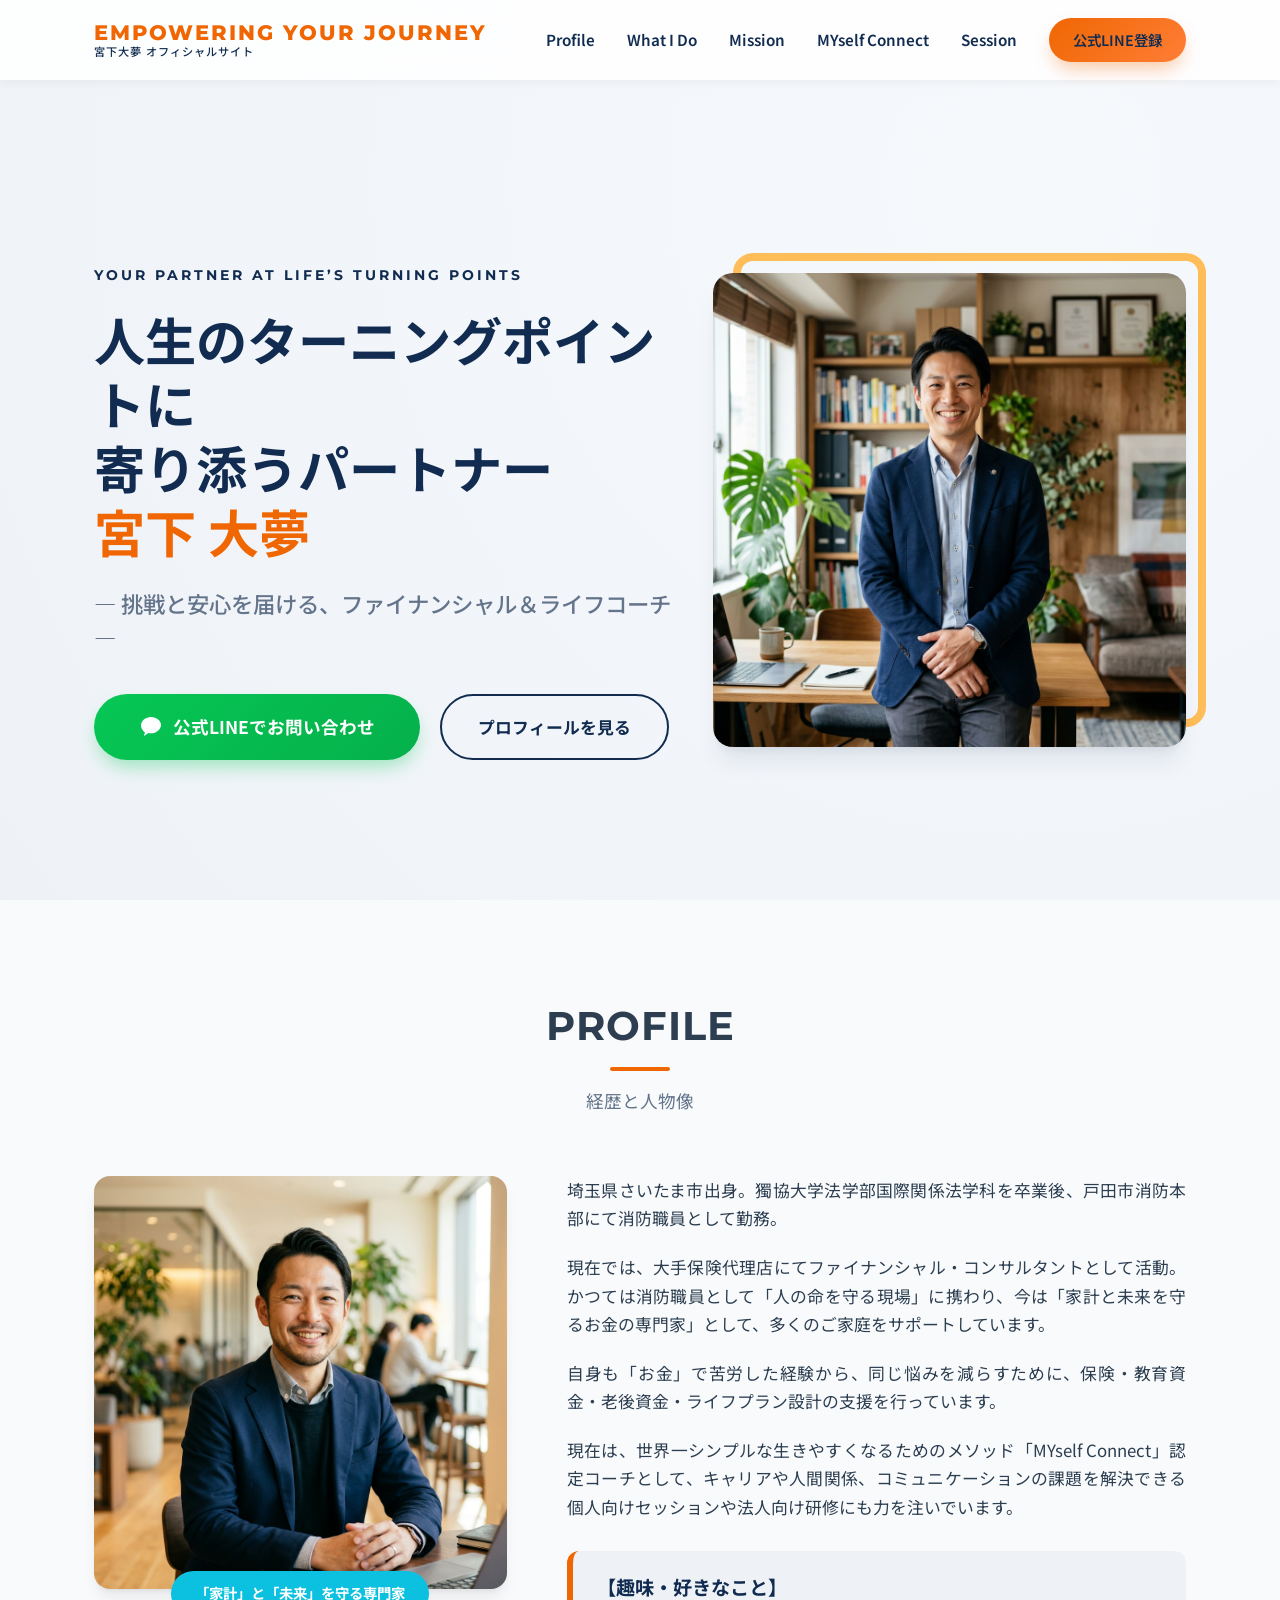
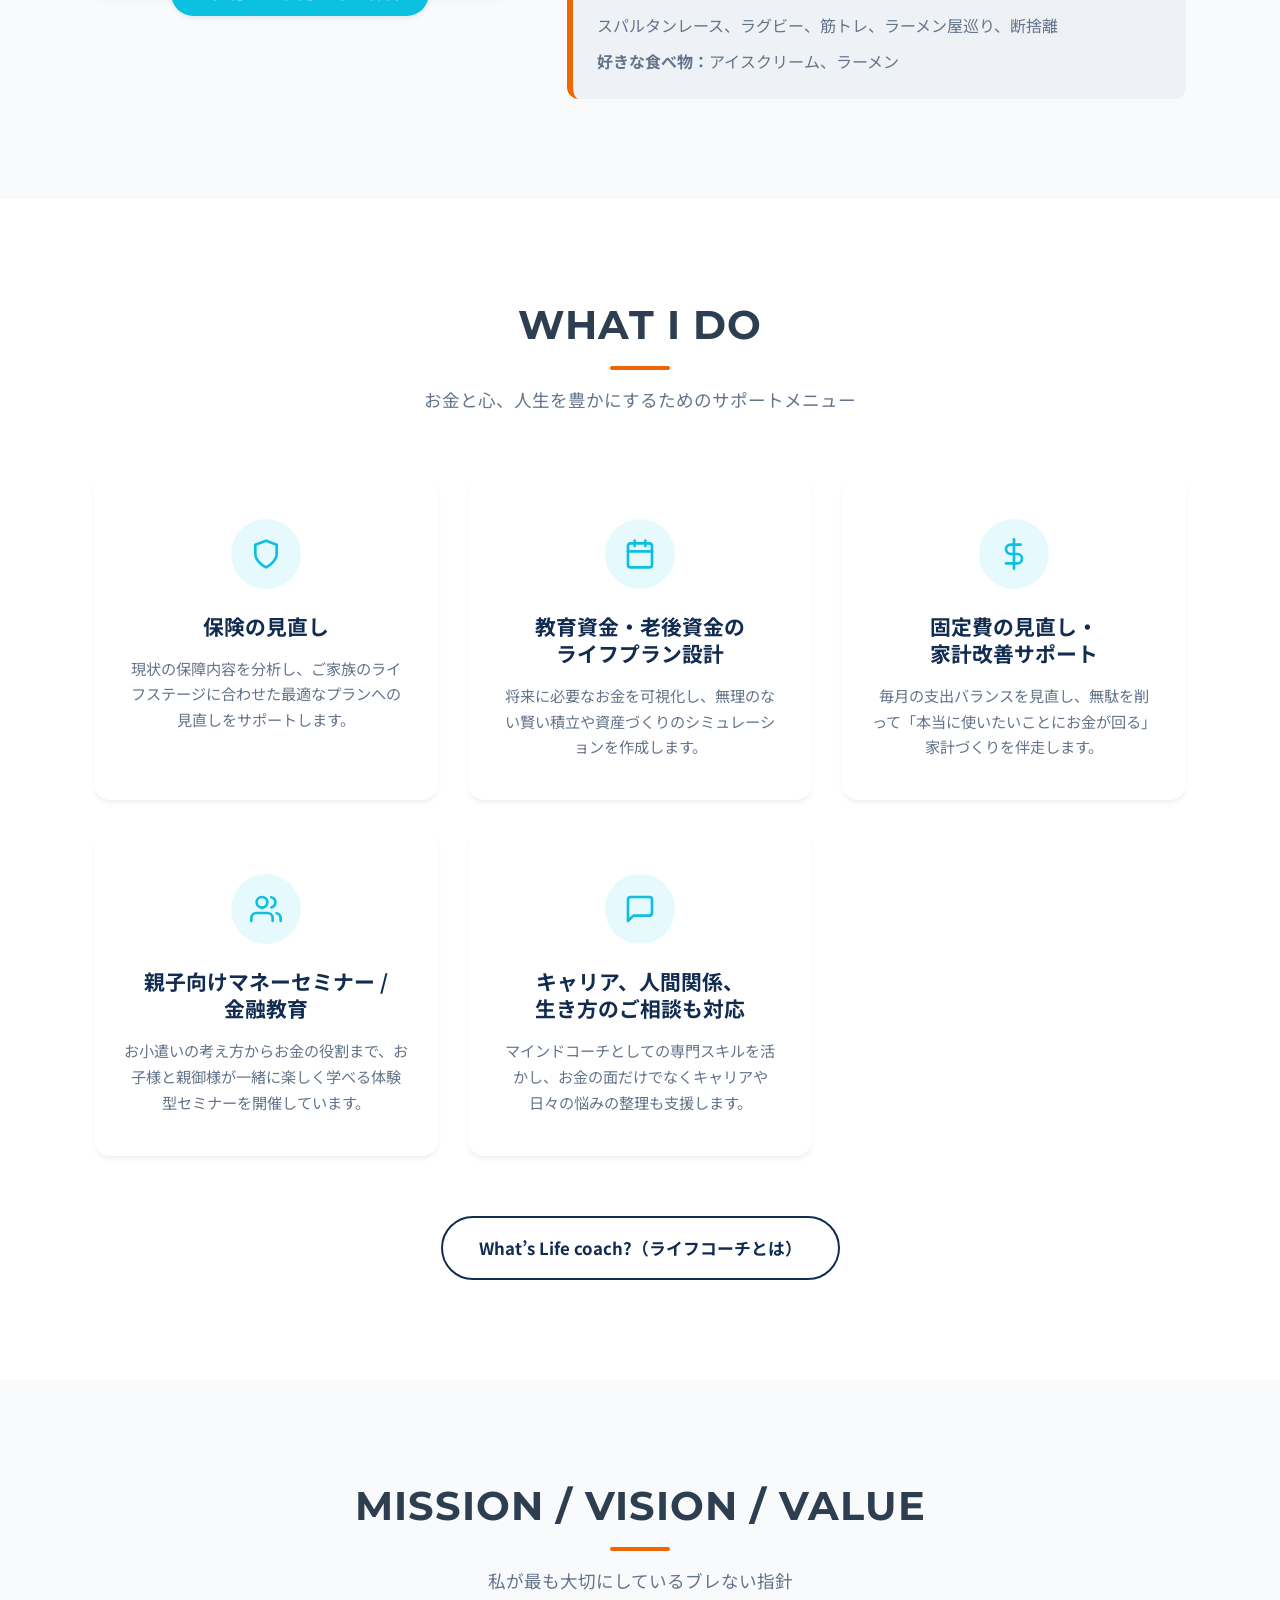
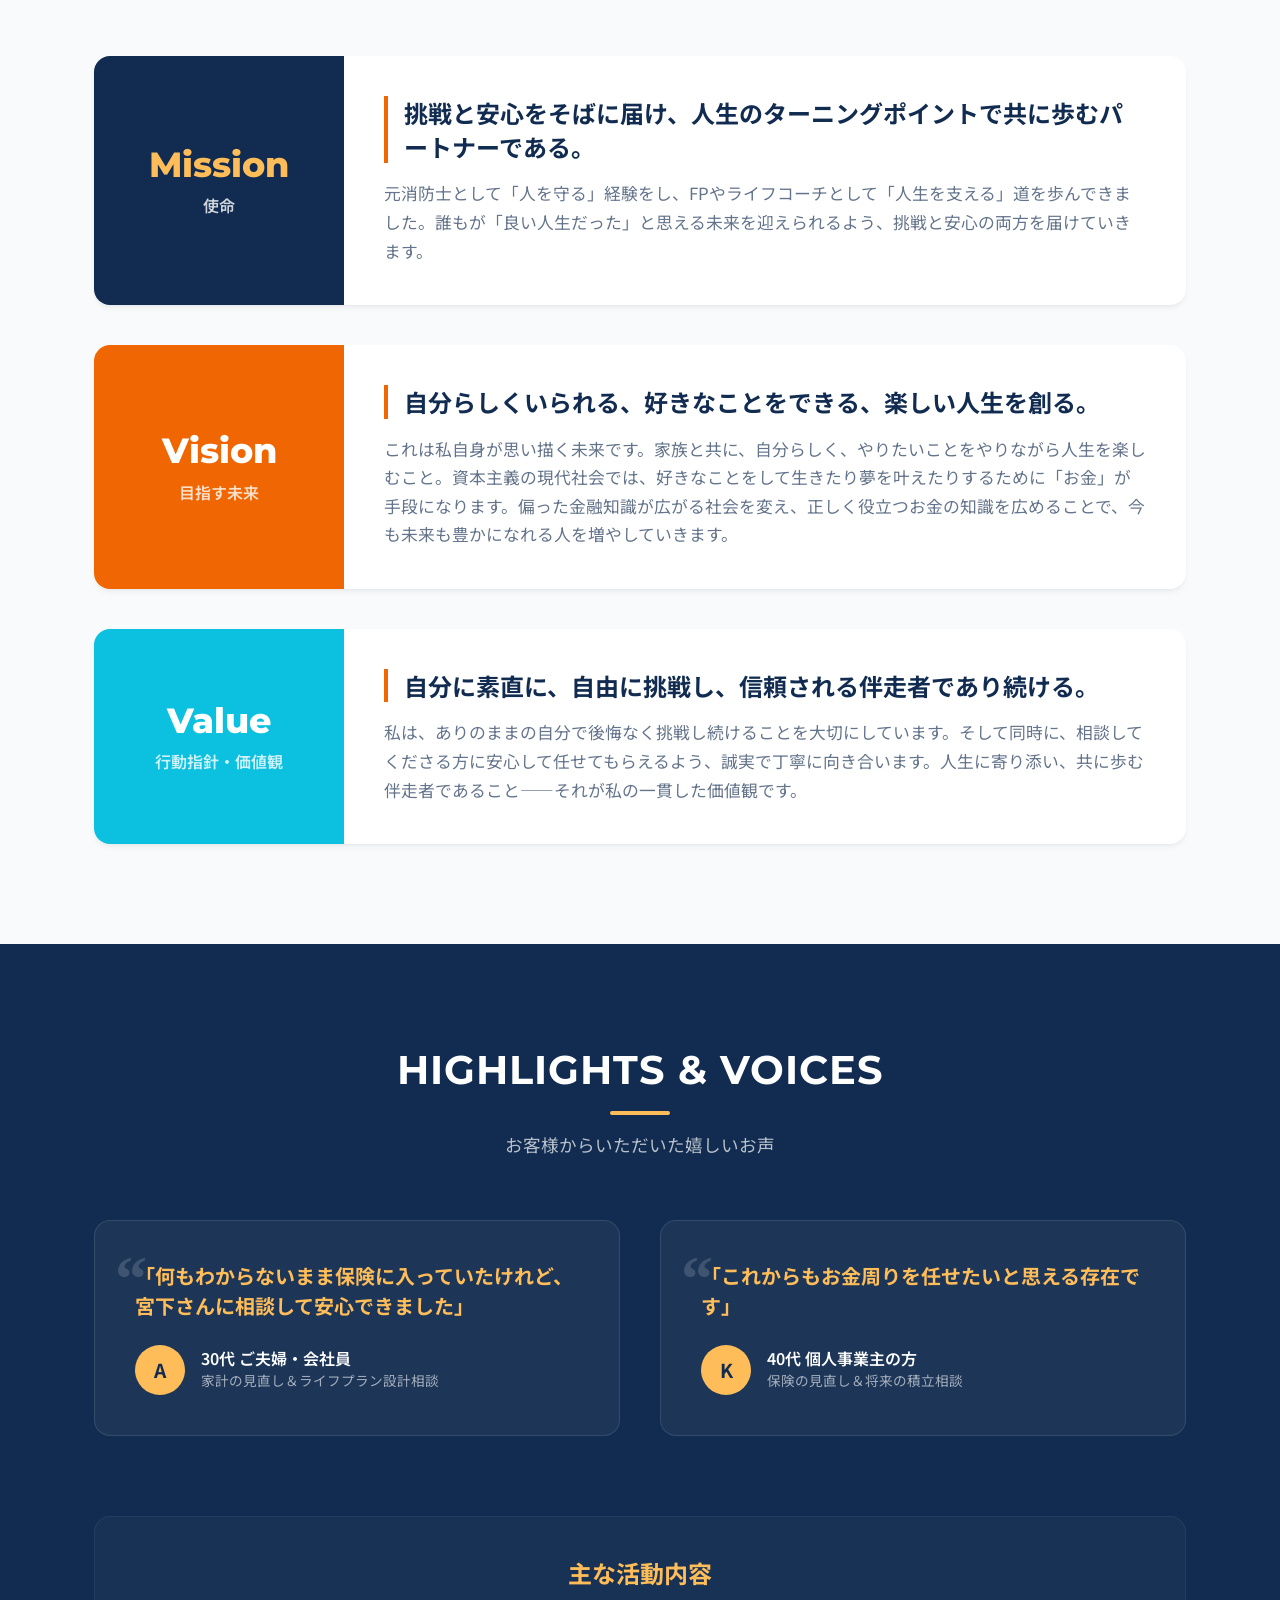
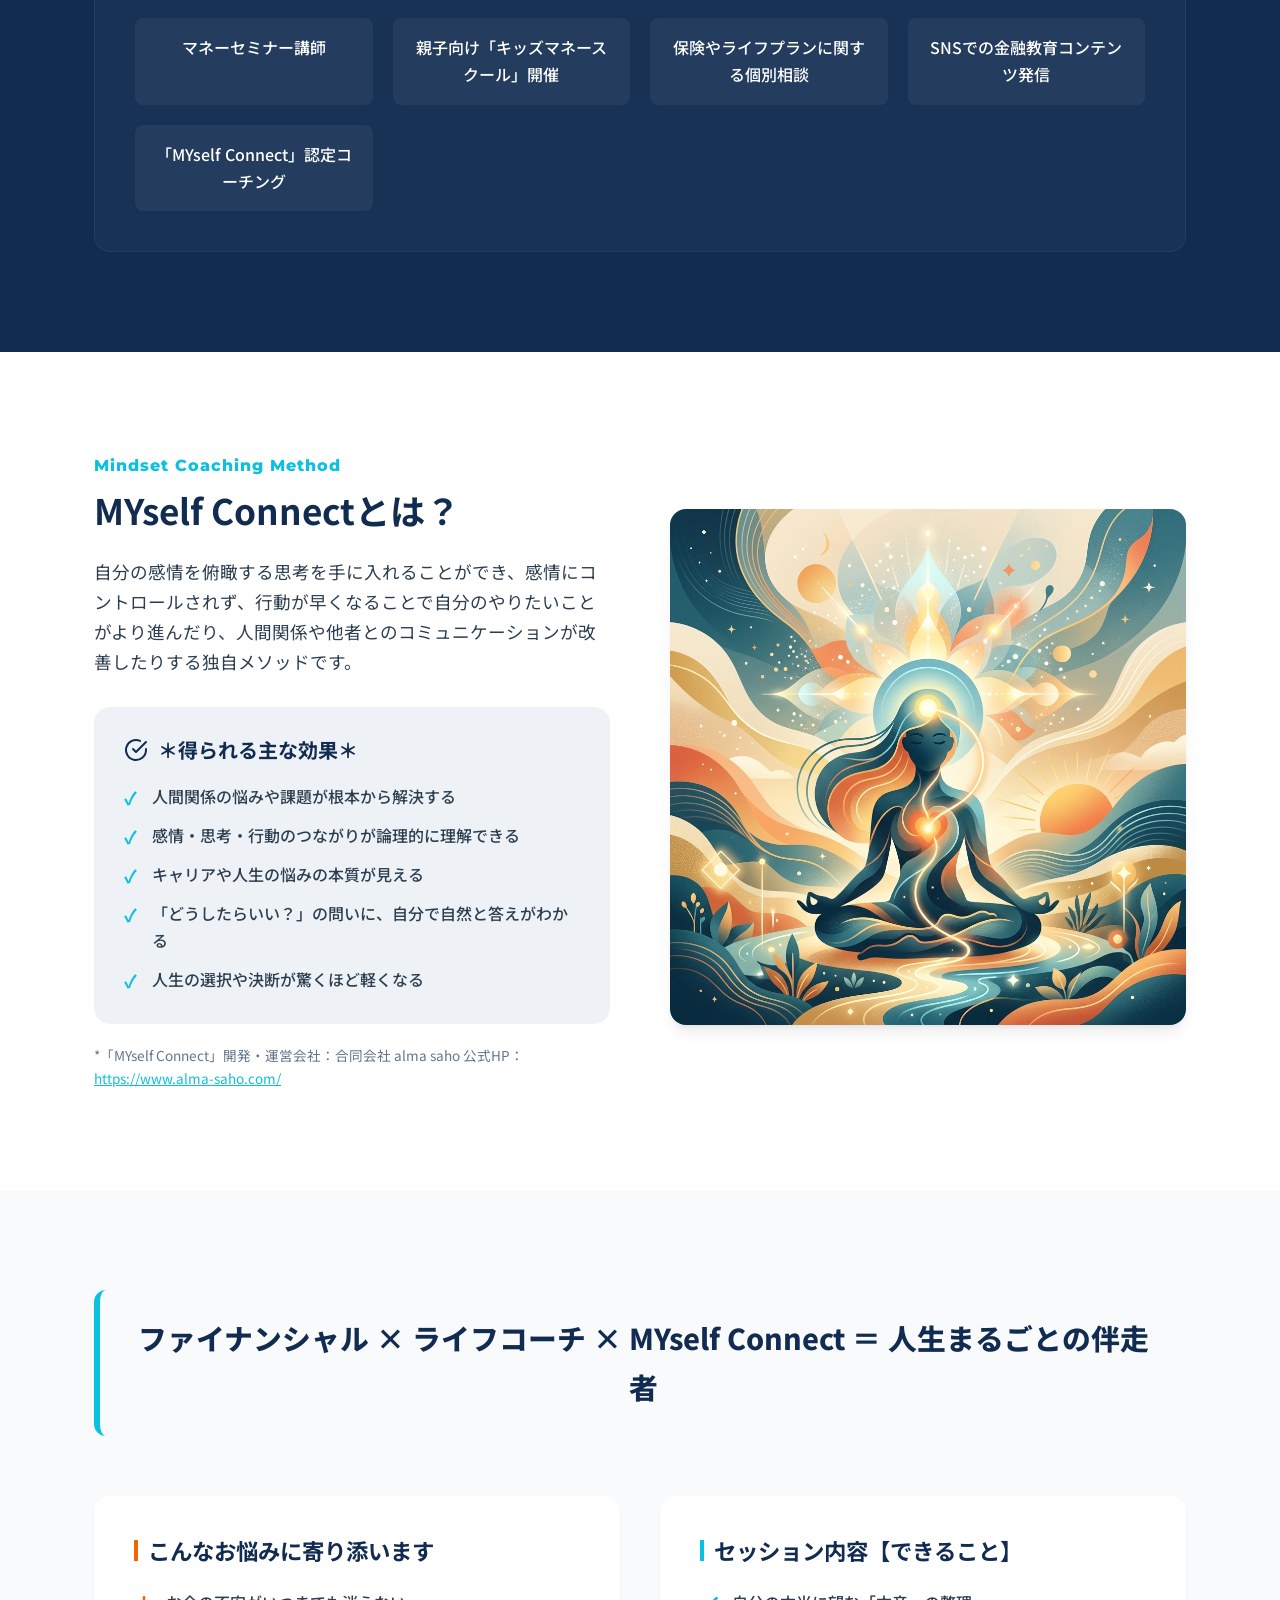
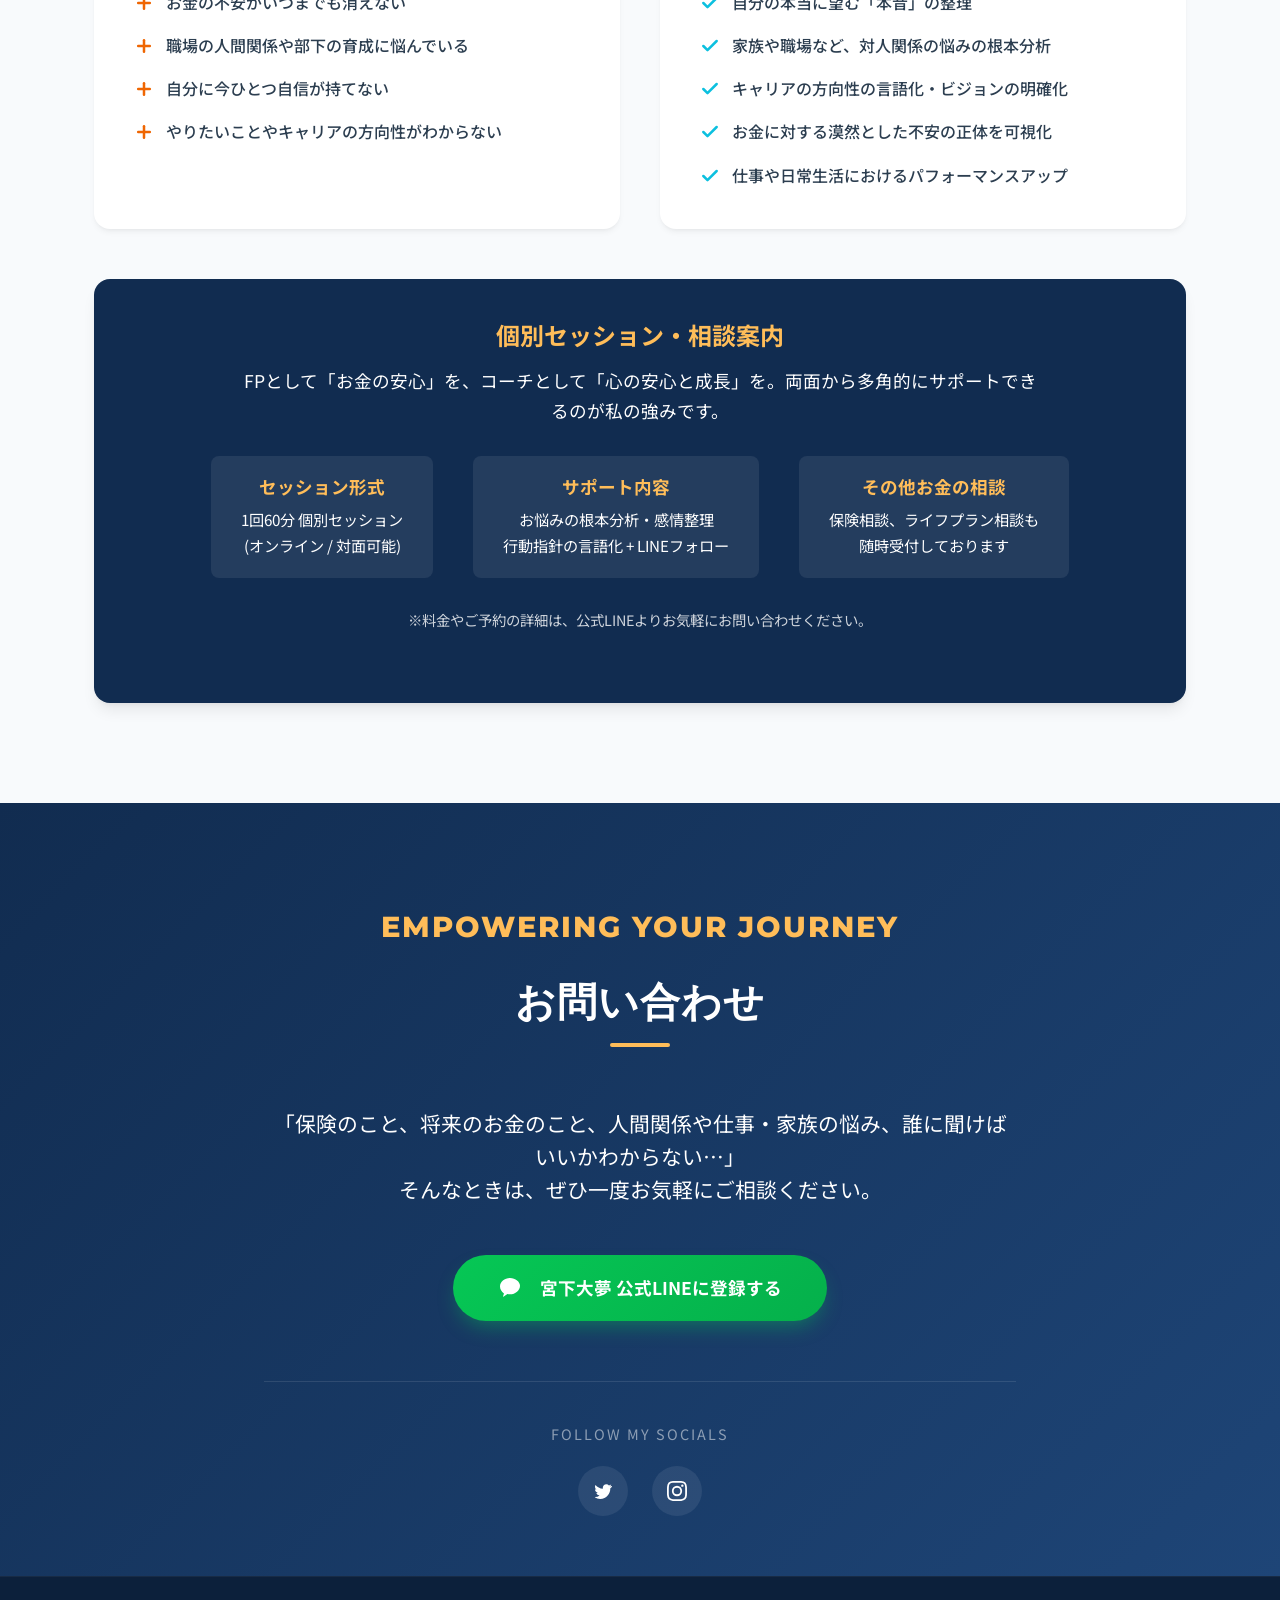
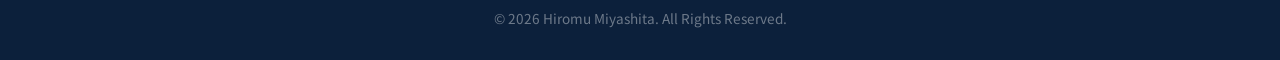
==== index.html @ bd94b793 "style: 好きな食べ物をいちごからアイスクリームに変更" ====
<!DOCTYPE html>
<html lang="ja">
<head>
  <meta charset="UTF-8">
  <meta name="viewport" content="width=device-width, initial-scale=1.0">
  <meta name="description" content="人生のターニングポイントに寄り添うパートナー。ファイナンシャル＆ライフコーチ宮下大夢のポートフォリオサイトです。保険の見直し、ライフプラン設計、キャリア・人間関係のご相談など人生まるごと伴走します。">
  <title>宮下大夢 (Hiromu Miyashita) | ファイナンシャル＆ライフコーチ</title>
  <link rel="stylesheet" href="style.css">
</head>
<body>

  <!-- --- HEADER --- -->
  <header>
    <div class="container header-container">
      <a href="#" class="logo">
        <span class="logo-main">EMPOWERING YOUR JOURNEY</span>
        <span class="logo-sub">宮下大夢 オフィシャルサイト</span>
      </a>
      <nav>
        <ul class="nav-links">
          <li><a href="#profile">Profile</a></li>
          <li><a href="#services">What I Do</a></li>
          <li><a href="#mvv">Mission</a></li>
          <li><a href="#myself">MYself Connect</a></li>
          <li><a href="#session">Session</a></li>
          <li><a href="https://lin.ee/aeJxuSj" target="_blank" class="btn btn-primary btn-header">公式LINE登録</a></li>
        </ul>
      </nav>
    </div>
  </header>

  <!-- --- HERO SECTION --- -->
  <section class="hero">
    <div class="container hero-grid">
      <div>
        <span class="hero-tag">Your Partner at Life’s Turning Points</span>
        <h1 class="hero-title">人生のターニングポイントに<br>寄り添うパートナー<br><span>宮下 大夢</span></h1>
        <p class="hero-subtitle">— 挑戦と安心を届ける、ファイナンシャル＆ライフコーチ —</p>
        <div class="hero-buttons">
          <a href="https://lin.ee/aeJxuSj" target="_blank" class="btn btn-line">
            <svg width="24" height="24" viewBox="0 0 24 24" fill="currentColor">
              <path d="M12 2C6.48 2 2 5.84 2 10.56c0 2.76 1.54 5.2 3.96 6.82-.16.54-.58 1.94-.66 2.24-.1.38-.46 1.5.18 1.02.6-.44 2.78-1.9 3.86-2.64.86.24 1.76.36 2.66.36 5.52 0 10-3.84 10-8.56C22 5.84 17.52 2 12 2z"/>
            </svg>
            公式LINEでお問い合わせ
          </a>
          <a href="#profile" class="btn btn-secondary">プロフィールを見る</a>
        </div>
      </div>
      <div class="hero-image-wrapper">
        <div class="hero-image-decor"></div>
        <img src="images/hero.png" alt="宮下大夢 - ファイナンシャル＆ライフコーチ" class="hero-image">
      </div>
    </div>
  </section>

  <!-- --- PROFILE SECTION --- -->
  <section id="profile" class="section section-bg-light">
    <div class="container">
      <h2 class="section-title">Profile</h2>
      <p class="section-subtitle">経歴と人物像</p>
      
      <div class="profile-grid">
        <div class="profile-image-container">
          <img src="images/profile.png" alt="宮下大夢のポートレート" class="profile-image">
          <div class="profile-badge">「家計」と「未来」を守る専門家</div>
        </div>
        <div class="profile-bio">
          <p>埼玉県さいたま市出身。獨協大学法学部国際関係法学科を卒業後、戸田市消防本部にて消防職員として勤務。</p>
          <p>現在では、大手保険代理店にてファイナンシャル・コンサルタントとして活動。かつては消防職員として「人の命を守る現場」に携わり、今は「家計と未来を守るお金の専門家」として、多くのご家庭をサポートしています。</p>
          <p>自身も「お金」で苦労した経験から、同じ悩みを減らすために、保険・教育資金・老後資金・ライフプラン設計の支援を行っています。</p>
          <p>現在は、世界一シンプルな生きやすくなるためのメソッド「MYself Connect」認定コーチとして、キャリアや人間関係、コミュニケーションの課題を解決できる個人向けセッションや法人向け研修にも力を注いでいます。</p>
          
          <div class="profile-hobbies">
            <h3>【趣味・好きなこと】</h3>
            <p>スパルタンレース、ラグビー、筋トレ、ラーメン屋巡り、断捨離</p>
            <p style="margin-top: 8px;"><strong>好きな食べ物：</strong>アイスクリーム、ラーメン</p>
          </div>
        </div>
      </div>
    </div>
  </section>

  <!-- --- SERVICES (WHAT I DO) SECTION --- -->
  <section id="services" class="section">
    <div class="container">
      <h2 class="section-title">What I do</h2>
      <p class="section-subtitle">お金と心、人生を豊かにするためのサポートメニュー</p>
      
      <div class="services-grid">
        <!-- Card 1 -->
        <div class="service-card">
          <div class="service-icon">
            <svg width="32" height="32" viewBox="0 0 24 24" fill="none" stroke="currentColor" stroke-width="2" stroke-linecap="round" stroke-linejoin="round">
              <path d="M12 22s8-4 8-10V5l-8-3-8 3v7c0 6 8 10 8 10z"/>
            </svg>
          </div>
          <h3 class="service-title">保険の見直し</h3>
          <p>現状の保障内容を分析し、ご家族のライフステージに合わせた最適なプランへの見直しをサポートします。</p>
        </div>
        <!-- Card 2 -->
        <div class="service-card">
          <div class="service-icon">
            <svg width="32" height="32" viewBox="0 0 24 24" fill="none" stroke="currentColor" stroke-width="2" stroke-linecap="round" stroke-linejoin="round">
              <rect x="3" y="4" width="18" height="18" rx="2" ry="2"/>
              <line x1="16" y1="2" x2="16" y2="6"/>
              <line x1="8" y1="2" x2="8" y2="6"/>
              <line x1="3" y1="10" x2="21" y2="10"/>
            </svg>
          </div>
          <h3 class="service-title">教育資金・老後資金の<br>ライフプラン設計</h3>
          <p>将来に必要なお金を可視化し、無理のない賢い積立や資産づくりのシミュレーションを作成します。</p>
        </div>
        <!-- Card 3 -->
        <div class="service-card">
          <div class="service-icon">
            <svg width="32" height="32" viewBox="0 0 24 24" fill="none" stroke="currentColor" stroke-width="2" stroke-linecap="round" stroke-linejoin="round">
              <line x1="12" y1="1" x2="12" y2="23"/>
              <path d="M17 5H9.5a3.5 3.5 0 0 0 0 7h5a3.5 3.5 0 0 1 0 7H6"/>
            </svg>
          </div>
          <h3 class="service-title">固定費の見直し・<br>家計改善サポート</h3>
          <p>毎月の支出バランスを見直し、無駄を削って「本当に使いたいことにお金が回る」家計づくりを伴走します。</p>
        </div>
        <!-- Card 4 -->
        <div class="service-card">
          <div class="service-icon">
            <svg width="32" height="32" viewBox="0 0 24 24" fill="none" stroke="currentColor" stroke-width="2" stroke-linecap="round" stroke-linejoin="round">
              <path d="M17 21v-2a4 4 0 0 0-4-4H5a4 4 0 0 0-4 4v2"/>
              <circle cx="9" cy="7" r="4"/>
              <path d="M23 21v-2a4 4 0 0 0-3-3.87"/>
              <path d="M16 3.13a4 4 0 0 1 0 7.75"/>
            </svg>
          </div>
          <h3 class="service-title">親子向けマネーセミナー /<br>金融教育</h3>
          <p>お小遣いの考え方からお金の役割まで、お子様と親御様が一緒に楽しく学べる体験型セミナーを開催しています。</p>
        </div>
        <!-- Card 5 -->
        <div class="service-card">
          <div class="service-icon">
            <svg width="32" height="32" viewBox="0 0 24 24" fill="none" stroke="currentColor" stroke-width="2" stroke-linecap="round" stroke-linejoin="round">
              <path d="M21 15a2 2 0 0 1-2 2H7l-4 4V5a2 2 0 0 1 2-2h14a2 2 0 0 1 2 2z"/>
            </svg>
          </div>
          <h3 class="service-title">キャリア、人間関係、<br>生き方のご相談も対応</h3>
          <p>マインドコーチとしての専門スキルを活かし、お金の面だけでなくキャリアや日々の悩みの整理も支援します。</p>
        </div>
      </div>

      <div class="services-cta">
        <a href="#myself" class="btn btn-secondary">What’s Life coach?（ライフコーチとは）</a>
      </div>
    </div>
  </section>

  <!-- --- MISSION / VISION / VALUE SECTION --- -->
  <section id="mvv" class="section section-bg-light">
    <div class="container">
      <h2 class="section-title">Mission / Vision / Value</h2>
      <p class="section-subtitle">私が最も大切にしているブレない指針</p>
      
      <div class="mvv-cards">
        <!-- Mission -->
        <div class="mvv-card">
          <div class="mvv-label">
            <h3>Mission</h3>
            <span>使命</span>
          </div>
          <div class="mvv-content">
            <div class="mvv-quote">挑戦と安心をそばに届け、人生のターニングポイントで共に歩むパートナーである。</div>
            <div class="mvv-description">
              元消防士として「人を守る」経験をし、FPやライフコーチとして「人生を支える」道を歩んできました。誰もが「良い人生だった」と思える未来を迎えられるよう、挑戦と安心の両方を届けていきます。
            </div>
          </div>
        </div>

        <!-- Vision -->
        <div class="mvv-card">
          <div class="mvv-label">
            <h3>Vision</h3>
            <span>目指す未来</span>
          </div>
          <div class="mvv-content">
            <div class="mvv-quote">自分らしくいられる、好きなことをできる、楽しい人生を創る。</div>
            <div class="mvv-description">
              これは私自身が思い描く未来です。家族と共に、自分らしく、やりたいことをやりながら人生を楽しむこと。資本主義の現代社会では、好きなことをして生きたり夢を叶えたりするために「お金」が手段になります。偏った金融知識が広がる社会を変え、正しく役立つお金の知識を広めることで、今も未来も豊かになれる人を増やしていきます。
            </div>
          </div>
        </div>

        <!-- Value -->
        <div class="mvv-card">
          <div class="mvv-label">
            <h3>Value</h3>
            <span>行動指針・価値観</span>
          </div>
          <div class="mvv-content">
            <div class="mvv-quote">自分に素直に、自由に挑戦し、信頼される伴走者であり続ける。</div>
            <div class="mvv-description">
              私は、ありのままの自分で後悔なく挑戦し続けることを大切にしています。そして同時に、相談してくださる方に安心して任せてもらえるよう、誠実で丁寧に向き合います。人生に寄り添い、共に歩む伴走者であること——それが私の一貫した価値観です。
            </div>
          </div>
        </div>
      </div>
    </div>
  </section>

  <!-- --- HIGHLIGHTS & CLIENT VOICES SECTION --- -->
  <section class="section section-bg-navy">
    <div class="container">
      <h2 class="section-title navy">Highlights & Voices</h2>
      <p class="section-subtitle">お客様からいただいた嬉しいお声</p>
      
      <div class="testimonials-grid">
        <!-- Voice 1 -->
        <div class="testimonial-card">
          <div class="testimonial-quote">「何もわからないまま保険に入っていたけれど、宮下さんに相談して安心できました」</div>
          <div class="testimonial-author">
            <div class="testimonial-avatar">A</div>
            <div class="testimonial-info">
              <h4>30代 ご夫婦・会社員</h4>
              <p>家計の見直し＆ライフプラン設計相談</p>
            </div>
          </div>
        </div>
        <!-- Voice 2 -->
        <div class="testimonial-card">
          <div class="testimonial-quote">「これからもお金周りを任せたいと思える存在です」</div>
          <div class="testimonial-author">
            <div class="testimonial-avatar">K</div>
            <div class="testimonial-info">
              <h4>40代 個人事業主の方</h4>
              <p>保険の見直し＆将来の積立相談</p>
            </div>
          </div>
        </div>
      </div>

      <!-- 活動例 -->
      <div class="activities-container">
        <h3 class="activities-title">主な活動内容</h3>
        <ul class="activities-list">
          <li>マネーセミナー講師</li>
          <li>親子向け「キッズマネースクール」開催</li>
          <li>保険やライフプランに関する個別相談</li>
          <li>SNSでの金融教育コンテンツ発信</li>
          <li>「MYself Connect」認定コーチング</li>
        </ul>
      </div>
    </div>
  </section>

  <!-- --- MYself CONNECT SECTION --- -->
  <section id="myself" class="section">
    <div class="container myself-grid">
      <div>
        <div class="myself-title-decor">Mindset Coaching Method</div>
        <h2 style="font-size: 2.2rem; color: var(--color-navy); margin-bottom: 24px;">MYself Connectとは？</h2>
        <p class="myself-desc">自分の感情を俯瞰する思考を手に入れることができ、感情にコントロールされず、行動が早くなることで自分のやりたいことがより進んだり、人間関係や他者とのコミュニケーションが改善したりする独自メソッドです。</p>
        
        <div class="myself-effects">
          <h3>
            <svg width="24" height="24" viewBox="0 0 24 24" fill="none" stroke="currentColor" stroke-width="2" stroke-linecap="round" stroke-linejoin="round">
              <path d="M22 11.08V12a10 10 0 1 1-5.93-9.14"/>
              <polyline points="22 4 12 14.01 9 11.01"/>
            </svg>
            ＊得られる主な効果＊
          </h3>
          <ul class="myself-effects-list">
            <li>人間関係の悩みや課題が根本から解決する</li>
            <li>感情・思考・行動のつながりが論理的に理解できる</li>
            <li>キャリアや人生の悩みの本質が見える</li>
            <li>「どうしたらいい？」の問いに、自分で自然と答えがわかる</li>
            <li>人生の選択や決断が驚くほど軽くなる</li>
          </ul>
        </div>
        
        <p class="myself-footer">
          *「MYself Connect」開発・運営会社：合同会社 alma saho 公式HP：<a href="https://www.alma-saho.com/" target="_blank" style="color: var(--color-teal); text-decoration: underline;">https://www.alma-saho.com/</a>
        </p>
      </div>
      <div>
        <img src="images/myself_connect.png" alt="MYself Connect Concept" class="myself-image">
      </div>
    </div>
  </section>

  <!-- --- MIYASHITA x MYself CONNECT COLLAB SECTION --- -->
  <section id="session" class="section section-bg-light">
    <div class="container">
      <div class="collab-concept">
        ファイナンシャル × ライフコーチ × MYself Connect ＝ 人生まるごとの伴走者
      </div>
      
      <div class="collab-grid">
        <!-- Box 1 -->
        <div class="collab-box">
          <h3>こんなお悩みに寄り添います</h3>
          <ul class="collab-list">
            <li>
              <svg width="20" height="20" viewBox="0 0 24 24" fill="none" stroke="var(--color-orange)" stroke-width="3" stroke-linecap="round" stroke-linejoin="round">
                <line x1="12" y1="5" x2="12" y2="19"/><line x1="5" y1="12" x2="19" y2="12"/>
              </svg>
              お金の不安がいつまでも消えない
            </li>
            <li>
              <svg width="20" height="20" viewBox="0 0 24 24" fill="none" stroke="var(--color-orange)" stroke-width="3" stroke-linecap="round" stroke-linejoin="round">
                <line x1="12" y1="5" x2="12" y2="19"/><line x1="5" y1="12" x2="19" y2="12"/>
              </svg>
              職場の人間関係や部下の育成に悩んでいる
            </li>
            <li>
              <svg width="20" height="20" viewBox="0 0 24 24" fill="none" stroke="var(--color-orange)" stroke-width="3" stroke-linecap="round" stroke-linejoin="round">
                <line x1="12" y1="5" x2="12" y2="19"/><line x1="5" y1="12" x2="19" y2="12"/>
              </svg>
              自分に今ひとつ自信が持てない
            </li>
            <li>
              <svg width="20" height="20" viewBox="0 0 24 24" fill="none" stroke="var(--color-orange)" stroke-width="3" stroke-linecap="round" stroke-linejoin="round">
                <line x1="12" y1="5" x2="12" y2="19"/><line x1="5" y1="12" x2="19" y2="12"/>
              </svg>
              やりたいことやキャリアの方向性がわからない
            </li>
          </ul>
        </div>

        <!-- Box 2 -->
        <div class="collab-box">
          <h3>セッション内容【できること】</h3>
          <ul class="collab-list">
            <li>
              <svg width="20" height="20" viewBox="0 0 24 24" fill="none" stroke="var(--color-teal)" stroke-width="3" stroke-linecap="round" stroke-linejoin="round">
                <polyline points="20 6 9 17 4 12"/>
              </svg>
              自分の本当に望む「本音」の整理
            </li>
            <li>
              <svg width="20" height="20" viewBox="0 0 24 24" fill="none" stroke="var(--color-teal)" stroke-width="3" stroke-linecap="round" stroke-linejoin="round">
                <polyline points="20 6 9 17 4 12"/>
              </svg>
              家族や職場など、対人関係の悩みの根本分析
            </li>
            <li>
              <svg width="20" height="20" viewBox="0 0 24 24" fill="none" stroke="var(--color-teal)" stroke-width="3" stroke-linecap="round" stroke-linejoin="round">
                <polyline points="20 6 9 17 4 12"/>
              </svg>
              キャリアの方向性の言語化・ビジョンの明確化
            </li>
            <li>
              <svg width="20" height="20" viewBox="0 0 24 24" fill="none" stroke="var(--color-teal)" stroke-width="3" stroke-linecap="round" stroke-linejoin="round">
                <polyline points="20 6 9 17 4 12"/>
              </svg>
              お金に対する漠然とした不安の正体を可視化
            </li>
            <li>
              <svg width="20" height="20" viewBox="0 0 24 24" fill="none" stroke="var(--color-teal)" stroke-width="3" stroke-linecap="round" stroke-linejoin="round">
                <polyline points="20 6 9 17 4 12"/>
              </svg>
              仕事や日常生活におけるパフォーマンスアップ
            </li>
          </ul>
        </div>
      </div>

      <!-- セッション詳細情報 -->
      <div class="session-info">
        <h3>個別セッション・相談案内</h3>
        <p>FPとして「お金の安心」を、コーチとして「心の安心と成長」を。両面から多角的にサポートできるのが私の強みです。</p>
        
        <div class="session-details">
          <div class="session-detail-item">
            <h4>セッション形式</h4>
            <p>1回60分 個別セッション<br>(オンライン / 対面可能)</p>
          </div>
          <div class="session-detail-item">
            <h4>サポート内容</h4>
            <p>お悩みの根本分析・感情整理<br>行動指針の言語化 + LINEフォロー</p>
          </div>
          <div class="session-detail-item">
            <h4>その他お金の相談</h4>
            <p>保険相談、ライフプラン相談も<br>随時受付しております</p>
          </div>
        </div>
        <p style="font-size: 0.9rem; margin-top: 30px; opacity: 0.8;">※料金やご予約の詳細は、公式LINEよりお気軽にお問い合わせください。</p>
      </div>
    </div>
  </section>

  <!-- --- CONTACT & FOOTER SECTION --- -->
  <section class="section contact-section">
    <div class="container contact-box">
      <div class="contact-logo">EMPOWERING YOUR JOURNEY</div>
      <h2 class="section-title navy">お問い合わせ</h2>
      <p class="contact-text">
        「保険のこと、将来のお金のこと、人間関係や仕事・家族の悩み、誰に聞けばいいかわからない…」<br>
        そんなときは、ぜひ一度お気軽にご相談ください。
      </p>
      
      <a href="https://lin.ee/aeJxuSj" target="_blank" class="btn btn-line">
        <svg width="24" height="24" viewBox="0 0 24 24" fill="currentColor" style="margin-right: 8px;">
          <path d="M12 2C6.48 2 2 5.84 2 10.56c0 2.76 1.54 5.2 3.96 6.82-.16.54-.58 1.94-.66 2.24-.1.38-.46 1.5.18 1.02.6-.44 2.78-1.9 3.86-2.64.86.24 1.76.36 2.66.36 5.52 0 10-3.84 10-8.56C22 5.84 17.52 2 12 2z"/>
        </svg>
        宮下大夢 公式LINEに登録する
      </a>

      <div class="contact-socials">
        <div class="social-title">Follow my socials</div>
        <div class="social-links">
          <a href="#" class="social-icon">
            <svg width="20" height="20" fill="currentColor" viewBox="0 0 24 24">
              <path d="M22.46 6c-.77.35-1.6.58-2.46.69.88-.53 1.56-1.37 1.88-2.38-.83.5-1.75.85-2.72 1.05C18.37 4.5 17.26 4 16 4c-2.35 0-4.27 1.92-4.27 4.29 0 .34.04.67.11.98C8.28 9.09 5.11 7.38 3 4.79c-.37.63-.58 1.37-.58 2.15 0 1.49.75 2.81 1.91 3.56-.71 0-1.37-.2-1.95-.54v.05c0 2.08 1.48 3.82 3.44 4.21a4.22 4.22 0 0 1-1.93.07a4.28 4.28 0 0 0 4 2.98a8.52 8.52 0 0 1-5.3 1.83A9 9 0 0 1 2 19.54a12.1 12.1 0 0 0 6.56 1.92c7.88 0 12.2-6.52 12.2-12.2v-.56c.83-.6 1.56-1.36 2.13-2.22z"/>
            </svg>
          </a>
          <a href="#" class="social-icon">
            <svg width="20" height="20" fill="currentColor" viewBox="0 0 24 24">
              <path d="M12 2.163c3.204 0 3.584.012 4.85.07 3.252.148 4.771 1.691 4.919 4.919.058 1.265.069 1.645.069 4.849 0 3.205-.012 3.584-.069 4.849-.149 3.225-1.664 4.771-4.919 4.919-1.266.058-1.644.07-4.85.07-3.204 0-3.584-.012-4.849-.07-3.26-.149-4.771-1.699-4.919-4.92-.058-1.265-.07-1.644-.07-4.849 0-3.204.013-3.583.07-4.849.149-3.227 1.664-4.771 4.919-4.919 1.266-.057 1.645-.069 4.849-.069zM12 0C8.741 0 8.333.014 7.053.072 2.695.272.273 2.69.073 7.051C.014 8.333 0 8.741 0 12c0 3.259.014 3.668.072 4.948.2 4.358 2.618 6.78 6.98 6.98C8.333 23.986 8.741 24 12 24c3.259 0 3.668-.014 4.948-.072 4.354-.2 6.782-2.618 6.979-6.98.059-1.28.073-1.689.073-4.948 0-3.259-.014-3.667-.072-4.947-.196-4.354-2.617-6.78-6.979-6.98C15.668.014 15.259 0 12 0zm0 5.838a6.162 6.162 0 1 0 0 12.324 6.162 6.162 0 0 0 0-12.324zM12 16a4 4 0 1 1 0-8 4 4 0 0 1 0 8zm6.406-11.845a1.44 1.44 0 1 0 0 2.881 1.44 1.44 0 0 0 0-2.881z"/>
            </svg>
          </a>
        </div>
      </div>
    </div>
  </section>

  <!-- --- FOOTER --- -->
  <footer>
    <div class="container">
      <p>&copy; 2026 Hiromu Miyashita. All Rights Reserved.</p>
    </div>
  </footer>

</body>
</html>
---- style.css ----
/* ==========================================
   Hiromu Miyashita Portfolio Site Stylesheet
   ========================================== */

/* --- Google Fonts --- */
@import url('https://fonts.googleapis.com/css2?family=Montserrat:wght@400;600;800&family=Noto+Sans+JP:wght@400;500;700;900&display=swap');

/* --- Custom Properties --- */
:root {
  --color-navy: #112c50;
  --color-orange: #ef6602;
  --color-gold: #ffbd59;
  --color-teal: #0cc0df;
  --color-text-dark: #2c3e50;
  --color-text-light: #64748b;
  --color-bg-white: #ffffff;
  --color-bg-light: #f8fafc;
  --color-bg-accent: #eef2f6;
  --color-blue-gray: #d7dfe9;
  
  --font-base: 'Noto Sans JP', sans-serif;
  --font-accent: 'Montserrat', sans-serif;
  
  --container-width: 1140px;
  --transition-smooth: all 0.3s cubic-bezier(0.4, 0, 0.2, 1);
  --shadow-subtle: 0 4px 6px -1px rgb(0 0 0 / 0.05), 0 2px 4px -2px rgb(0 0 0 / 0.05);
  --shadow-medium: 0 10px 15px -3px rgb(0 0 0 / 0.08), 0 4px 6px -4px rgb(0 0 0 / 0.08);
  --shadow-premium: 0 20px 25px -5px rgb(17 44 80 / 0.08), 0 8px 10px -6px rgb(17 44 80 / 0.08);
}

/* --- Base & Reset --- */
*, *::before, *::after {
  box-sizing: border-box;
  margin: 0;
  padding: 0;
}

html {
  scroll-behavior: smooth;
}

body {
  font-family: var(--font-base);
  color: var(--color-text-dark);
  background-color: var(--color-bg-white);
  line-height: 1.7;
  overflow-x: hidden;
  -webkit-font-smoothing: antialiased;
  -moz-osx-font-smoothing: grayscale;
}

/* --- Typography --- */
h1, h2, h3, h4, h5, h6 {
  font-weight: 700;
  line-height: 1.3;
}

a {
  color: inherit;
  text-decoration: none;
  transition: var(--transition-smooth);
}

/* --- Layout Components --- */
.container {
  width: 100%;
  max-width: var(--container-width);
  margin: 0 auto;
  padding: 0 24px;
}

.section {
  padding: 100px 0;
  position: relative;
}

.section-bg-light {
  background-color: var(--color-bg-light);
}

.section-bg-navy {
  background-color: var(--color-navy);
  color: var(--color-bg-white);
}

.section-title {
  font-size: 2.5rem;
  text-align: center;
  margin-bottom: 60px;
  position: relative;
  font-family: var(--font-accent);
  text-transform: uppercase;
  letter-spacing: 1px;
}

.section-title::after {
  content: '';
  display: block;
  width: 60px;
  height: 4px;
  background-color: var(--color-orange);
  margin: 15px auto 0;
  border-radius: 2px;
}

.section-title.navy::after {
  background-color: var(--color-gold);
}

.section-subtitle {
  text-align: center;
  font-size: 1.1rem;
  color: var(--color-text-light);
  margin-top: -45px;
  margin-bottom: 60px;
}

.section-bg-navy .section-subtitle {
  color: rgba(255, 255, 255, 0.7);
}

/* --- Buttons & UI Elements --- */
.btn {
  display: inline-flex;
  align-items: center;
  justify-content: center;
  padding: 16px 36px;
  font-weight: 700;
  border-radius: 50px;
  transition: var(--transition-smooth);
  cursor: pointer;
  border: none;
  font-size: 1.05rem;
  gap: 10px;
}

.btn-primary {
  background: linear-gradient(135deg, var(--color-orange), #ff7e36);
  color: var(--color-bg-white);
  box-shadow: 0 10px 20px -5px rgba(239, 102, 2, 0.4);
}

.btn-primary:hover {
  transform: translateY(-3px);
  box-shadow: 0 15px 25px -5px rgba(239, 102, 2, 0.6);
}

.btn-line {
  background: linear-gradient(135deg, #06c755, #05b04b);
  color: var(--color-bg-white);
  box-shadow: 0 10px 20px -5px rgba(6, 199, 85, 0.4);
  font-size: 1.1rem;
  padding: 18px 45px;
}

.btn-line:hover {
  transform: translateY(-3px);
  box-shadow: 0 15px 25px -5px rgba(6, 199, 85, 0.6);
}

.btn-secondary {
  background-color: transparent;
  color: var(--color-navy);
  border: 2px solid var(--color-navy);
}

.btn-secondary:hover {
  background-color: var(--color-navy);
  color: var(--color-bg-white);
}

.section-bg-navy .btn-secondary {
  color: var(--color-bg-white);
  border-color: var(--color-bg-white);
}

.section-bg-navy .btn-secondary:hover {
  background-color: var(--color-bg-white);
  color: var(--color-navy);
}

/* --- Header Section --- */
header {
  position: fixed;
  top: 0;
  left: 0;
  right: 0;
  z-index: 1000;
  background-color: rgba(255, 255, 255, 0.85);
  backdrop-filter: blur(12px);
  -webkit-backdrop-filter: blur(12px);
  box-shadow: 0 2px 10px rgba(0, 0, 0, 0.05);
  transition: var(--transition-smooth);
}

.header-container {
  display: flex;
  align-items: center;
  justify-content: space-between;
  height: 80px;
}

.logo {
  display: flex;
  flex-direction: column;
  line-height: 1.1;
}

.logo-main {
  font-family: var(--font-accent);
  font-weight: 800;
  font-size: 1.3rem;
  letter-spacing: 2px;
  color: var(--color-orange);
}

.logo-sub {
  font-size: 0.7rem;
  font-weight: 500;
  color: var(--color-navy);
  letter-spacing: 1px;
}

.nav-links {
  display: flex;
  list-style: none;
  gap: 32px;
  align-items: center;
}

.nav-links a {
  font-size: 0.95rem;
  font-weight: 600;
  color: var(--color-navy);
}

.nav-links a:hover {
  color: var(--color-orange);
}

.nav-links .btn-header {
  padding: 10px 24px;
  font-size: 0.9rem;
}

/* --- Hero Section --- */
.hero {
  min-height: 100vh;
  display: flex;
  align-items: center;
  padding-top: 120px;
  background: radial-gradient(circle at 80% 20%, #f6f9fc 0%, #eef2f7 100%);
  position: relative;
}

.hero-grid {
  display: grid;
  grid-template-columns: 1.1fr 0.9fr;
  gap: 40px;
  align-items: center;
}

.hero-tag {
  display: inline-block;
  font-family: var(--font-accent);
  font-weight: 700;
  font-size: 0.9rem;
  letter-spacing: 3px;
  color: var(--color-navy);
  margin-bottom: 20px;
  text-transform: uppercase;
}

.hero-title {
  font-size: 3.2rem;
  color: var(--color-navy);
  margin-bottom: 24px;
  line-height: 1.25;
}

.hero-title span {
  color: var(--color-orange);
}

.hero-subtitle {
  font-size: 1.4rem;
  font-weight: 500;
  color: var(--color-text-light);
  margin-bottom: 40px;
  line-height: 1.5;
}

.hero-buttons {
  display: flex;
  gap: 20px;
}

.hero-image-wrapper {
  position: relative;
}

.hero-image-decor {
  position: absolute;
  top: -20px;
  right: -20px;
  width: 100%;
  height: 100%;
  border: 8px solid var(--color-gold);
  border-radius: 20px;
  z-index: 1;
  pointer-events: none;
}

.hero-image {
  width: 100%;
  border-radius: 20px;
  box-shadow: var(--shadow-premium);
  position: relative;
  z-index: 2;
  display: block;
}

/* --- Profile Section --- */
.profile-grid {
  display: grid;
  grid-template-columns: 0.8fr 1.2fr;
  gap: 60px;
  align-items: flex-start;
}

.profile-image-container {
  position: relative;
}

.profile-image {
  width: 100%;
  border-radius: 16px;
  box-shadow: var(--shadow-medium);
}

.profile-badge {
  position: absolute;
  bottom: -20px;
  left: 50%;
  transform: translateX(-50%);
  background-color: var(--color-teal);
  color: var(--color-bg-white);
  padding: 10px 24px;
  border-radius: 30px;
  font-weight: 700;
  font-size: 0.9rem;
  box-shadow: var(--shadow-subtle);
  white-space: nowrap;
}

.profile-bio {
  font-size: 1.05rem;
  color: var(--color-text-dark);
}

.profile-bio p {
  margin-bottom: 20px;
  text-align: justify;
}

.profile-hobbies {
  background-color: var(--color-bg-accent);
  padding: 24px;
  border-radius: 12px;
  margin-top: 30px;
  border-left: 6px solid var(--color-orange);
}

.profile-hobbies h3 {
  font-size: 1.2rem;
  color: var(--color-navy);
  margin-bottom: 12px;
}

.profile-hobbies p {
  margin-bottom: 0;
  font-size: 1rem;
  color: var(--color-text-light);
}

/* --- What I do Section --- */
.services-grid {
  display: grid;
  grid-template-columns: repeat(auto-fit, minmax(300px, 1fr));
  gap: 30px;
}

.service-card {
  background-color: var(--color-bg-white);
  padding: 40px 30px;
  border-radius: 16px;
  box-shadow: var(--shadow-subtle);
  transition: var(--transition-smooth);
  text-align: center;
  position: relative;
  overflow: hidden;
  border-top: 4px solid transparent;
}

.service-card:hover {
  transform: translateY(-8px);
  box-shadow: var(--shadow-premium);
  border-top-color: var(--color-teal);
}

.service-icon {
  width: 70px;
  height: 70px;
  margin: 0 auto 24px;
  background-color: rgba(12, 192, 223, 0.1);
  color: var(--color-teal);
  border-radius: 50%;
  display: flex;
  align-items: center;
  justify-content: center;
  transition: var(--transition-smooth);
}

.service-card:hover .service-icon {
  background-color: var(--color-teal);
  color: var(--color-bg-white);
  transform: rotateY(180deg);
}

.service-title {
  font-size: 1.3rem;
  color: var(--color-navy);
  margin-bottom: 16px;
}

.service-card p {
  font-size: 0.95rem;
  color: var(--color-text-light);
}

.services-cta {
  text-align: center;
  margin-top: 60px;
}

/* --- Mission / Vision / Value Section --- */
.mvv-cards {
  display: flex;
  flex-direction: column;
  gap: 40px;
}

.mvv-card {
  display: grid;
  grid-template-columns: 250px 1fr;
  background-color: var(--color-bg-white);
  border-radius: 16px;
  box-shadow: var(--shadow-subtle);
  overflow: hidden;
  transition: var(--transition-smooth);
}

.mvv-card:hover {
  transform: scale(1.01);
  box-shadow: var(--shadow-medium);
}

.mvv-label {
  background-color: var(--color-navy);
  color: var(--color-bg-white);
  display: flex;
  flex-direction: column;
  align-items: center;
  justify-content: center;
  padding: 30px;
  text-align: center;
}

.mvv-label h3 {
  font-family: var(--font-accent);
  font-size: 2.2rem;
  font-weight: 800;
  color: var(--color-gold);
}

.mvv-label span {
  font-size: 1rem;
  font-weight: 600;
  margin-top: 5px;
  opacity: 0.8;
}

.mvv-content {
  padding: 40px;
  display: flex;
  flex-direction: column;
  justify-content: center;
}

.mvv-quote {
  font-size: 1.5rem;
  font-weight: 700;
  color: var(--color-navy);
  margin-bottom: 16px;
  line-height: 1.4;
  border-left: 4px solid var(--color-orange);
  padding-left: 16px;
}

.mvv-description {
  font-size: 1.05rem;
  color: var(--color-text-light);
}

/* Color variations for MVV */
.mvv-card:nth-child(2) .mvv-label {
  background-color: var(--color-orange);
}
.mvv-card:nth-child(2) .mvv-label h3 {
  color: var(--color-bg-white);
}

.mvv-card:nth-child(3) .mvv-label {
  background-color: var(--color-teal);
}
.mvv-card:nth-child(3) .mvv-label h3 {
  color: var(--color-bg-white);
}

/* --- Testimonials Section --- */
.testimonials-grid {
  display: grid;
  grid-template-columns: 1fr 1fr;
  gap: 40px;
}

.testimonial-card {
  background-color: rgba(255, 255, 255, 0.05);
  border: 1px solid rgba(255, 255, 255, 0.1);
  border-radius: 16px;
  padding: 40px;
  position: relative;
  display: flex;
  flex-direction: column;
  justify-content: space-between;
}

.testimonial-quote {
  font-size: 1.25rem;
  font-weight: 700;
  line-height: 1.5;
  margin-bottom: 24px;
  color: var(--color-gold);
}

.testimonial-quote::before {
  content: "“";
  font-size: 4rem;
  font-family: serif;
  position: absolute;
  top: 10px;
  left: 20px;
  opacity: 0.15;
  color: var(--color-bg-white);
}

.testimonial-author {
  display: flex;
  align-items: center;
  gap: 16px;
}

.testimonial-avatar {
  width: 50px;
  height: 50px;
  border-radius: 50%;
  background-color: var(--color-gold);
  display: flex;
  align-items: center;
  justify-content: center;
  color: var(--color-navy);
  font-weight: 700;
  font-size: 1.2rem;
}

.testimonial-info h4 {
  font-size: 1rem;
  font-weight: 600;
}

.testimonial-info p {
  font-size: 0.85rem;
  color: rgba(255, 255, 255, 0.6);
}

.activities-container {
  margin-top: 80px;
  background-color: rgba(255, 255, 255, 0.03);
  border-radius: 16px;
  padding: 40px;
  border: 1px solid rgba(255, 255, 255, 0.05);
}

.activities-title {
  font-size: 1.5rem;
  text-align: center;
  color: var(--color-gold);
  margin-bottom: 30px;
}

.activities-list {
  display: grid;
  grid-template-columns: repeat(auto-fit, minmax(220px, 1fr));
  gap: 20px;
  list-style: none;
}

.activities-list li {
  background-color: rgba(255, 255, 255, 0.05);
  padding: 16px 20px;
  border-radius: 8px;
  font-weight: 500;
  text-align: center;
  transition: var(--transition-smooth);
}

.activities-list li:hover {
  background-color: var(--color-orange);
  transform: translateY(-3px);
}

/* --- MYself Connect Section --- */
.myself-grid {
  display: grid;
  grid-template-columns: 1fr 1fr;
  gap: 60px;
  align-items: center;
}

.myself-image {
  width: 100%;
  border-radius: 16px;
  box-shadow: var(--shadow-medium);
}

.myself-title-decor {
  color: var(--color-teal);
  font-family: var(--font-accent);
  font-weight: 800;
  letter-spacing: 1px;
  margin-bottom: 8px;
  font-size: 1rem;
}

.myself-desc {
  font-size: 1.1rem;
  color: var(--color-text-dark);
  margin-bottom: 30px;
}

.myself-effects {
  background-color: var(--color-bg-accent);
  padding: 30px;
  border-radius: 16px;
}

.myself-effects h3 {
  font-size: 1.25rem;
  color: var(--color-navy);
  margin-bottom: 20px;
  display: flex;
  align-items: center;
  gap: 10px;
}

.myself-effects-list {
  list-style: none;
  display: grid;
  gap: 12px;
}

.myself-effects-list li {
  position: relative;
  padding-left: 28px;
  font-weight: 500;
}

.myself-effects-list li::before {
  content: "✓";
  position: absolute;
  left: 0;
  color: var(--color-teal);
  font-weight: 800;
  font-size: 1.1rem;
}

.myself-footer {
  margin-top: 20px;
  font-size: 0.85rem;
  color: var(--color-text-light);
}

/* --- Miyashita x MYself Connect --- */
.collab-concept {
  text-align: center;
  font-size: 1.8rem;
  font-weight: 800;
  color: var(--color-navy);
  margin-bottom: 60px;
  padding: 24px;
  background-color: var(--color-bg-light);
  border-radius: 12px;
  border-left: 6px solid var(--color-teal);
}

.collab-grid {
  display: grid;
  grid-template-columns: 1fr 1fr;
  gap: 40px;
}

.collab-box {
  background-color: var(--color-bg-white);
  padding: 40px;
  border-radius: 16px;
  box-shadow: var(--shadow-subtle);
}

.collab-box h3 {
  font-size: 1.4rem;
  color: var(--color-navy);
  margin-bottom: 24px;
  position: relative;
  padding-left: 14px;
}

.collab-box h3::before {
  content: "";
  position: absolute;
  left: 0;
  top: 4px;
  bottom: 4px;
  width: 4px;
  background-color: var(--color-orange);
}

.collab-box:nth-child(2) h3::before {
  background-color: var(--color-teal);
}

.collab-list {
  list-style: none;
  display: grid;
  gap: 16px;
}

.collab-list li {
  font-weight: 500;
  display: flex;
  align-items: flex-start;
  gap: 12px;
}

.collab-list li svg {
  flex-shrink: 0;
  margin-top: 4px;
}

.session-info {
  margin-top: 50px;
  background-color: var(--color-navy);
  color: var(--color-bg-white);
  padding: 40px;
  border-radius: 16px;
  text-align: center;
  box-shadow: var(--shadow-medium);
}

.session-info h3 {
  font-size: 1.5rem;
  margin-bottom: 16px;
  color: var(--color-gold);
}

.session-info p {
  font-size: 1.1rem;
  max-width: 800px;
  margin: 0 auto 30px;
}

.session-details {
  display: flex;
  justify-content: center;
  gap: 40px;
  flex-wrap: wrap;
}

.session-detail-item {
  background-color: rgba(255, 255, 255, 0.08);
  padding: 20px 30px;
  border-radius: 8px;
  min-width: 200px;
}

.session-detail-item h4 {
  font-size: 1.1rem;
  color: var(--color-gold);
  margin-bottom: 8px;
}

.session-detail-item p {
  font-size: 0.95rem;
  margin-bottom: 0;
}

/* --- Contact & Footer --- */
.contact-section {
  text-align: center;
  background: linear-gradient(135deg, var(--color-navy) 0%, #1e4577 100%);
  color: var(--color-bg-white);
  padding: 100px 0 60px;
}

.contact-box {
  max-width: 800px;
  margin: 0 auto;
}

.contact-logo {
  font-family: var(--font-accent);
  font-size: 1.8rem;
  font-weight: 800;
  color: var(--color-gold);
  letter-spacing: 2px;
  margin-bottom: 24px;
}

.contact-text {
  font-size: 1.3rem;
  line-height: 1.6;
  margin-bottom: 48px;
}

.contact-socials {
  margin-top: 60px;
  border-top: 1px solid rgba(255, 255, 255, 0.1);
  padding-top: 40px;
}

.social-title {
  font-size: 0.9rem;
  text-transform: uppercase;
  letter-spacing: 2px;
  margin-bottom: 20px;
  color: rgba(255, 255, 255, 0.5);
}

.social-links {
  display: flex;
  justify-content: center;
  gap: 24px;
}

.social-icon {
  width: 50px;
  height: 50px;
  border-radius: 50%;
  background-color: rgba(255, 255, 255, 0.08);
  display: flex;
  align-items: center;
  justify-content: center;
  font-size: 1.2rem;
  transition: var(--transition-smooth);
}

.social-icon:hover {
  background-color: var(--color-orange);
  transform: translateY(-5px);
}

footer {
  background-color: #0c203b;
  color: rgba(255, 255, 255, 0.4);
  padding: 30px 0;
  text-align: center;
  font-size: 0.85rem;
  border-top: 1px solid rgba(255, 255, 255, 0.05);
}

/* --- Responsive Adaptations --- */
@media (max-width: 992px) {
  .hero-grid {
    grid-template-columns: 1fr;
    text-align: center;
    gap: 50px;
  }
  
  .hero-image-wrapper {
    max-width: 500px;
    margin: 0 auto;
  }
  
  .hero-buttons {
    justify-content: center;
  }
  
  .profile-grid {
    grid-template-columns: 1fr;
    gap: 40px;
  }
  
  .profile-image-container {
    max-width: 400px;
    margin: 0 auto;
  }
  
  .mvv-card {
    grid-template-columns: 1fr;
  }
  
  .mvv-label {
    padding: 40px;
  }
  
  .testimonials-grid {
    grid-template-columns: 1fr;
  }
  
  .myself-grid {
    grid-template-columns: 1fr;
    gap: 40px;
  }
  
  .collab-grid {
    grid-template-columns: 1fr;
  }
}

@media (max-width: 768px) {
  .section {
    padding: 70px 0;
  }
  
  .hero-title {
    font-size: 2.3rem;
  }
  
  .hero-subtitle {
    font-size: 1.15rem;
  }
  
  .hero-buttons {
    flex-direction: column;
    align-items: stretch;
    width: 100%;
    max-width: 320px;
    margin: 0 auto;
  }
  
  .nav-links {
    display: none; /* In a real app, a hamburger menu would be added here */
  }
  
  .section-title {
    font-size: 2rem;
    margin-bottom: 40px;
  }
  
  .contact-text {
    font-size: 1.1rem;
  }
  
  .session-details {
    flex-direction: column;
    align-items: stretch;
  }
}
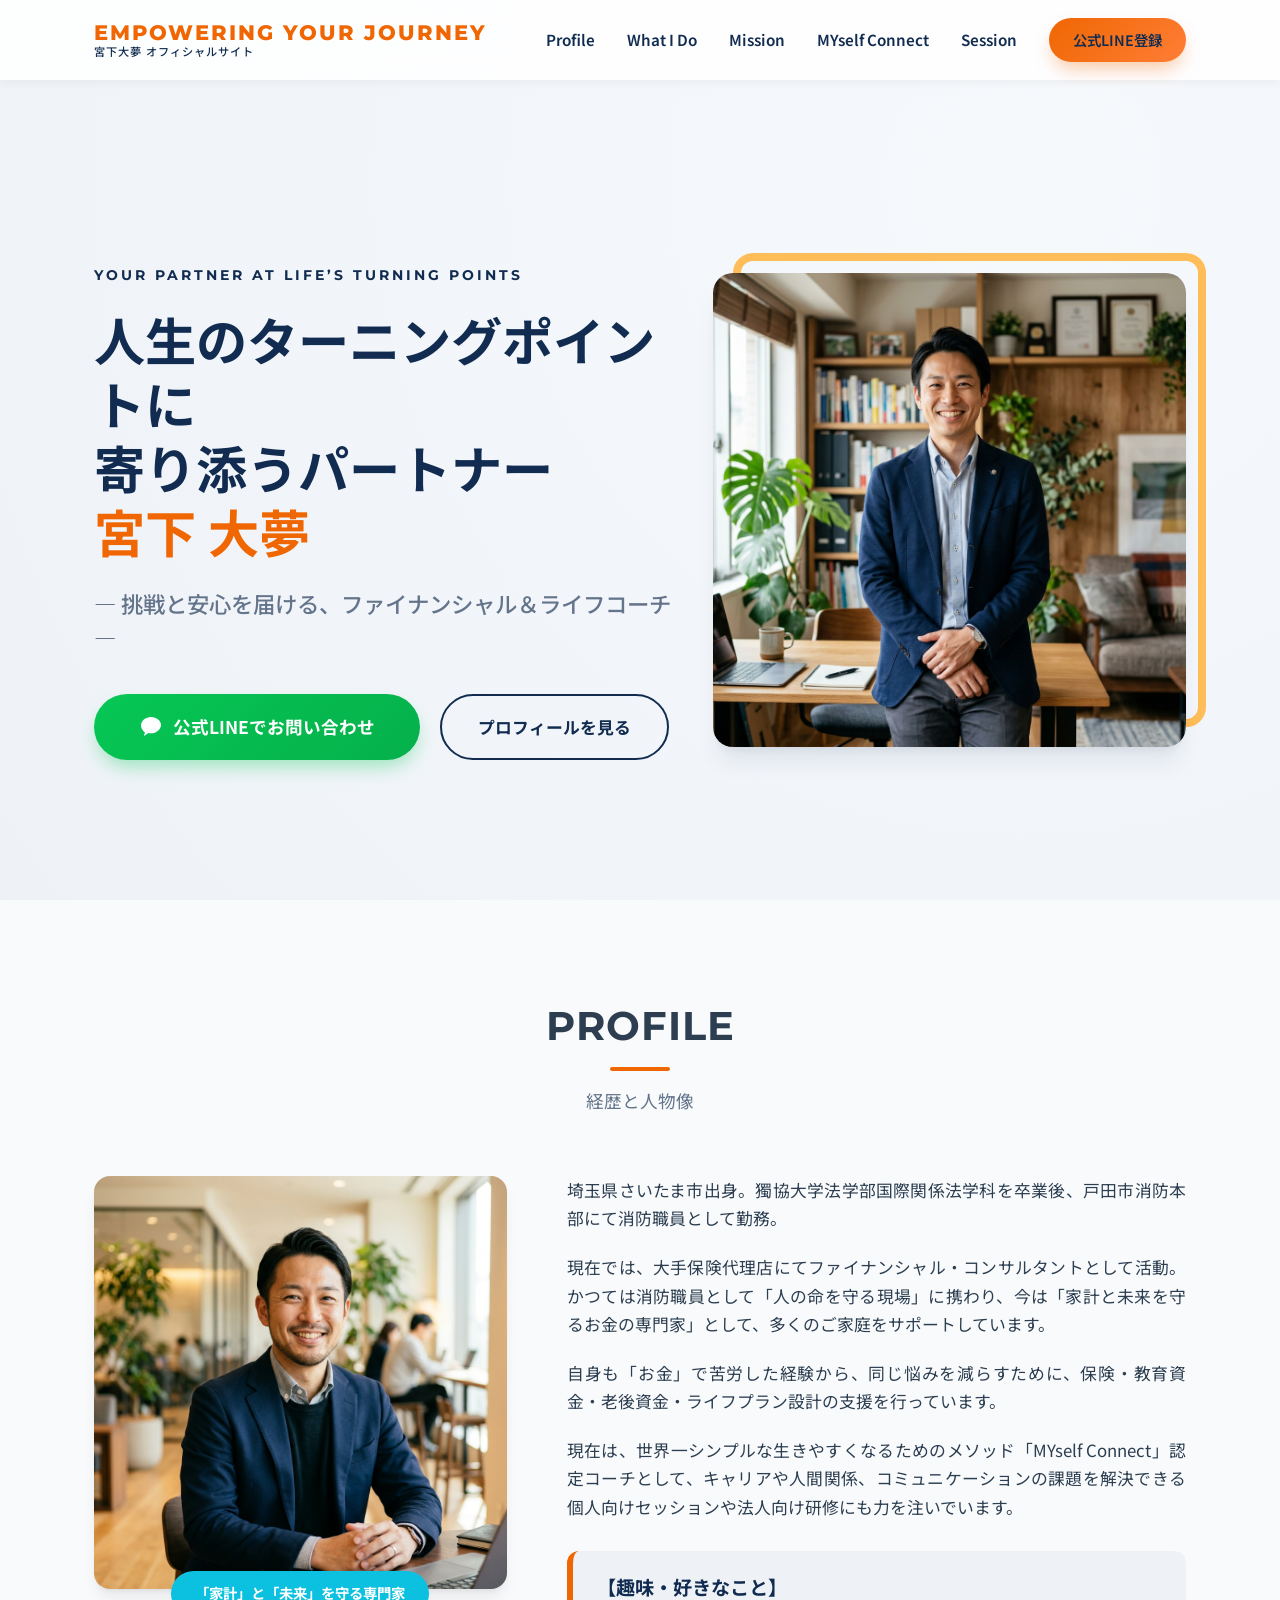
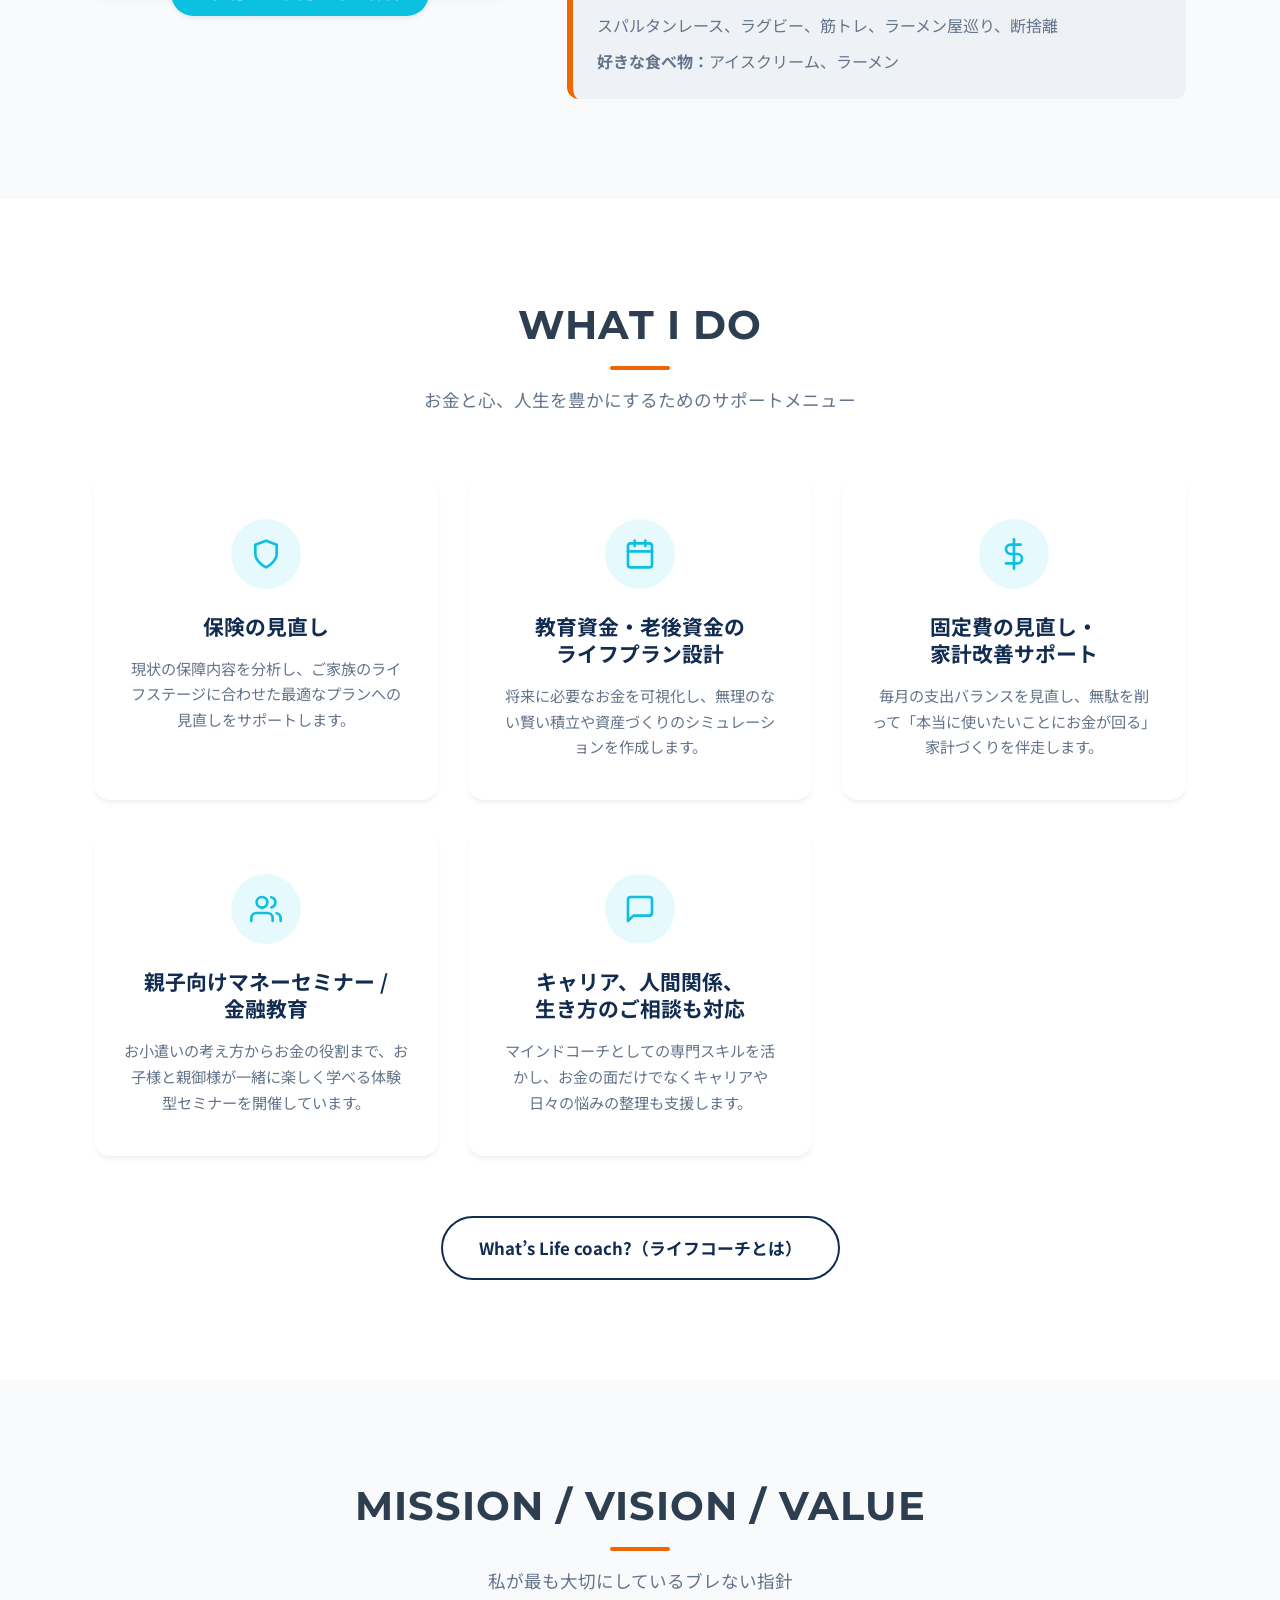
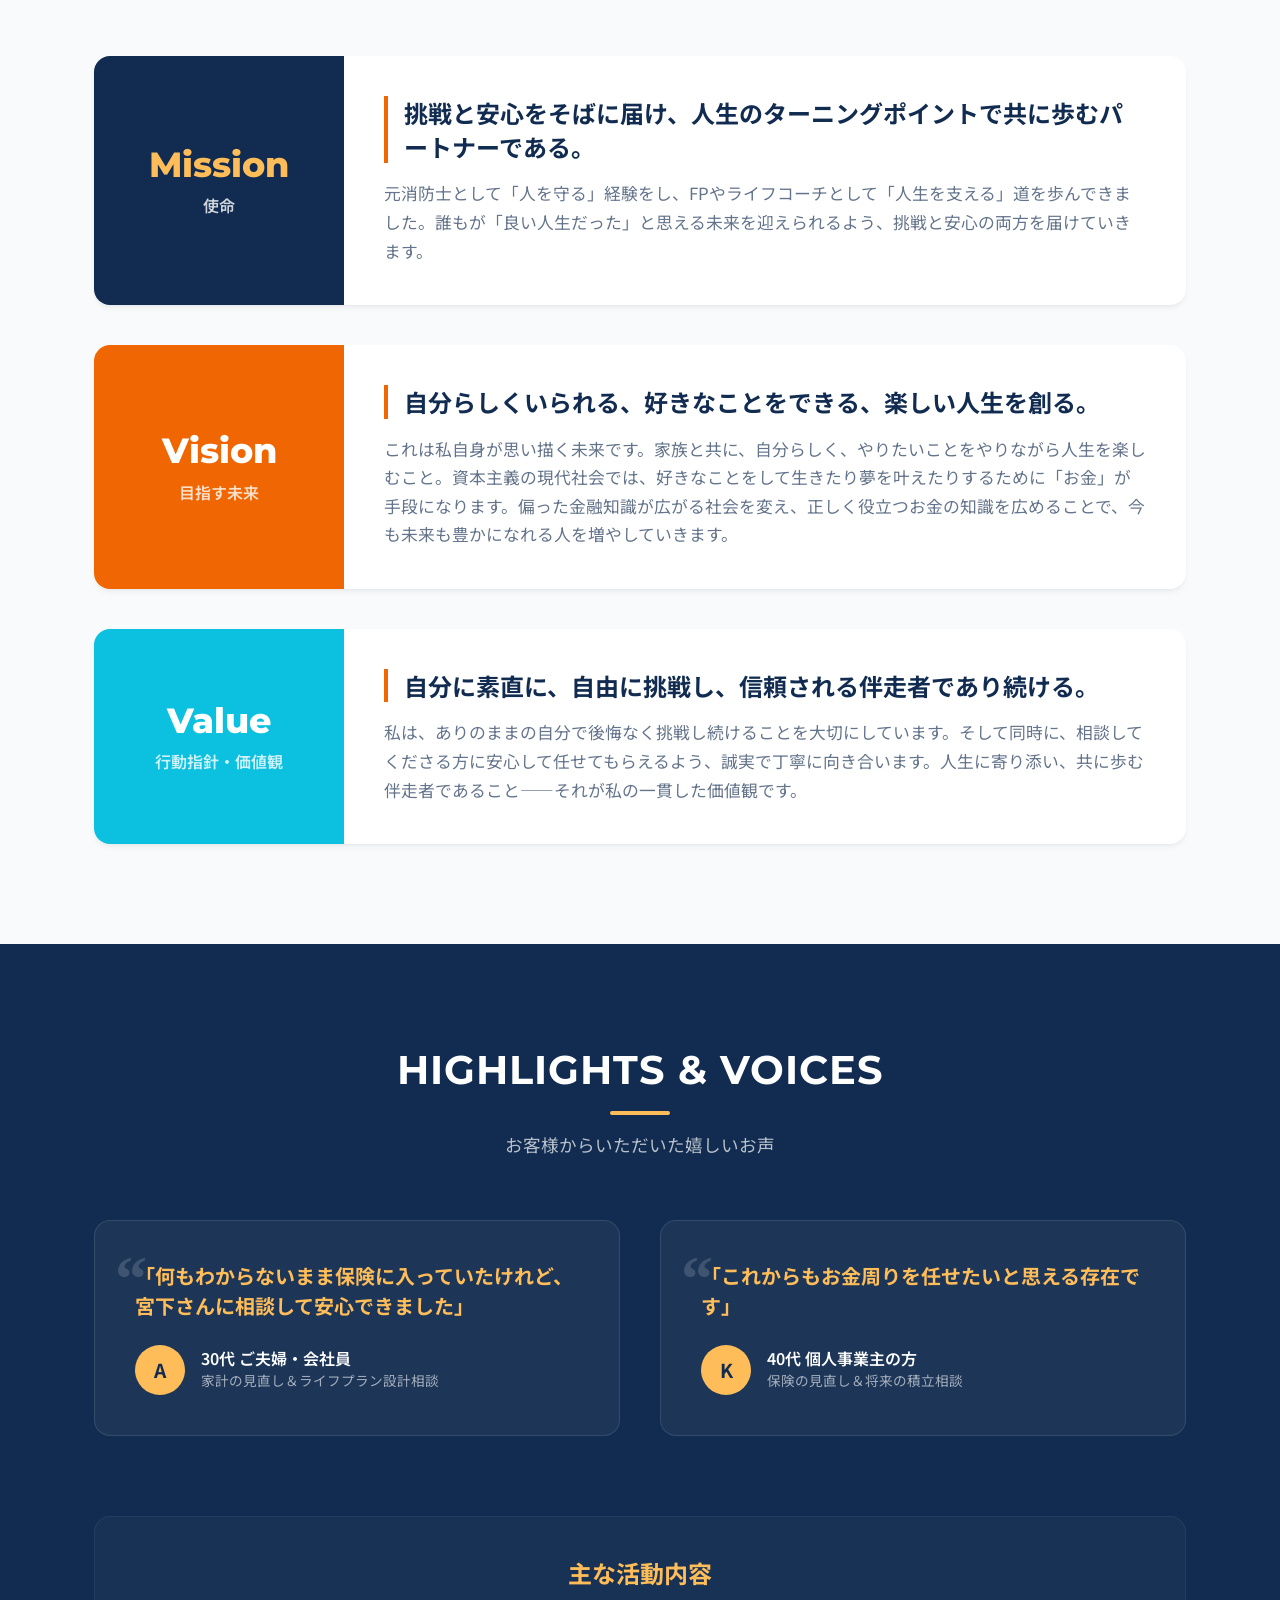
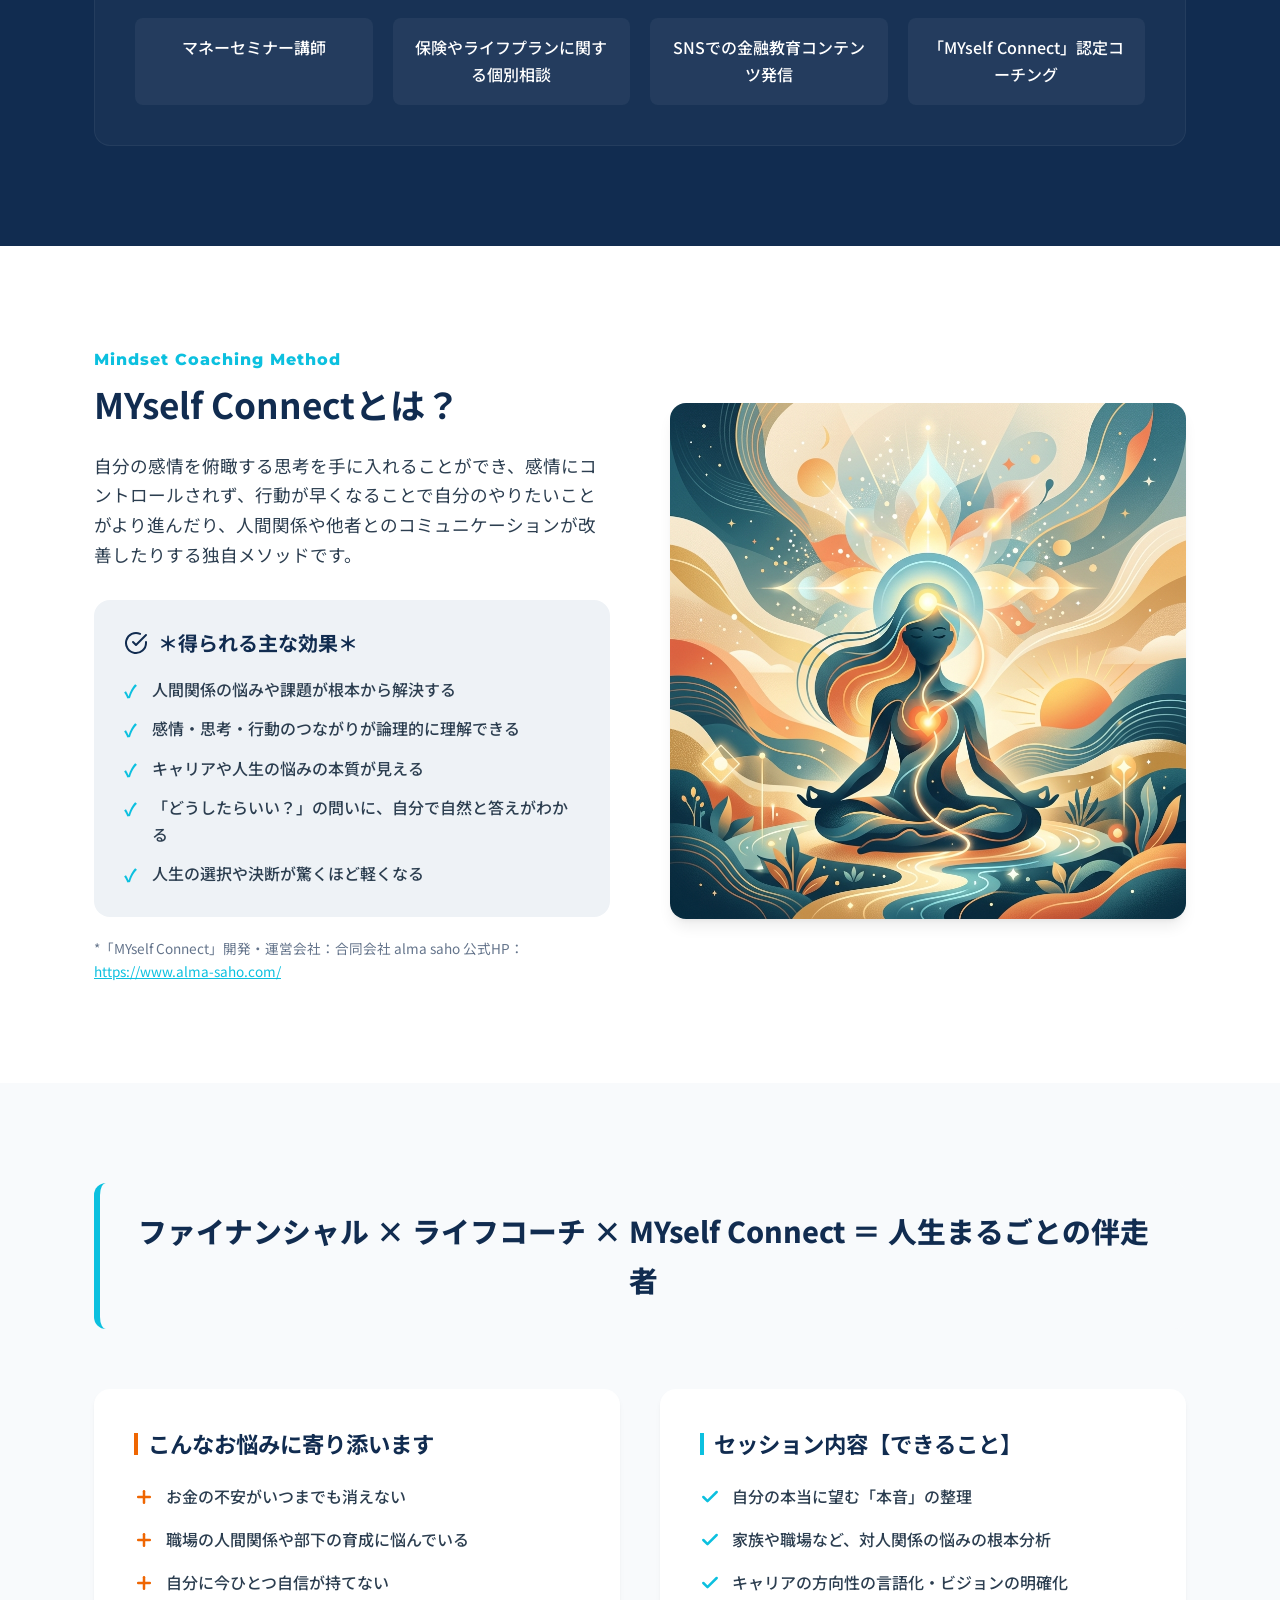
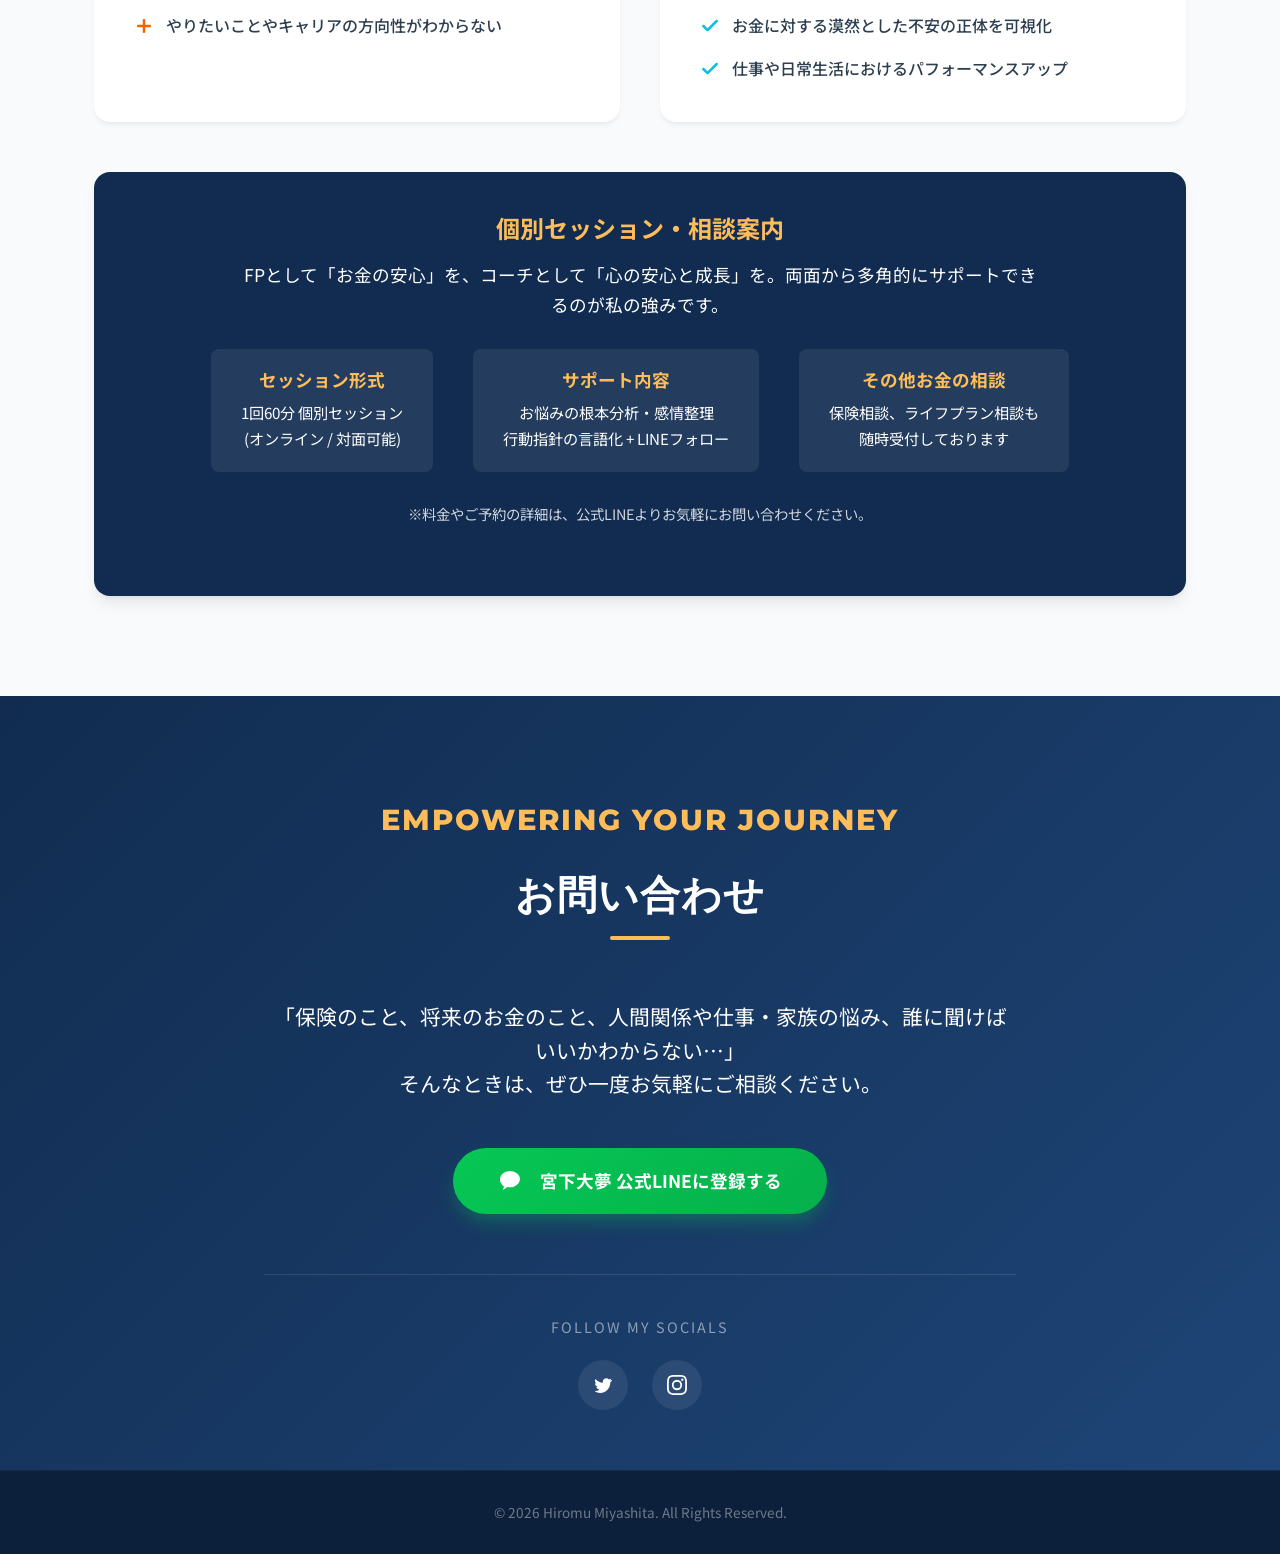
==== commit a68e39b4: "style: フォーマット修正および活動内容の更新" ====
--- a/index.html
+++ b/index.html
@@ -1,12 +1,15 @@
 <!DOCTYPE html>
 <html lang="ja">
+
 <head>
   <meta charset="UTF-8">
   <meta name="viewport" content="width=device-width, initial-scale=1.0">
-  <meta name="description" content="人生のターニングポイントに寄り添うパートナー。ファイナンシャル＆ライフコーチ宮下大夢のポートフォリオサイトです。保険の見直し、ライフプラン設計、キャリア・人間関係のご相談など人生まるごと伴走します。">
+  <meta name="description"
+    content="人生のターニングポイントに寄り添うパートナー。ファイナンシャル＆ライフコーチ宮下大夢のポートフォリオサイトです。保険の見直し、ライフプラン設計、キャリア・人間関係のご相談など人生まるごと伴走します。">
   <title>宮下大夢 (Hiromu Miyashita) | ファイナンシャル＆ライフコーチ</title>
   <link rel="stylesheet" href="style.css">
 </head>
+
 <body>
 
   <!-- --- HEADER --- -->
@@ -39,7 +42,8 @@
         <div class="hero-buttons">
           <a href="https://lin.ee/aeJxuSj" target="_blank" class="btn btn-line">
             <svg width="24" height="24" viewBox="0 0 24 24" fill="currentColor">
-              <path d="M12 2C6.48 2 2 5.84 2 10.56c0 2.76 1.54 5.2 3.96 6.82-.16.54-.58 1.94-.66 2.24-.1.38-.46 1.5.18 1.02.6-.44 2.78-1.9 3.86-2.64.86.24 1.76.36 2.66.36 5.52 0 10-3.84 10-8.56C22 5.84 17.52 2 12 2z"/>
+              <path
+                d="M12 2C6.48 2 2 5.84 2 10.56c0 2.76 1.54 5.2 3.96 6.82-.16.54-.58 1.94-.66 2.24-.1.38-.46 1.5.18 1.02.6-.44 2.78-1.9 3.86-2.64.86.24 1.76.36 2.66.36 5.52 0 10-3.84 10-8.56C22 5.84 17.52 2 12 2z" />
             </svg>
             公式LINEでお問い合わせ
           </a>
@@ -58,7 +62,7 @@
     <div class="container">
       <h2 class="section-title">Profile</h2>
       <p class="section-subtitle">経歴と人物像</p>
-      
+
       <div class="profile-grid">
         <div class="profile-image-container">
           <img src="images/profile.png" alt="宮下大夢のポートレート" class="profile-image">
@@ -68,8 +72,9 @@
           <p>埼玉県さいたま市出身。獨協大学法学部国際関係法学科を卒業後、戸田市消防本部にて消防職員として勤務。</p>
           <p>現在では、大手保険代理店にてファイナンシャル・コンサルタントとして活動。かつては消防職員として「人の命を守る現場」に携わり、今は「家計と未来を守るお金の専門家」として、多くのご家庭をサポートしています。</p>
           <p>自身も「お金」で苦労した経験から、同じ悩みを減らすために、保険・教育資金・老後資金・ライフプラン設計の支援を行っています。</p>
-          <p>現在は、世界一シンプルな生きやすくなるためのメソッド「MYself Connect」認定コーチとして、キャリアや人間関係、コミュニケーションの課題を解決できる個人向けセッションや法人向け研修にも力を注いでいます。</p>
-          
+          <p>現在は、世界一シンプルな生きやすくなるためのメソッド「MYself Connect」認定コーチとして、キャリアや人間関係、コミュニケーションの課題を解決できる個人向けセッションや法人向け研修にも力を注いでいます。
+          </p>
+
           <div class="profile-hobbies">
             <h3>【趣味・好きなこと】</h3>
             <p>スパルタンレース、ラグビー、筋トレ、ラーメン屋巡り、断捨離</p>
@@ -85,13 +90,14 @@
     <div class="container">
       <h2 class="section-title">What I do</h2>
       <p class="section-subtitle">お金と心、人生を豊かにするためのサポートメニュー</p>
-      
+
       <div class="services-grid">
         <!-- Card 1 -->
         <div class="service-card">
           <div class="service-icon">
-            <svg width="32" height="32" viewBox="0 0 24 24" fill="none" stroke="currentColor" stroke-width="2" stroke-linecap="round" stroke-linejoin="round">
-              <path d="M12 22s8-4 8-10V5l-8-3-8 3v7c0 6 8 10 8 10z"/>
+            <svg width="32" height="32" viewBox="0 0 24 24" fill="none" stroke="currentColor" stroke-width="2"
+              stroke-linecap="round" stroke-linejoin="round">
+              <path d="M12 22s8-4 8-10V5l-8-3-8 3v7c0 6 8 10 8 10z" />
             </svg>
           </div>
           <h3 class="service-title">保険の見直し</h3>
@@ -100,11 +106,12 @@
         <!-- Card 2 -->
         <div class="service-card">
           <div class="service-icon">
-            <svg width="32" height="32" viewBox="0 0 24 24" fill="none" stroke="currentColor" stroke-width="2" stroke-linecap="round" stroke-linejoin="round">
-              <rect x="3" y="4" width="18" height="18" rx="2" ry="2"/>
-              <line x1="16" y1="2" x2="16" y2="6"/>
-              <line x1="8" y1="2" x2="8" y2="6"/>
-              <line x1="3" y1="10" x2="21" y2="10"/>
+            <svg width="32" height="32" viewBox="0 0 24 24" fill="none" stroke="currentColor" stroke-width="2"
+              stroke-linecap="round" stroke-linejoin="round">
+              <rect x="3" y="4" width="18" height="18" rx="2" ry="2" />
+              <line x1="16" y1="2" x2="16" y2="6" />
+              <line x1="8" y1="2" x2="8" y2="6" />
+              <line x1="3" y1="10" x2="21" y2="10" />
             </svg>
           </div>
           <h3 class="service-title">教育資金・老後資金の<br>ライフプラン設計</h3>
@@ -113,9 +120,10 @@
         <!-- Card 3 -->
         <div class="service-card">
           <div class="service-icon">
-            <svg width="32" height="32" viewBox="0 0 24 24" fill="none" stroke="currentColor" stroke-width="2" stroke-linecap="round" stroke-linejoin="round">
-              <line x1="12" y1="1" x2="12" y2="23"/>
-              <path d="M17 5H9.5a3.5 3.5 0 0 0 0 7h5a3.5 3.5 0 0 1 0 7H6"/>
+            <svg width="32" height="32" viewBox="0 0 24 24" fill="none" stroke="currentColor" stroke-width="2"
+              stroke-linecap="round" stroke-linejoin="round">
+              <line x1="12" y1="1" x2="12" y2="23" />
+              <path d="M17 5H9.5a3.5 3.5 0 0 0 0 7h5a3.5 3.5 0 0 1 0 7H6" />
             </svg>
           </div>
           <h3 class="service-title">固定費の見直し・<br>家計改善サポート</h3>
@@ -124,11 +132,12 @@
         <!-- Card 4 -->
         <div class="service-card">
           <div class="service-icon">
-            <svg width="32" height="32" viewBox="0 0 24 24" fill="none" stroke="currentColor" stroke-width="2" stroke-linecap="round" stroke-linejoin="round">
-              <path d="M17 21v-2a4 4 0 0 0-4-4H5a4 4 0 0 0-4 4v2"/>
-              <circle cx="9" cy="7" r="4"/>
-              <path d="M23 21v-2a4 4 0 0 0-3-3.87"/>
-              <path d="M16 3.13a4 4 0 0 1 0 7.75"/>
+            <svg width="32" height="32" viewBox="0 0 24 24" fill="none" stroke="currentColor" stroke-width="2"
+              stroke-linecap="round" stroke-linejoin="round">
+              <path d="M17 21v-2a4 4 0 0 0-4-4H5a4 4 0 0 0-4 4v2" />
+              <circle cx="9" cy="7" r="4" />
+              <path d="M23 21v-2a4 4 0 0 0-3-3.87" />
+              <path d="M16 3.13a4 4 0 0 1 0 7.75" />
             </svg>
           </div>
           <h3 class="service-title">親子向けマネーセミナー /<br>金融教育</h3>
@@ -137,8 +146,9 @@
         <!-- Card 5 -->
         <div class="service-card">
           <div class="service-icon">
-            <svg width="32" height="32" viewBox="0 0 24 24" fill="none" stroke="currentColor" stroke-width="2" stroke-linecap="round" stroke-linejoin="round">
-              <path d="M21 15a2 2 0 0 1-2 2H7l-4 4V5a2 2 0 0 1 2-2h14a2 2 0 0 1 2 2z"/>
+            <svg width="32" height="32" viewBox="0 0 24 24" fill="none" stroke="currentColor" stroke-width="2"
+              stroke-linecap="round" stroke-linejoin="round">
+              <path d="M21 15a2 2 0 0 1-2 2H7l-4 4V5a2 2 0 0 1 2-2h14a2 2 0 0 1 2 2z" />
             </svg>
           </div>
           <h3 class="service-title">キャリア、人間関係、<br>生き方のご相談も対応</h3>
@@ -157,7 +167,7 @@
     <div class="container">
       <h2 class="section-title">Mission / Vision / Value</h2>
       <p class="section-subtitle">私が最も大切にしているブレない指針</p>
-      
+
       <div class="mvv-cards">
         <!-- Mission -->
         <div class="mvv-card">
@@ -209,7 +219,7 @@
     <div class="container">
       <h2 class="section-title navy">Highlights & Voices</h2>
       <p class="section-subtitle">お客様からいただいた嬉しいお声</p>
-      
+
       <div class="testimonials-grid">
         <!-- Voice 1 -->
         <div class="testimonial-card">
@@ -240,7 +250,6 @@
         <h3 class="activities-title">主な活動内容</h3>
         <ul class="activities-list">
           <li>マネーセミナー講師</li>
-          <li>親子向け「キッズマネースクール」開催</li>
           <li>保険やライフプランに関する個別相談</li>
           <li>SNSでの金融教育コンテンツ発信</li>
           <li>「MYself Connect」認定コーチング</li>
@@ -255,13 +264,15 @@
       <div>
         <div class="myself-title-decor">Mindset Coaching Method</div>
         <h2 style="font-size: 2.2rem; color: var(--color-navy); margin-bottom: 24px;">MYself Connectとは？</h2>
-        <p class="myself-desc">自分の感情を俯瞰する思考を手に入れることができ、感情にコントロールされず、行動が早くなることで自分のやりたいことがより進んだり、人間関係や他者とのコミュニケーションが改善したりする独自メソッドです。</p>
-        
+        <p class="myself-desc">
+          自分の感情を俯瞰する思考を手に入れることができ、感情にコントロールされず、行動が早くなることで自分のやりたいことがより進んだり、人間関係や他者とのコミュニケーションが改善したりする独自メソッドです。</p>
+
         <div class="myself-effects">
           <h3>
-            <svg width="24" height="24" viewBox="0 0 24 24" fill="none" stroke="currentColor" stroke-width="2" stroke-linecap="round" stroke-linejoin="round">
-              <path d="M22 11.08V12a10 10 0 1 1-5.93-9.14"/>
-              <polyline points="22 4 12 14.01 9 11.01"/>
+            <svg width="24" height="24" viewBox="0 0 24 24" fill="none" stroke="currentColor" stroke-width="2"
+              stroke-linecap="round" stroke-linejoin="round">
+              <path d="M22 11.08V12a10 10 0 1 1-5.93-9.14" />
+              <polyline points="22 4 12 14.01 9 11.01" />
             </svg>
             ＊得られる主な効果＊
           </h3>
@@ -273,9 +284,10 @@
             <li>人生の選択や決断が驚くほど軽くなる</li>
           </ul>
         </div>
-        
+
         <p class="myself-footer">
-          *「MYself Connect」開発・運営会社：合同会社 alma saho 公式HP：<a href="https://www.alma-saho.com/" target="_blank" style="color: var(--color-teal); text-decoration: underline;">https://www.alma-saho.com/</a>
+          *「MYself Connect」開発・運営会社：合同会社 alma saho 公式HP：<a href="https://www.alma-saho.com/" target="_blank"
+            style="color: var(--color-teal); text-decoration: underline;">https://www.alma-saho.com/</a>
         </p>
       </div>
       <div>
@@ -290,33 +302,41 @@
       <div class="collab-concept">
         ファイナンシャル × ライフコーチ × MYself Connect ＝ 人生まるごとの伴走者
       </div>
-      
+
       <div class="collab-grid">
         <!-- Box 1 -->
         <div class="collab-box">
           <h3>こんなお悩みに寄り添います</h3>
           <ul class="collab-list">
             <li>
-              <svg width="20" height="20" viewBox="0 0 24 24" fill="none" stroke="var(--color-orange)" stroke-width="3" stroke-linecap="round" stroke-linejoin="round">
-                <line x1="12" y1="5" x2="12" y2="19"/><line x1="5" y1="12" x2="19" y2="12"/>
+              <svg width="20" height="20" viewBox="0 0 24 24" fill="none" stroke="var(--color-orange)" stroke-width="3"
+                stroke-linecap="round" stroke-linejoin="round">
+                <line x1="12" y1="5" x2="12" y2="19" />
+                <line x1="5" y1="12" x2="19" y2="12" />
               </svg>
               お金の不安がいつまでも消えない
             </li>
             <li>
-              <svg width="20" height="20" viewBox="0 0 24 24" fill="none" stroke="var(--color-orange)" stroke-width="3" stroke-linecap="round" stroke-linejoin="round">
-                <line x1="12" y1="5" x2="12" y2="19"/><line x1="5" y1="12" x2="19" y2="12"/>
+              <svg width="20" height="20" viewBox="0 0 24 24" fill="none" stroke="var(--color-orange)" stroke-width="3"
+                stroke-linecap="round" stroke-linejoin="round">
+                <line x1="12" y1="5" x2="12" y2="19" />
+                <line x1="5" y1="12" x2="19" y2="12" />
               </svg>
               職場の人間関係や部下の育成に悩んでいる
             </li>
             <li>
-              <svg width="20" height="20" viewBox="0 0 24 24" fill="none" stroke="var(--color-orange)" stroke-width="3" stroke-linecap="round" stroke-linejoin="round">
-                <line x1="12" y1="5" x2="12" y2="19"/><line x1="5" y1="12" x2="19" y2="12"/>
+              <svg width="20" height="20" viewBox="0 0 24 24" fill="none" stroke="var(--color-orange)" stroke-width="3"
+                stroke-linecap="round" stroke-linejoin="round">
+                <line x1="12" y1="5" x2="12" y2="19" />
+                <line x1="5" y1="12" x2="19" y2="12" />
               </svg>
               自分に今ひとつ自信が持てない
             </li>
             <li>
-              <svg width="20" height="20" viewBox="0 0 24 24" fill="none" stroke="var(--color-orange)" stroke-width="3" stroke-linecap="round" stroke-linejoin="round">
-                <line x1="12" y1="5" x2="12" y2="19"/><line x1="5" y1="12" x2="19" y2="12"/>
+              <svg width="20" height="20" viewBox="0 0 24 24" fill="none" stroke="var(--color-orange)" stroke-width="3"
+                stroke-linecap="round" stroke-linejoin="round">
+                <line x1="12" y1="5" x2="12" y2="19" />
+                <line x1="5" y1="12" x2="19" y2="12" />
               </svg>
               やりたいことやキャリアの方向性がわからない
             </li>
@@ -328,32 +348,37 @@
           <h3>セッション内容【できること】</h3>
           <ul class="collab-list">
             <li>
-              <svg width="20" height="20" viewBox="0 0 24 24" fill="none" stroke="var(--color-teal)" stroke-width="3" stroke-linecap="round" stroke-linejoin="round">
-                <polyline points="20 6 9 17 4 12"/>
+              <svg width="20" height="20" viewBox="0 0 24 24" fill="none" stroke="var(--color-teal)" stroke-width="3"
+                stroke-linecap="round" stroke-linejoin="round">
+                <polyline points="20 6 9 17 4 12" />
               </svg>
               自分の本当に望む「本音」の整理
             </li>
             <li>
-              <svg width="20" height="20" viewBox="0 0 24 24" fill="none" stroke="var(--color-teal)" stroke-width="3" stroke-linecap="round" stroke-linejoin="round">
-                <polyline points="20 6 9 17 4 12"/>
+              <svg width="20" height="20" viewBox="0 0 24 24" fill="none" stroke="var(--color-teal)" stroke-width="3"
+                stroke-linecap="round" stroke-linejoin="round">
+                <polyline points="20 6 9 17 4 12" />
               </svg>
               家族や職場など、対人関係の悩みの根本分析
             </li>
             <li>
-              <svg width="20" height="20" viewBox="0 0 24 24" fill="none" stroke="var(--color-teal)" stroke-width="3" stroke-linecap="round" stroke-linejoin="round">
-                <polyline points="20 6 9 17 4 12"/>
+              <svg width="20" height="20" viewBox="0 0 24 24" fill="none" stroke="var(--color-teal)" stroke-width="3"
+                stroke-linecap="round" stroke-linejoin="round">
+                <polyline points="20 6 9 17 4 12" />
               </svg>
               キャリアの方向性の言語化・ビジョンの明確化
             </li>
             <li>
-              <svg width="20" height="20" viewBox="0 0 24 24" fill="none" stroke="var(--color-teal)" stroke-width="3" stroke-linecap="round" stroke-linejoin="round">
-                <polyline points="20 6 9 17 4 12"/>
+              <svg width="20" height="20" viewBox="0 0 24 24" fill="none" stroke="var(--color-teal)" stroke-width="3"
+                stroke-linecap="round" stroke-linejoin="round">
+                <polyline points="20 6 9 17 4 12" />
               </svg>
               お金に対する漠然とした不安の正体を可視化
             </li>
             <li>
-              <svg width="20" height="20" viewBox="0 0 24 24" fill="none" stroke="var(--color-teal)" stroke-width="3" stroke-linecap="round" stroke-linejoin="round">
-                <polyline points="20 6 9 17 4 12"/>
+              <svg width="20" height="20" viewBox="0 0 24 24" fill="none" stroke="var(--color-teal)" stroke-width="3"
+                stroke-linecap="round" stroke-linejoin="round">
+                <polyline points="20 6 9 17 4 12" />
               </svg>
               仕事や日常生活におけるパフォーマンスアップ
             </li>
@@ -365,7 +390,7 @@
       <div class="session-info">
         <h3>個別セッション・相談案内</h3>
         <p>FPとして「お金の安心」を、コーチとして「心の安心と成長」を。両面から多角的にサポートできるのが私の強みです。</p>
-        
+
         <div class="session-details">
           <div class="session-detail-item">
             <h4>セッション形式</h4>
@@ -394,10 +419,11 @@
         「保険のこと、将来のお金のこと、人間関係や仕事・家族の悩み、誰に聞けばいいかわからない…」<br>
         そんなときは、ぜひ一度お気軽にご相談ください。
       </p>
-      
+
       <a href="https://lin.ee/aeJxuSj" target="_blank" class="btn btn-line">
         <svg width="24" height="24" viewBox="0 0 24 24" fill="currentColor" style="margin-right: 8px;">
-          <path d="M12 2C6.48 2 2 5.84 2 10.56c0 2.76 1.54 5.2 3.96 6.82-.16.54-.58 1.94-.66 2.24-.1.38-.46 1.5.18 1.02.6-.44 2.78-1.9 3.86-2.64.86.24 1.76.36 2.66.36 5.52 0 10-3.84 10-8.56C22 5.84 17.52 2 12 2z"/>
+          <path
+            d="M12 2C6.48 2 2 5.84 2 10.56c0 2.76 1.54 5.2 3.96 6.82-.16.54-.58 1.94-.66 2.24-.1.38-.46 1.5.18 1.02.6-.44 2.78-1.9 3.86-2.64.86.24 1.76.36 2.66.36 5.52 0 10-3.84 10-8.56C22 5.84 17.52 2 12 2z" />
         </svg>
         宮下大夢 公式LINEに登録する
       </a>
@@ -407,12 +433,14 @@
         <div class="social-links">
           <a href="#" class="social-icon">
             <svg width="20" height="20" fill="currentColor" viewBox="0 0 24 24">
-              <path d="M22.46 6c-.77.35-1.6.58-2.46.69.88-.53 1.56-1.37 1.88-2.38-.83.5-1.75.85-2.72 1.05C18.37 4.5 17.26 4 16 4c-2.35 0-4.27 1.92-4.27 4.29 0 .34.04.67.11.98C8.28 9.09 5.11 7.38 3 4.79c-.37.63-.58 1.37-.58 2.15 0 1.49.75 2.81 1.91 3.56-.71 0-1.37-.2-1.95-.54v.05c0 2.08 1.48 3.82 3.44 4.21a4.22 4.22 0 0 1-1.93.07a4.28 4.28 0 0 0 4 2.98a8.52 8.52 0 0 1-5.3 1.83A9 9 0 0 1 2 19.54a12.1 12.1 0 0 0 6.56 1.92c7.88 0 12.2-6.52 12.2-12.2v-.56c.83-.6 1.56-1.36 2.13-2.22z"/>
+              <path
+                d="M22.46 6c-.77.35-1.6.58-2.46.69.88-.53 1.56-1.37 1.88-2.38-.83.5-1.75.85-2.72 1.05C18.37 4.5 17.26 4 16 4c-2.35 0-4.27 1.92-4.27 4.29 0 .34.04.67.11.98C8.28 9.09 5.11 7.38 3 4.79c-.37.63-.58 1.37-.58 2.15 0 1.49.75 2.81 1.91 3.56-.71 0-1.37-.2-1.95-.54v.05c0 2.08 1.48 3.82 3.44 4.21a4.22 4.22 0 0 1-1.93.07a4.28 4.28 0 0 0 4 2.98a8.52 8.52 0 0 1-5.3 1.83A9 9 0 0 1 2 19.54a12.1 12.1 0 0 0 6.56 1.92c7.88 0 12.2-6.52 12.2-12.2v-.56c.83-.6 1.56-1.36 2.13-2.22z" />
             </svg>
           </a>
           <a href="#" class="social-icon">
             <svg width="20" height="20" fill="currentColor" viewBox="0 0 24 24">
-              <path d="M12 2.163c3.204 0 3.584.012 4.85.07 3.252.148 4.771 1.691 4.919 4.919.058 1.265.069 1.645.069 4.849 0 3.205-.012 3.584-.069 4.849-.149 3.225-1.664 4.771-4.919 4.919-1.266.058-1.644.07-4.85.07-3.204 0-3.584-.012-4.849-.07-3.26-.149-4.771-1.699-4.919-4.92-.058-1.265-.07-1.644-.07-4.849 0-3.204.013-3.583.07-4.849.149-3.227 1.664-4.771 4.919-4.919 1.266-.057 1.645-.069 4.849-.069zM12 0C8.741 0 8.333.014 7.053.072 2.695.272.273 2.69.073 7.051C.014 8.333 0 8.741 0 12c0 3.259.014 3.668.072 4.948.2 4.358 2.618 6.78 6.98 6.98C8.333 23.986 8.741 24 12 24c3.259 0 3.668-.014 4.948-.072 4.354-.2 6.782-2.618 6.979-6.98.059-1.28.073-1.689.073-4.948 0-3.259-.014-3.667-.072-4.947-.196-4.354-2.617-6.78-6.979-6.98C15.668.014 15.259 0 12 0zm0 5.838a6.162 6.162 0 1 0 0 12.324 6.162 6.162 0 0 0 0-12.324zM12 16a4 4 0 1 1 0-8 4 4 0 0 1 0 8zm6.406-11.845a1.44 1.44 0 1 0 0 2.881 1.44 1.44 0 0 0 0-2.881z"/>
+              <path
+                d="M12 2.163c3.204 0 3.584.012 4.85.07 3.252.148 4.771 1.691 4.919 4.919.058 1.265.069 1.645.069 4.849 0 3.205-.012 3.584-.069 4.849-.149 3.225-1.664 4.771-4.919 4.919-1.266.058-1.644.07-4.85.07-3.204 0-3.584-.012-4.849-.07-3.26-.149-4.771-1.699-4.919-4.92-.058-1.265-.07-1.644-.07-4.849 0-3.204.013-3.583.07-4.849.149-3.227 1.664-4.771 4.919-4.919 1.266-.057 1.645-.069 4.849-.069zM12 0C8.741 0 8.333.014 7.053.072 2.695.272.273 2.69.073 7.051C.014 8.333 0 8.741 0 12c0 3.259.014 3.668.072 4.948.2 4.358 2.618 6.78 6.98 6.98C8.333 23.986 8.741 24 12 24c3.259 0 3.668-.014 4.948-.072 4.354-.2 6.782-2.618 6.979-6.98.059-1.28.073-1.689.073-4.948 0-3.259-.014-3.667-.072-4.947-.196-4.354-2.617-6.78-6.979-6.98C15.668.014 15.259 0 12 0zm0 5.838a6.162 6.162 0 1 0 0 12.324 6.162 6.162 0 0 0 0-12.324zM12 16a4 4 0 1 1 0-8 4 4 0 0 1 0 8zm6.406-11.845a1.44 1.44 0 1 0 0 2.881 1.44 1.44 0 0 0 0-2.881z" />
             </svg>
           </a>
         </div>
@@ -428,4 +456,5 @@
   </footer>
 
 </body>
-</html>
+
+</html>
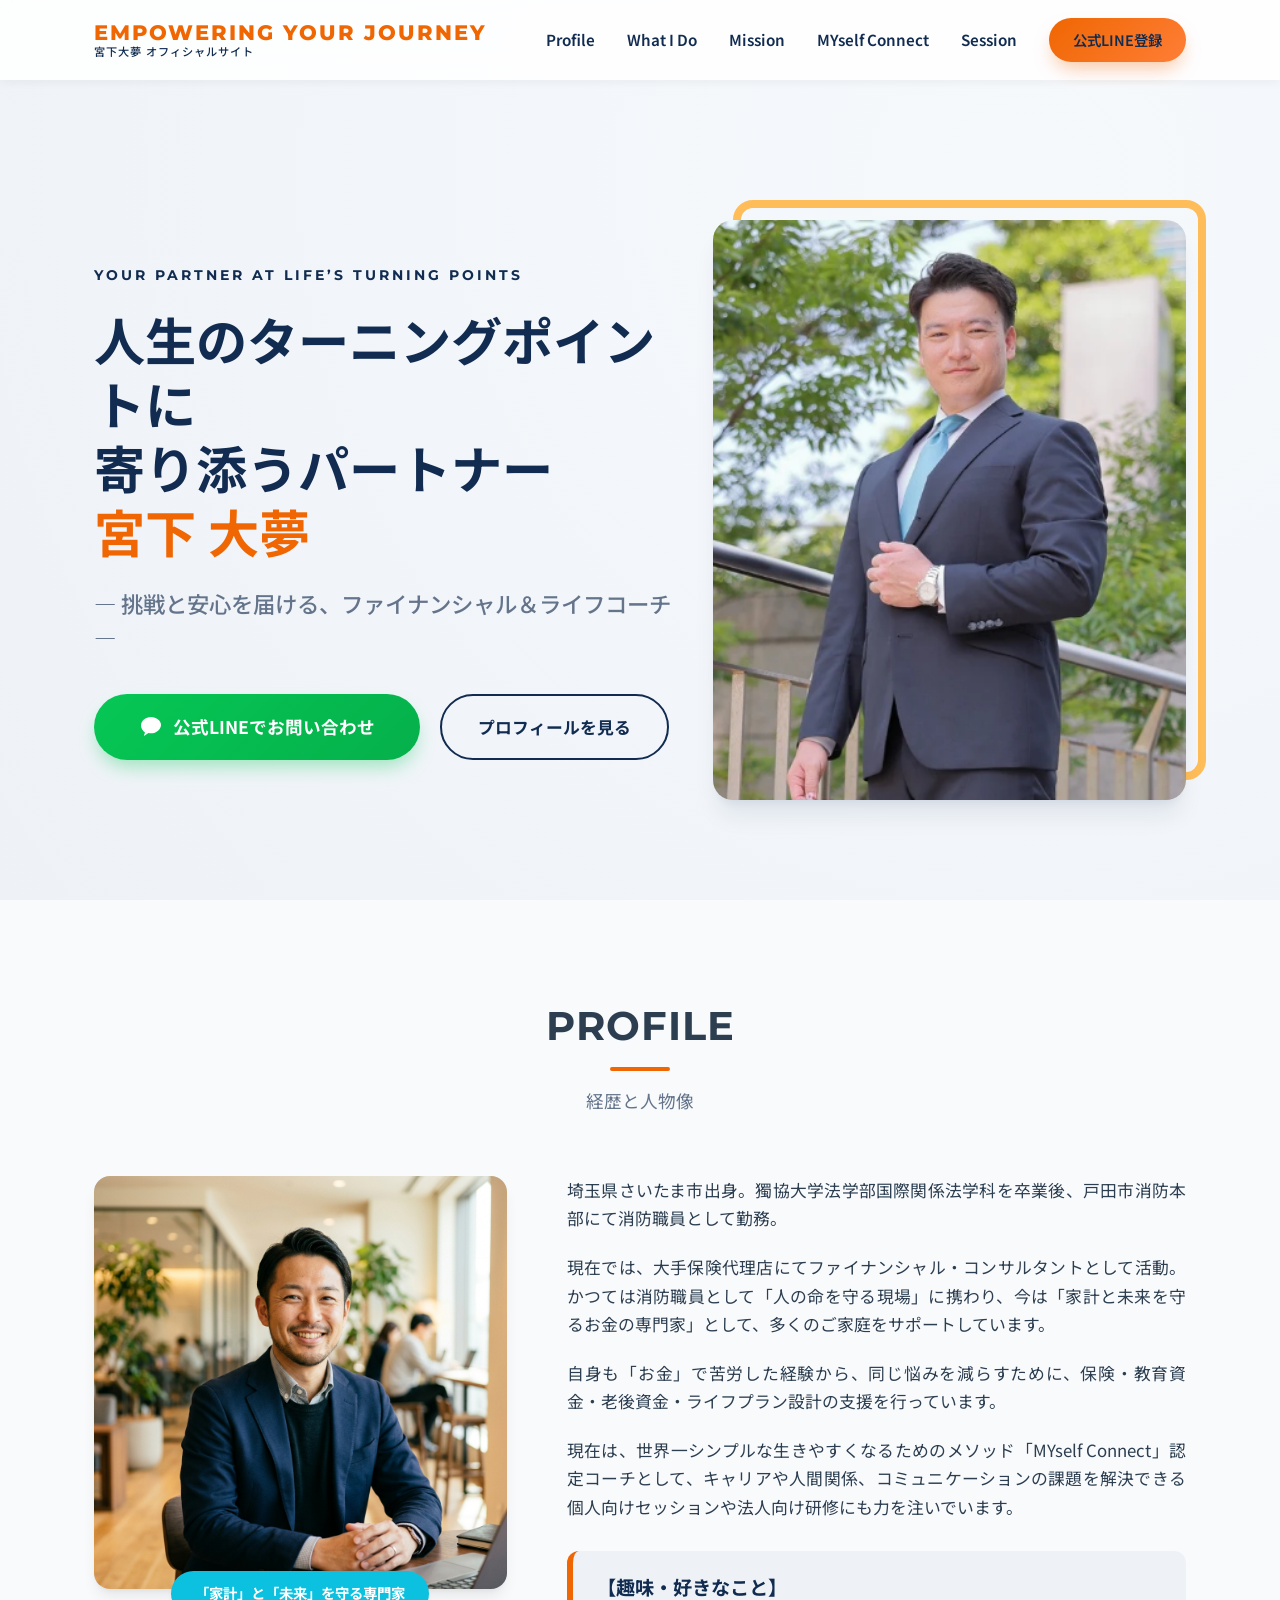
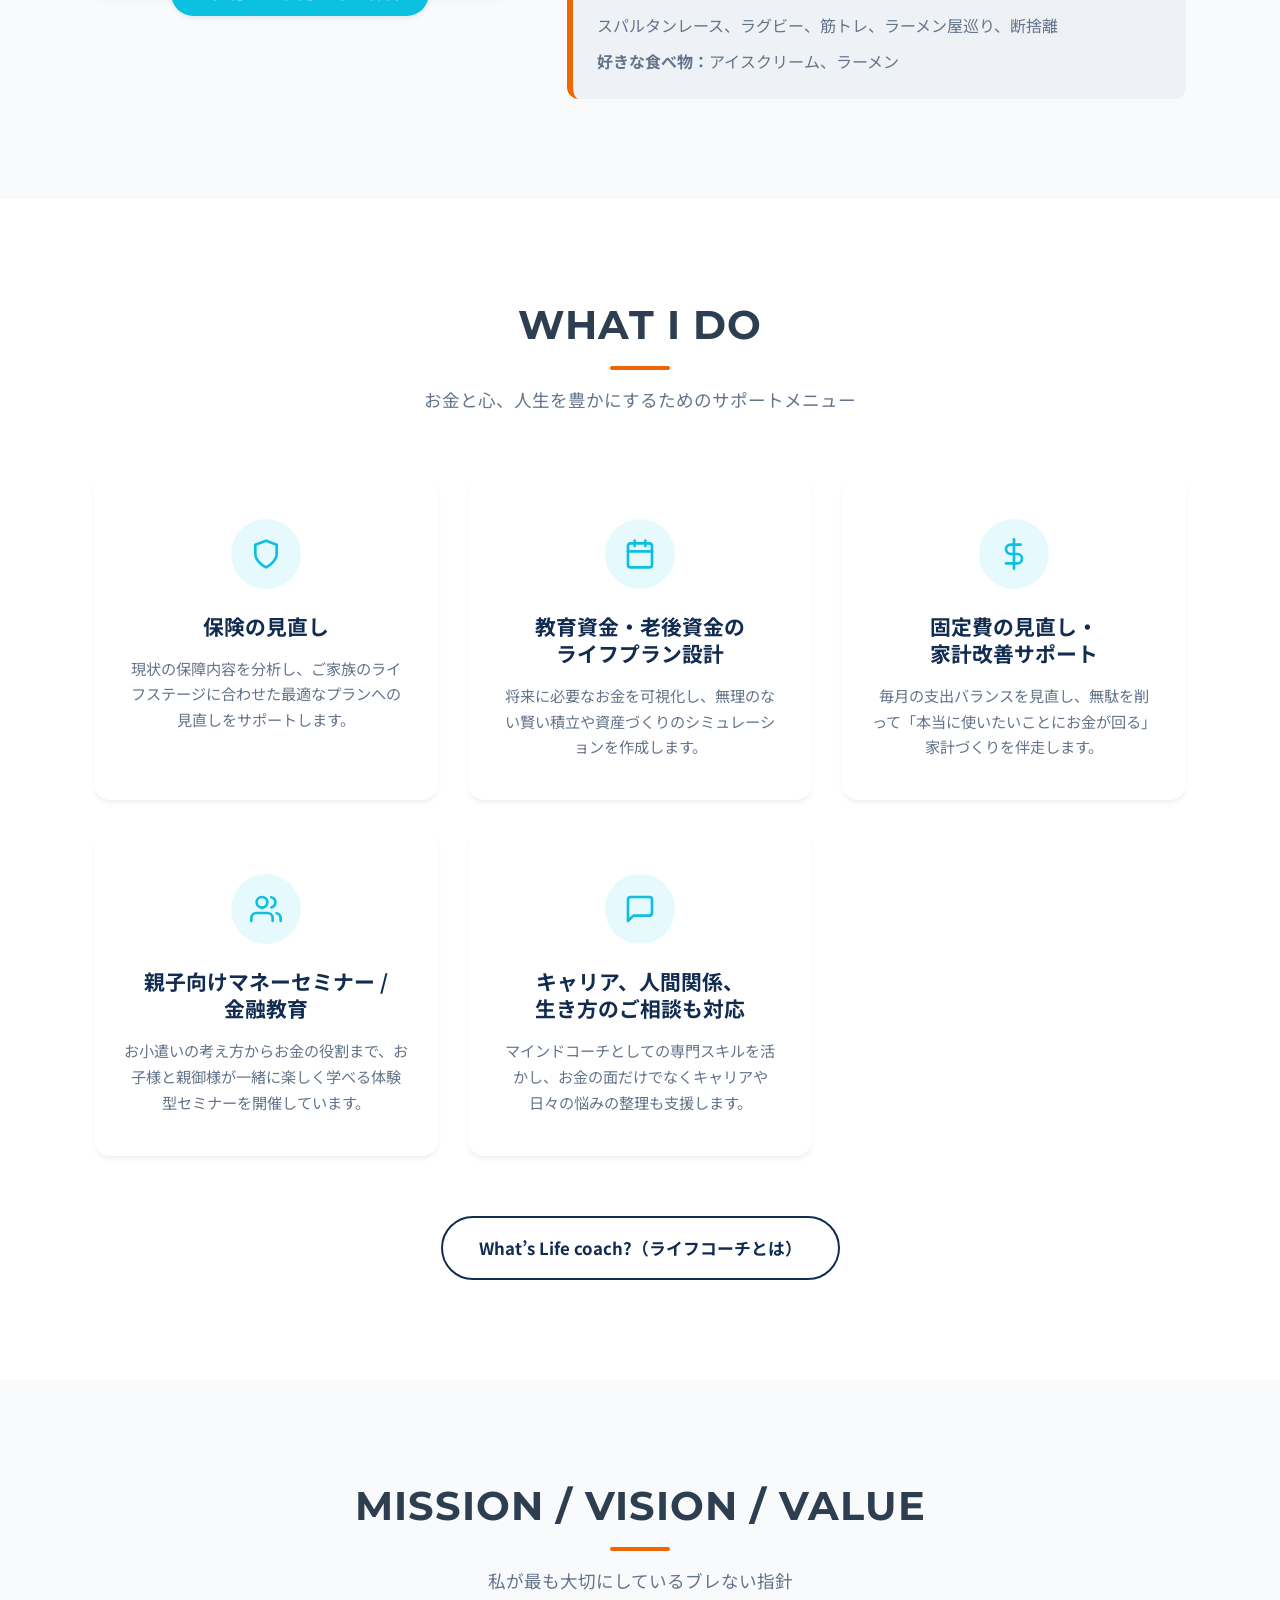
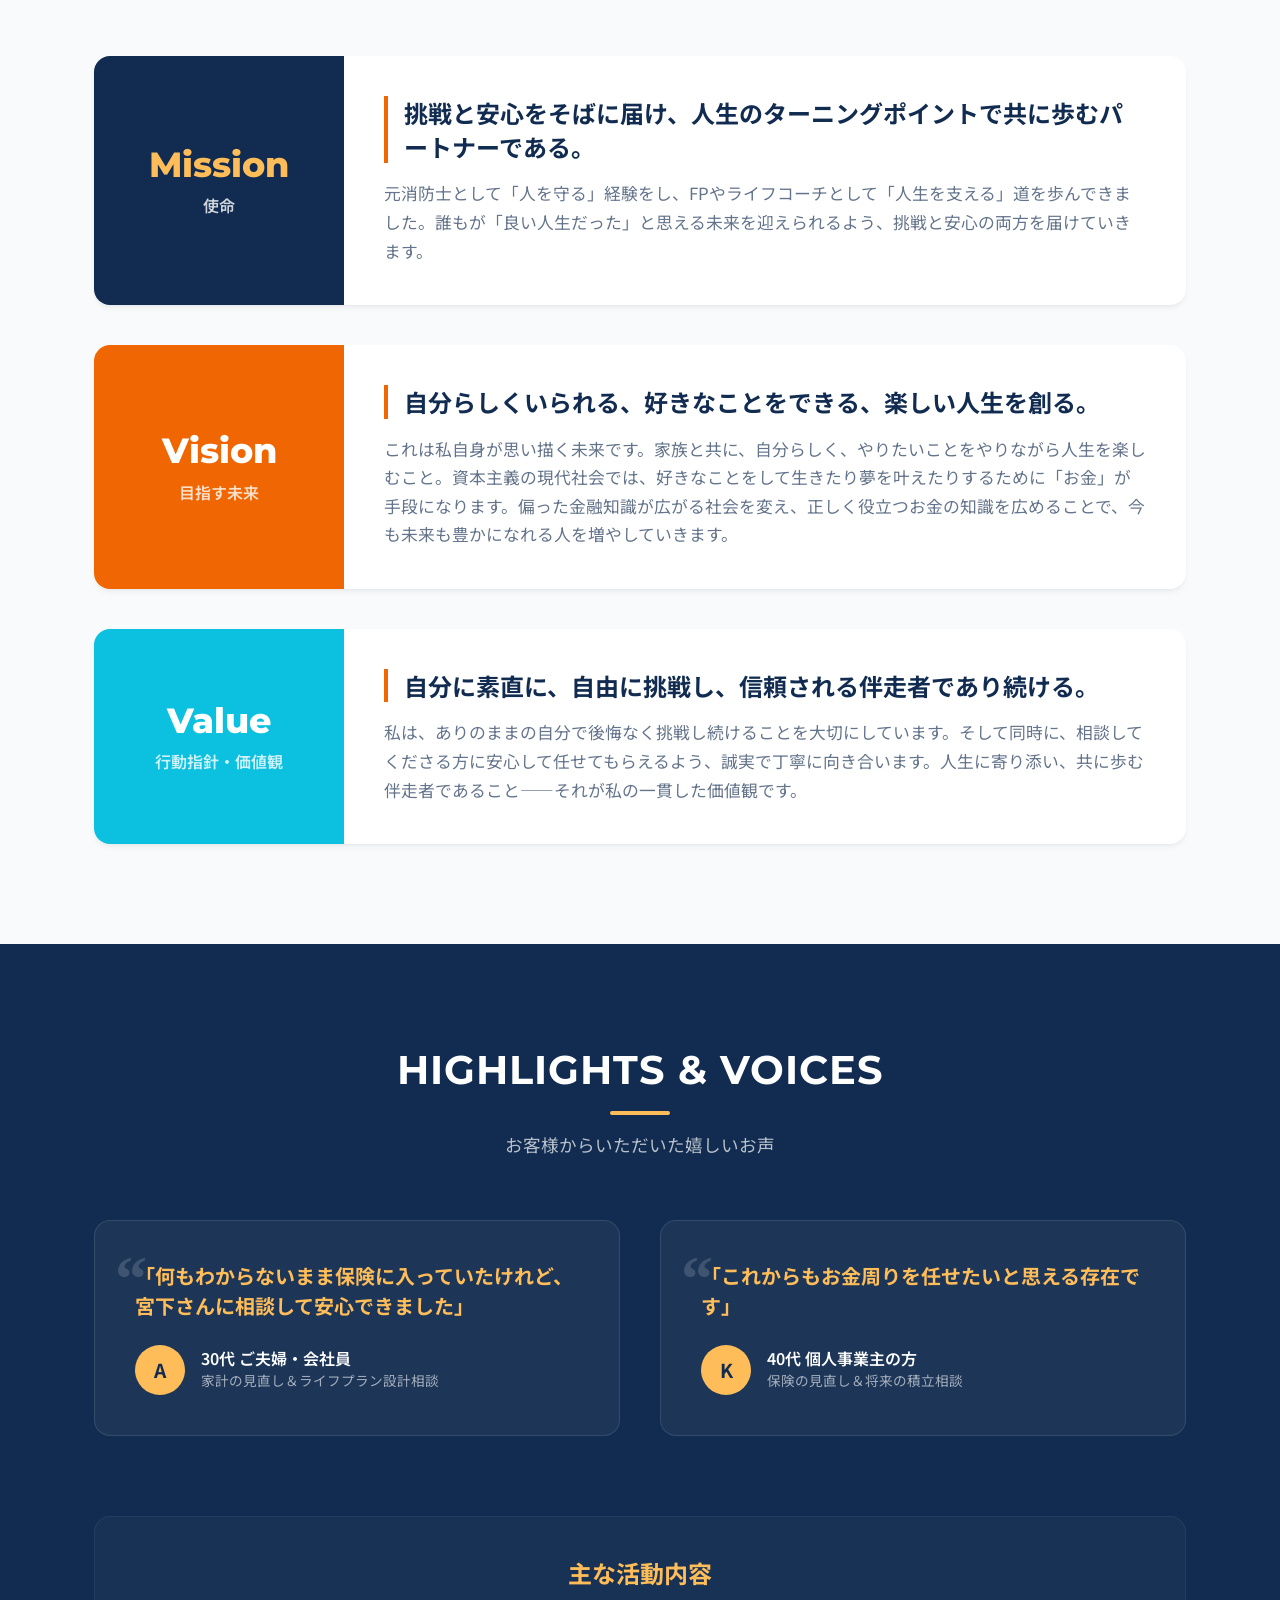
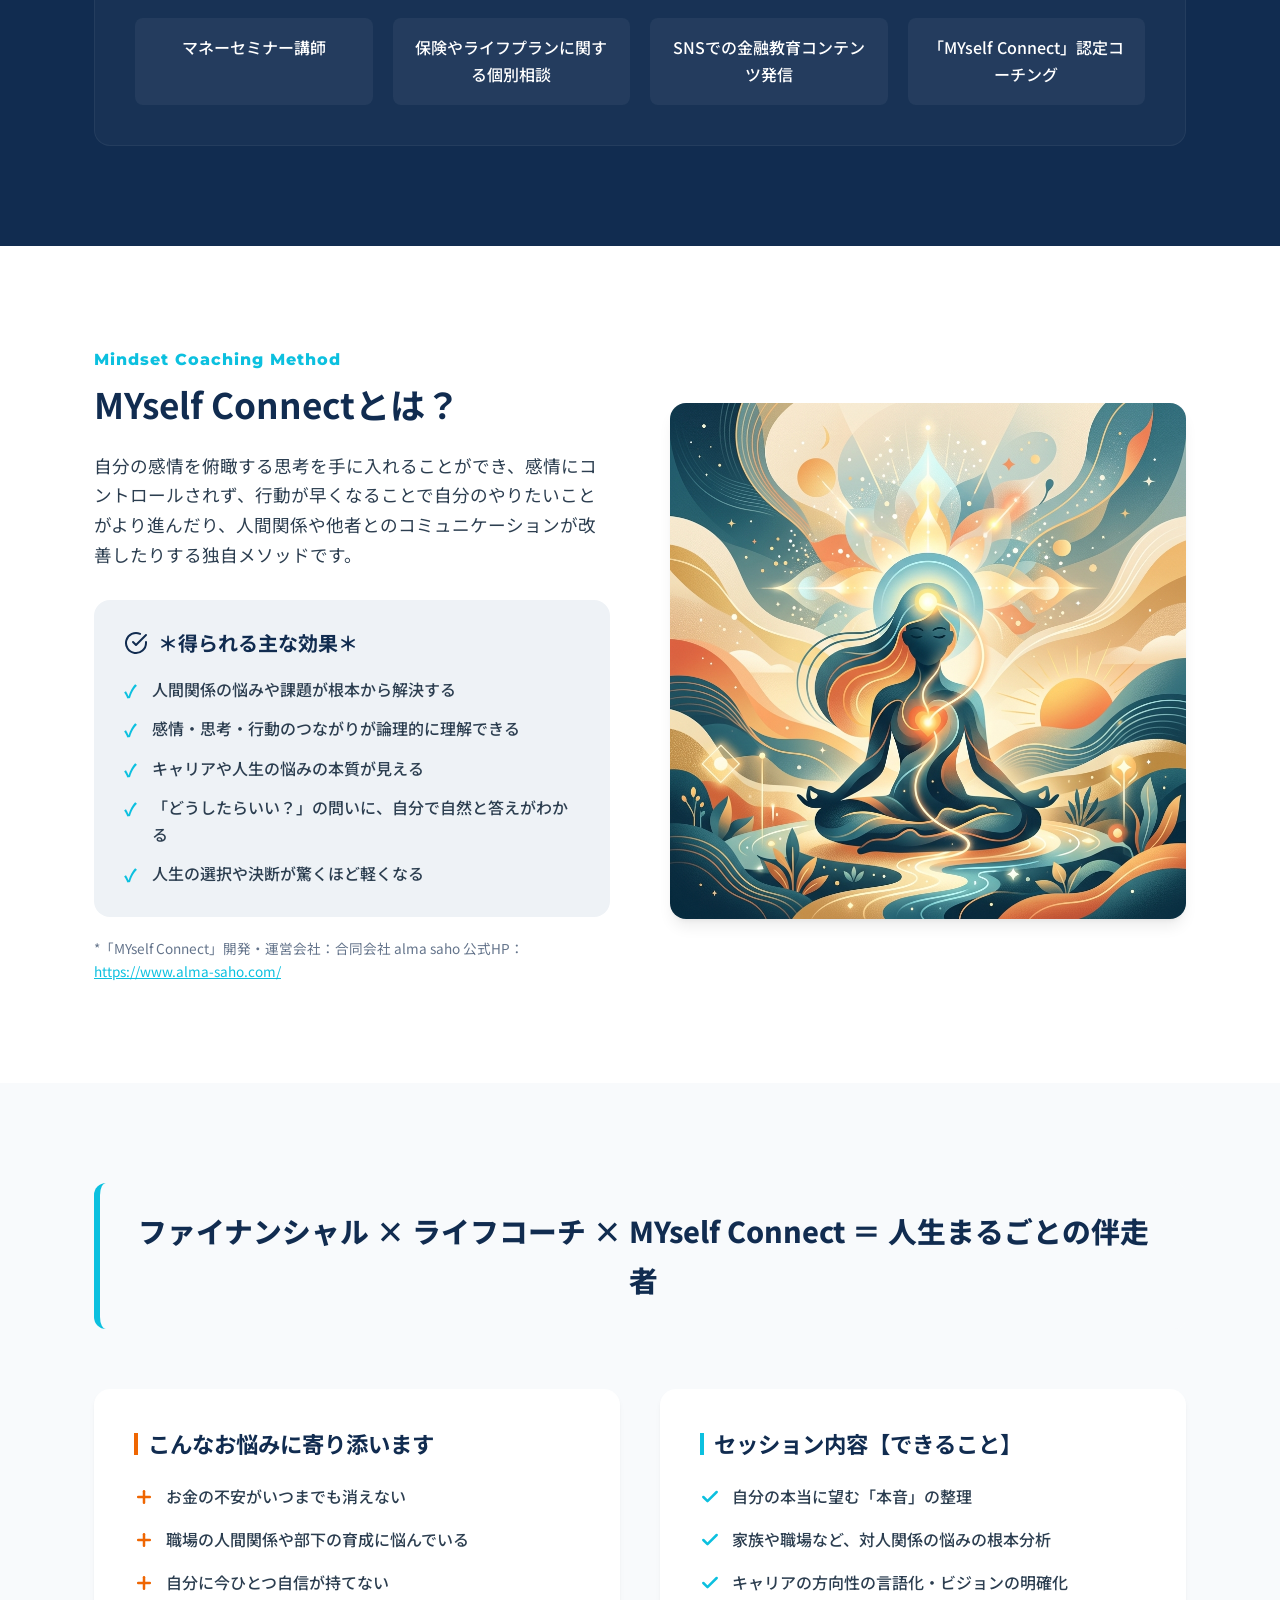
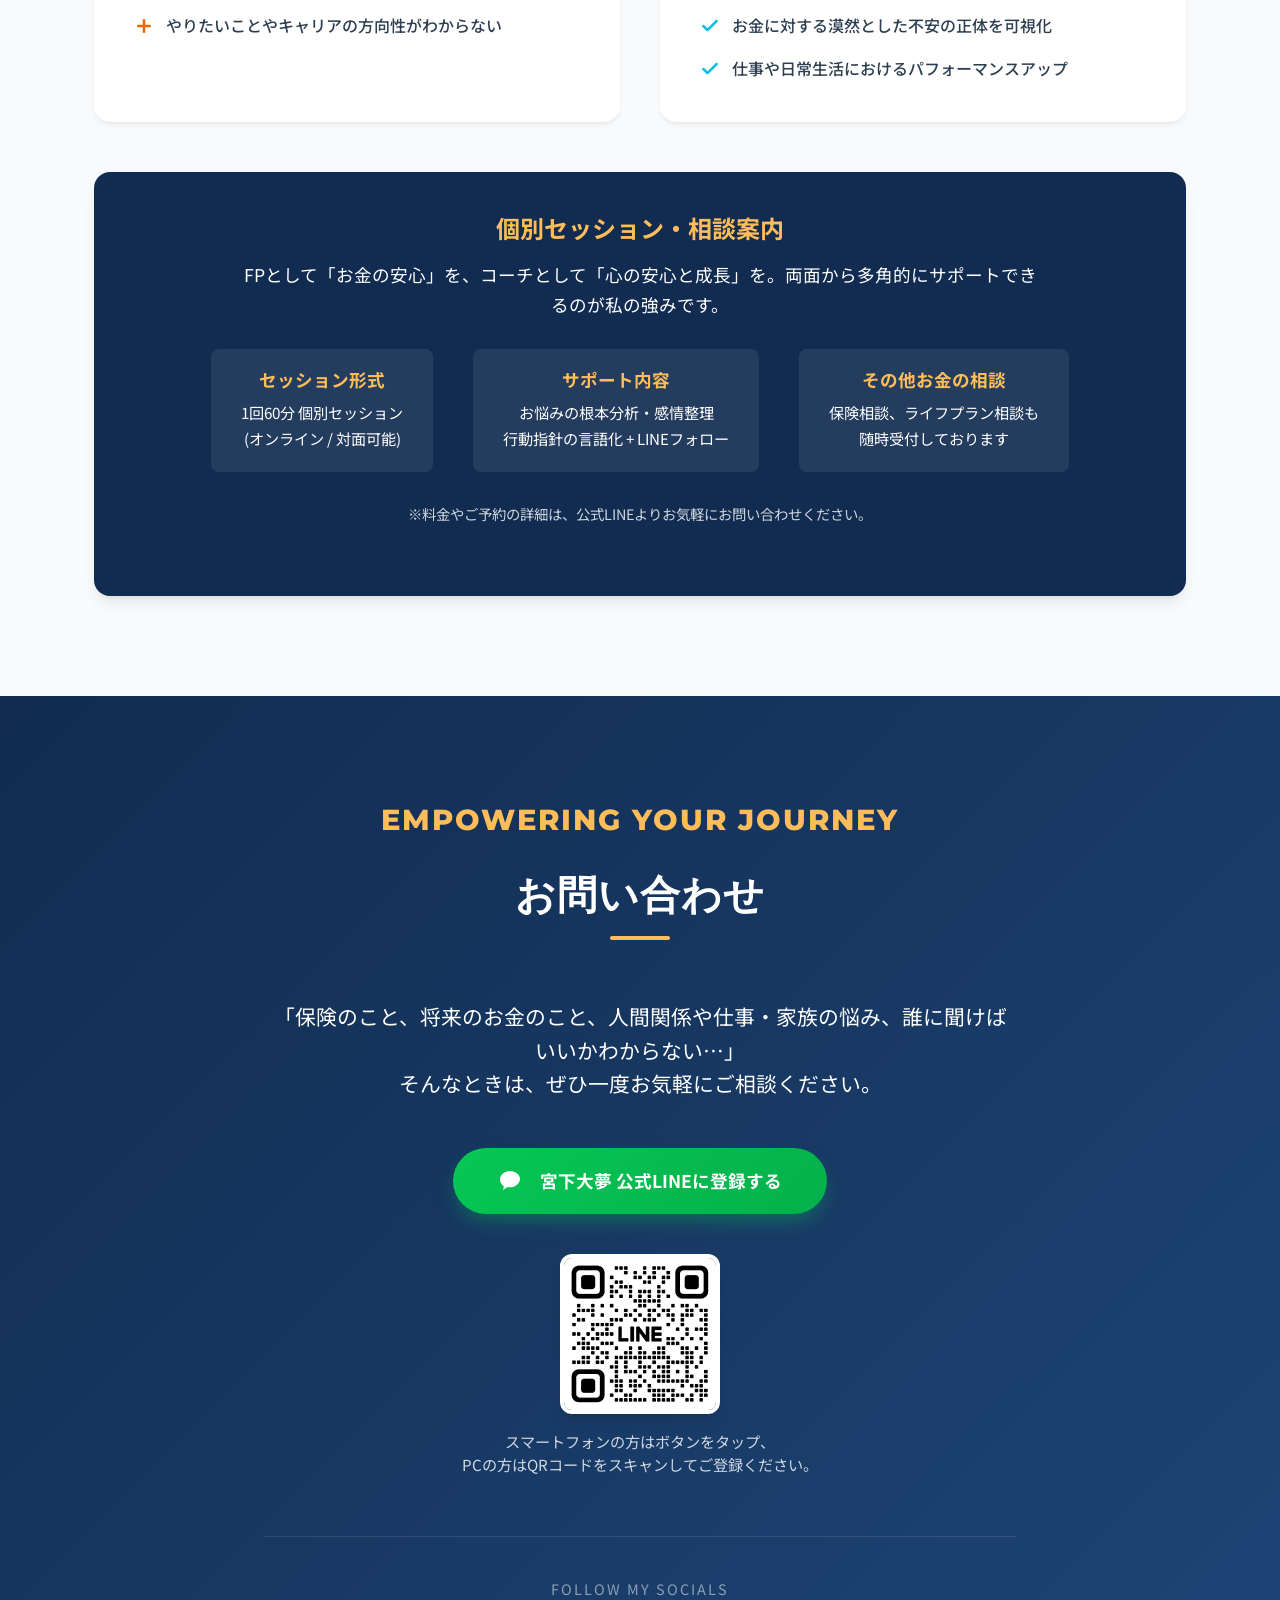
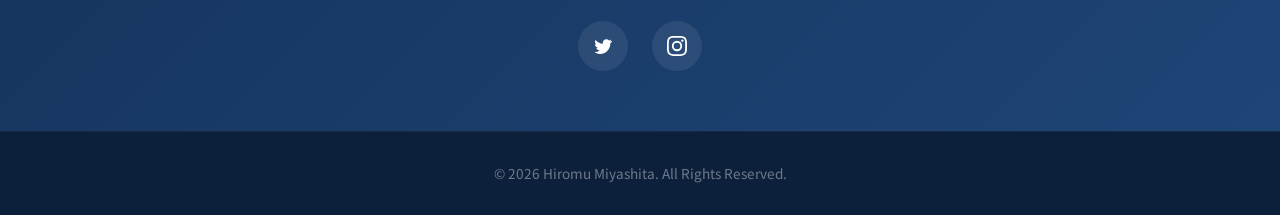
==== commit 701f591a: "feat: お問い合わせセクションに公式LINEのQRコード画像を追加し、アセットを更新" ====
--- a/index.html
+++ b/index.html
@@ -428,6 +428,14 @@
         宮下大夢 公式LINEに登録する
       </a>
 
+      <div class="line-qr-container">
+        <img src="images/公式Line.png" alt="宮下大夢 公式LINE QRコード" class="line-qr">
+        <p class="line-qr-text">
+          スマートフォンの方はボタンをタップ、<br>
+          PCの方はQRコードをスキャンしてご登録ください。
+        </p>
+      </div>
+
       <div class="contact-socials">
         <div class="social-title">Follow my socials</div>
         <div class="social-links">
--- a/style.css
+++ b/style.css
@@ -841,6 +841,34 @@
   margin-bottom: 48px;
 }
 
+.line-qr-container {
+  margin-top: 40px;
+  display: flex;
+  flex-direction: column;
+  align-items: center;
+  gap: 16px;
+}
+
+.line-qr {
+  width: 160px;
+  height: 160px;
+  border-radius: 12px;
+  border: 4px solid var(--color-bg-white);
+  box-shadow: var(--shadow-medium);
+  background-color: var(--color-bg-white);
+  transition: var(--transition-smooth);
+}
+
+.line-qr:hover {
+  transform: scale(1.05);
+}
+
+.line-qr-text {
+  font-size: 0.95rem;
+  line-height: 1.5;
+  color: rgba(255, 255, 255, 0.8);
+}
+
 .contact-socials {
   margin-top: 60px;
   border-top: 1px solid rgba(255, 255, 255, 0.1);
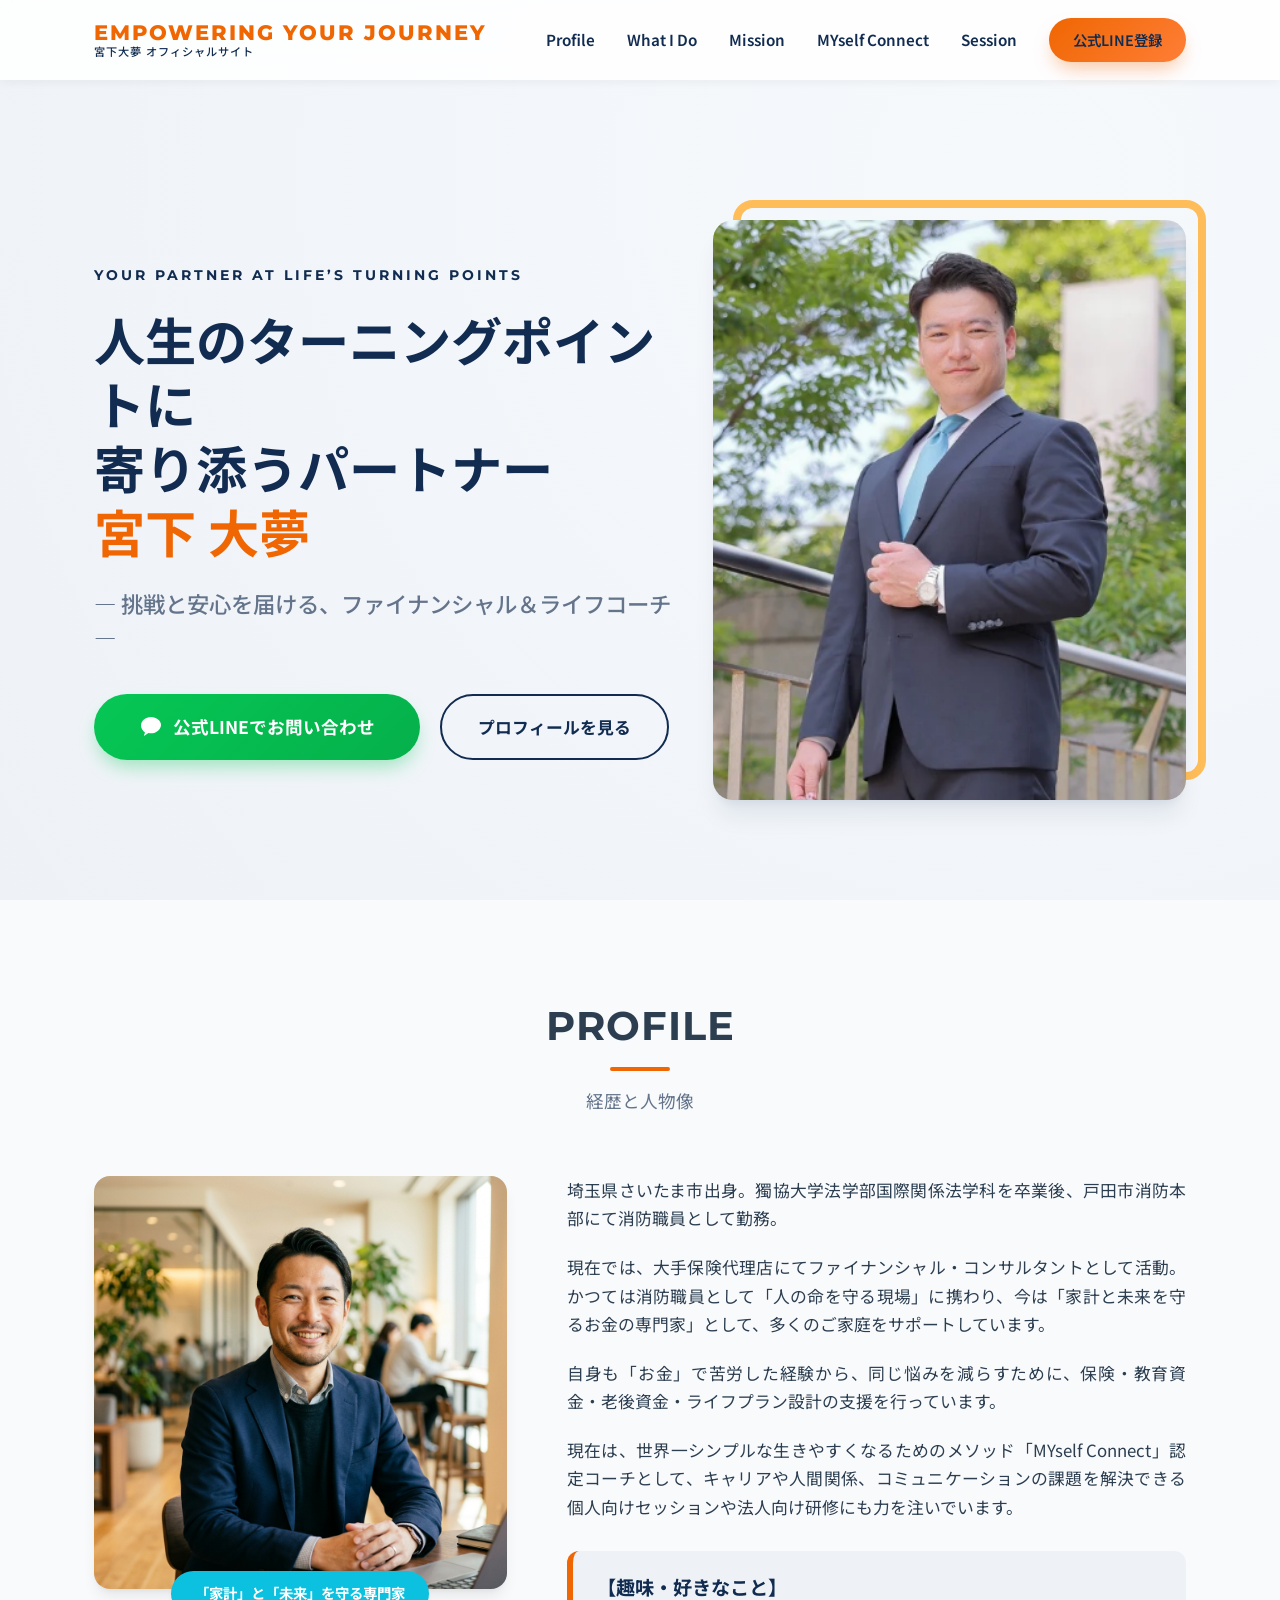
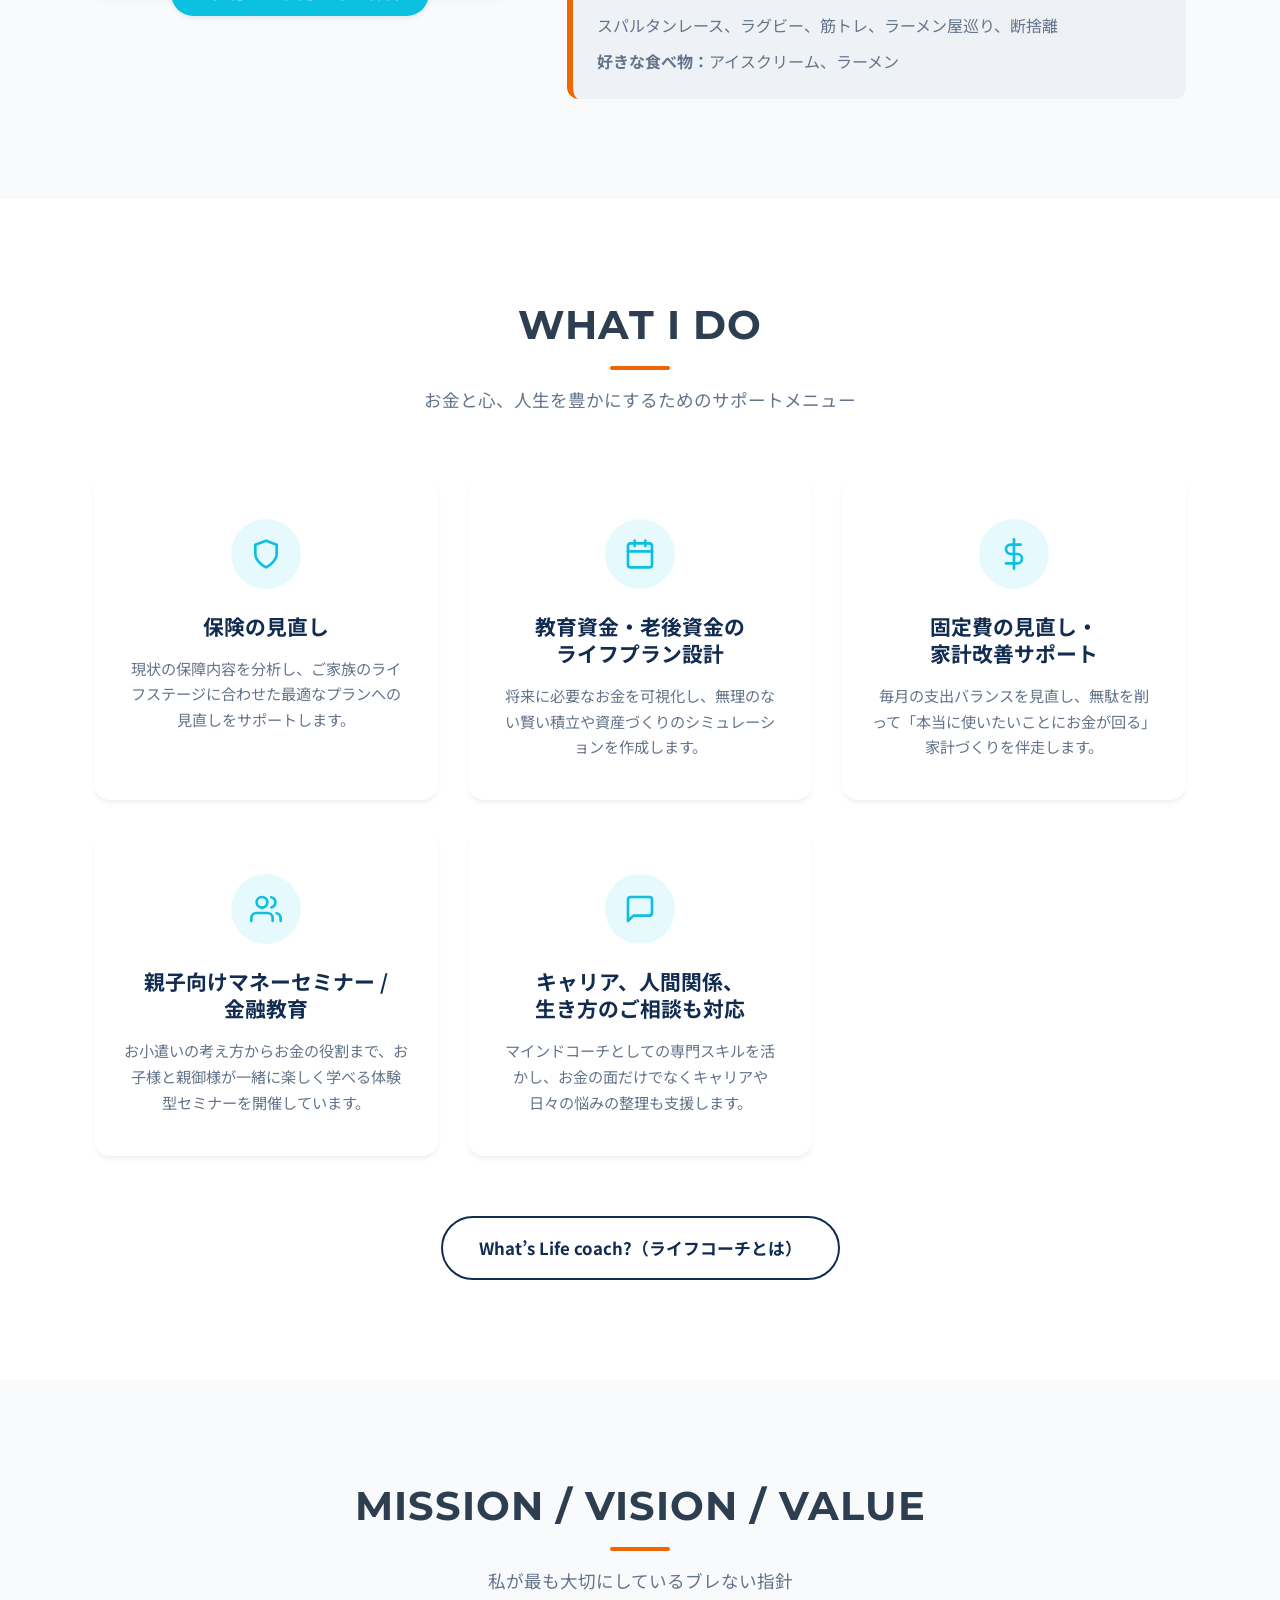
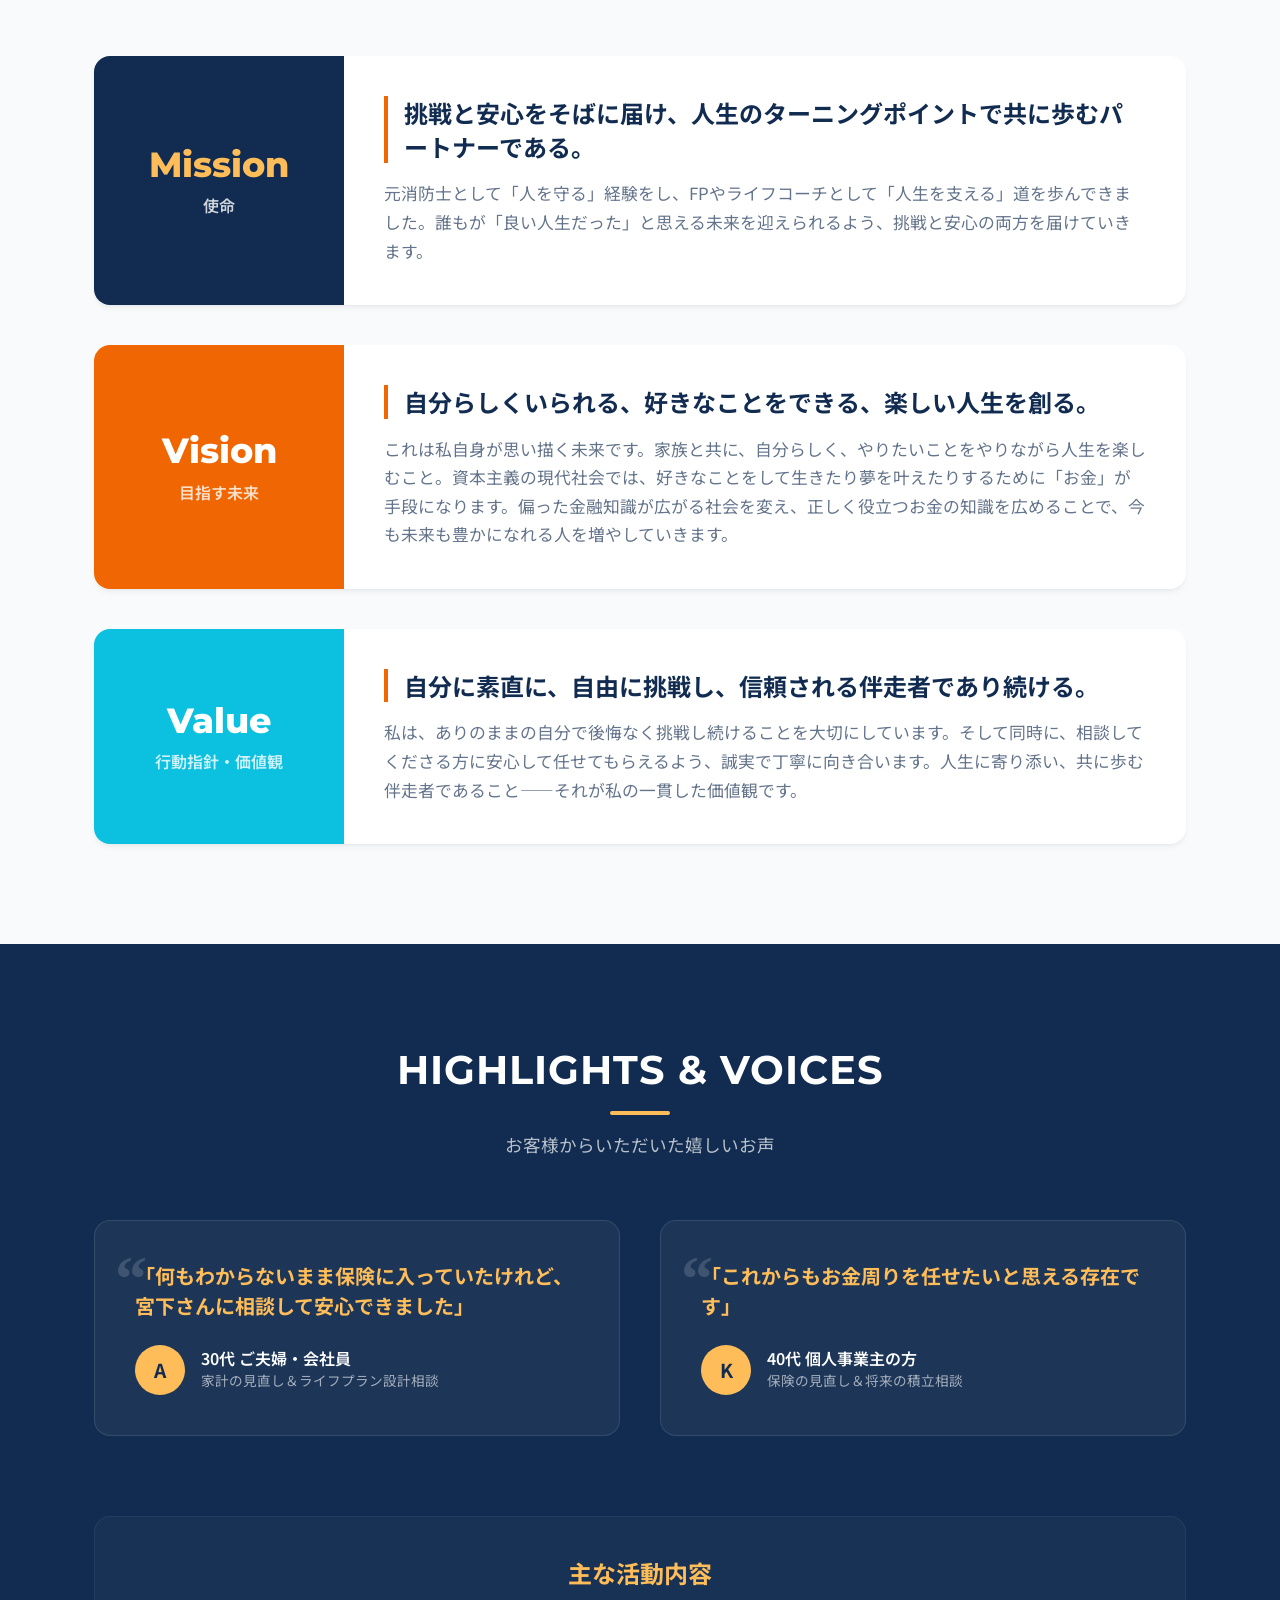
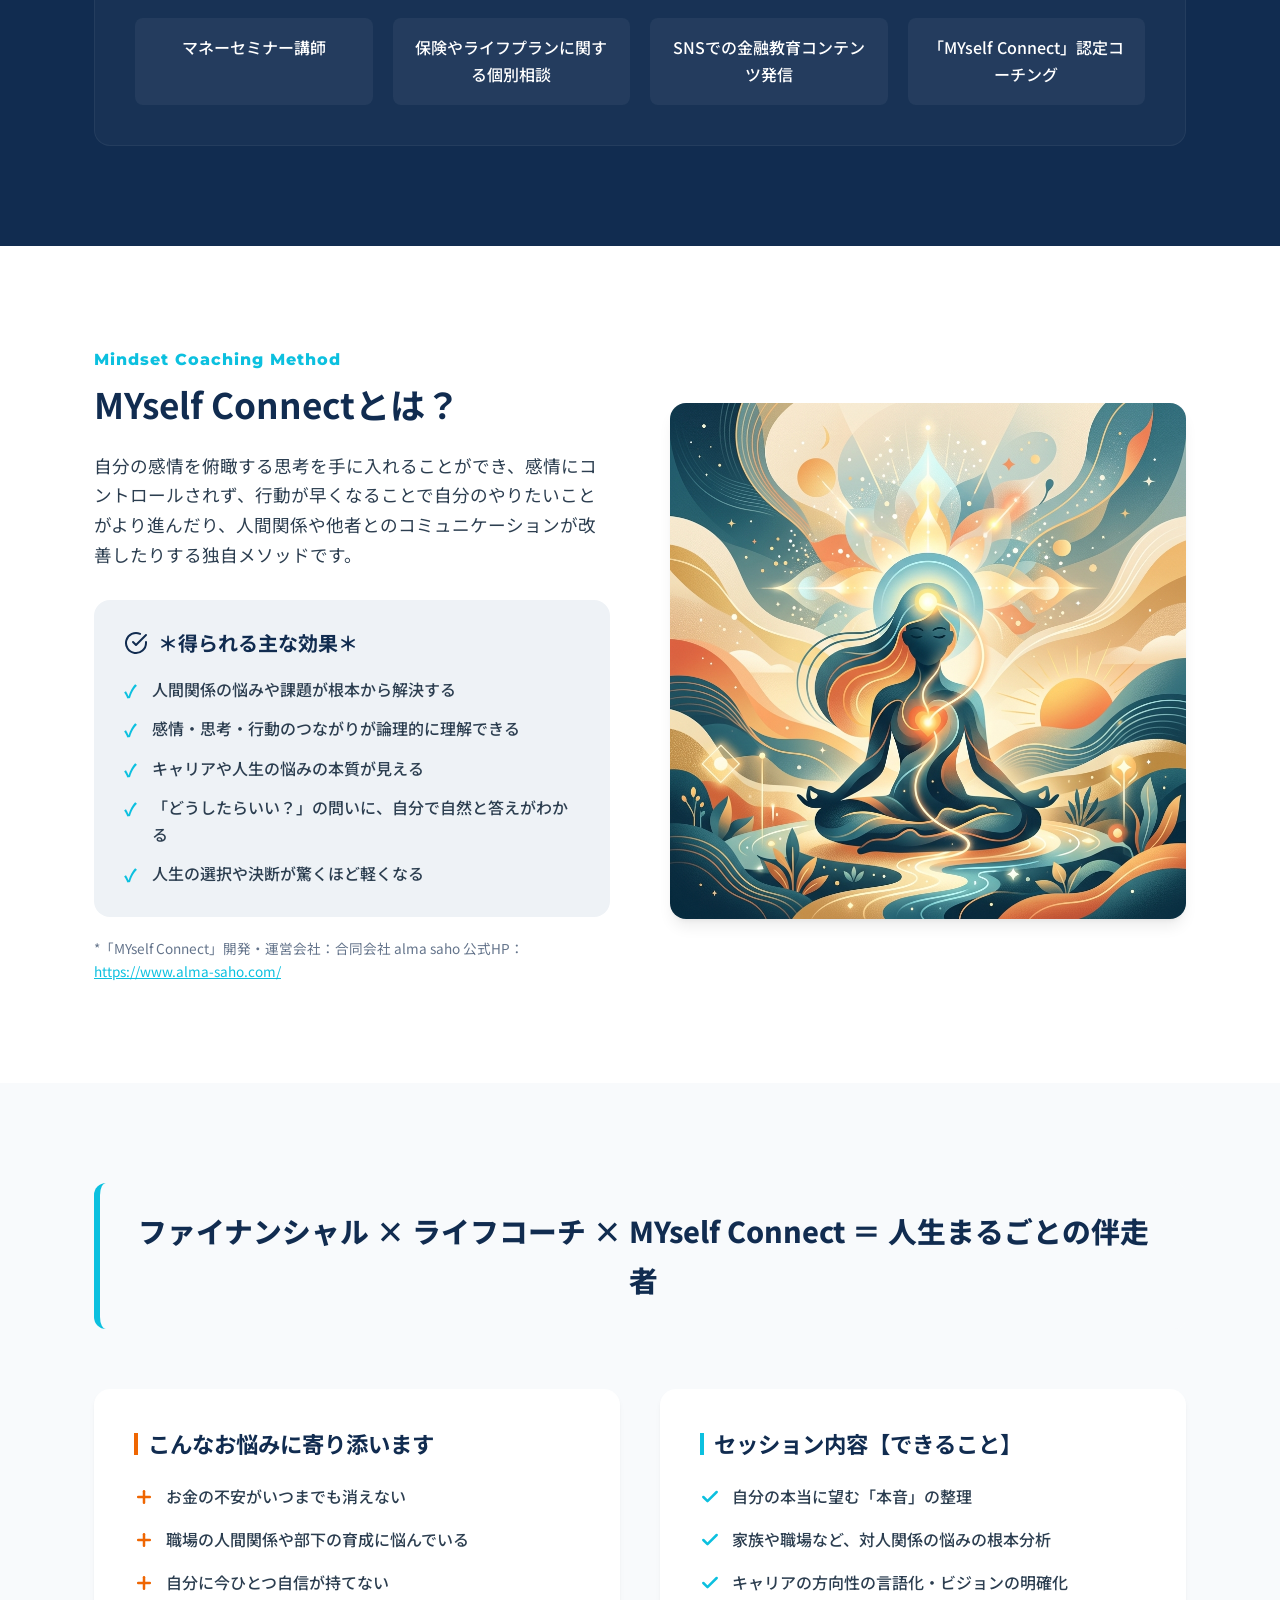
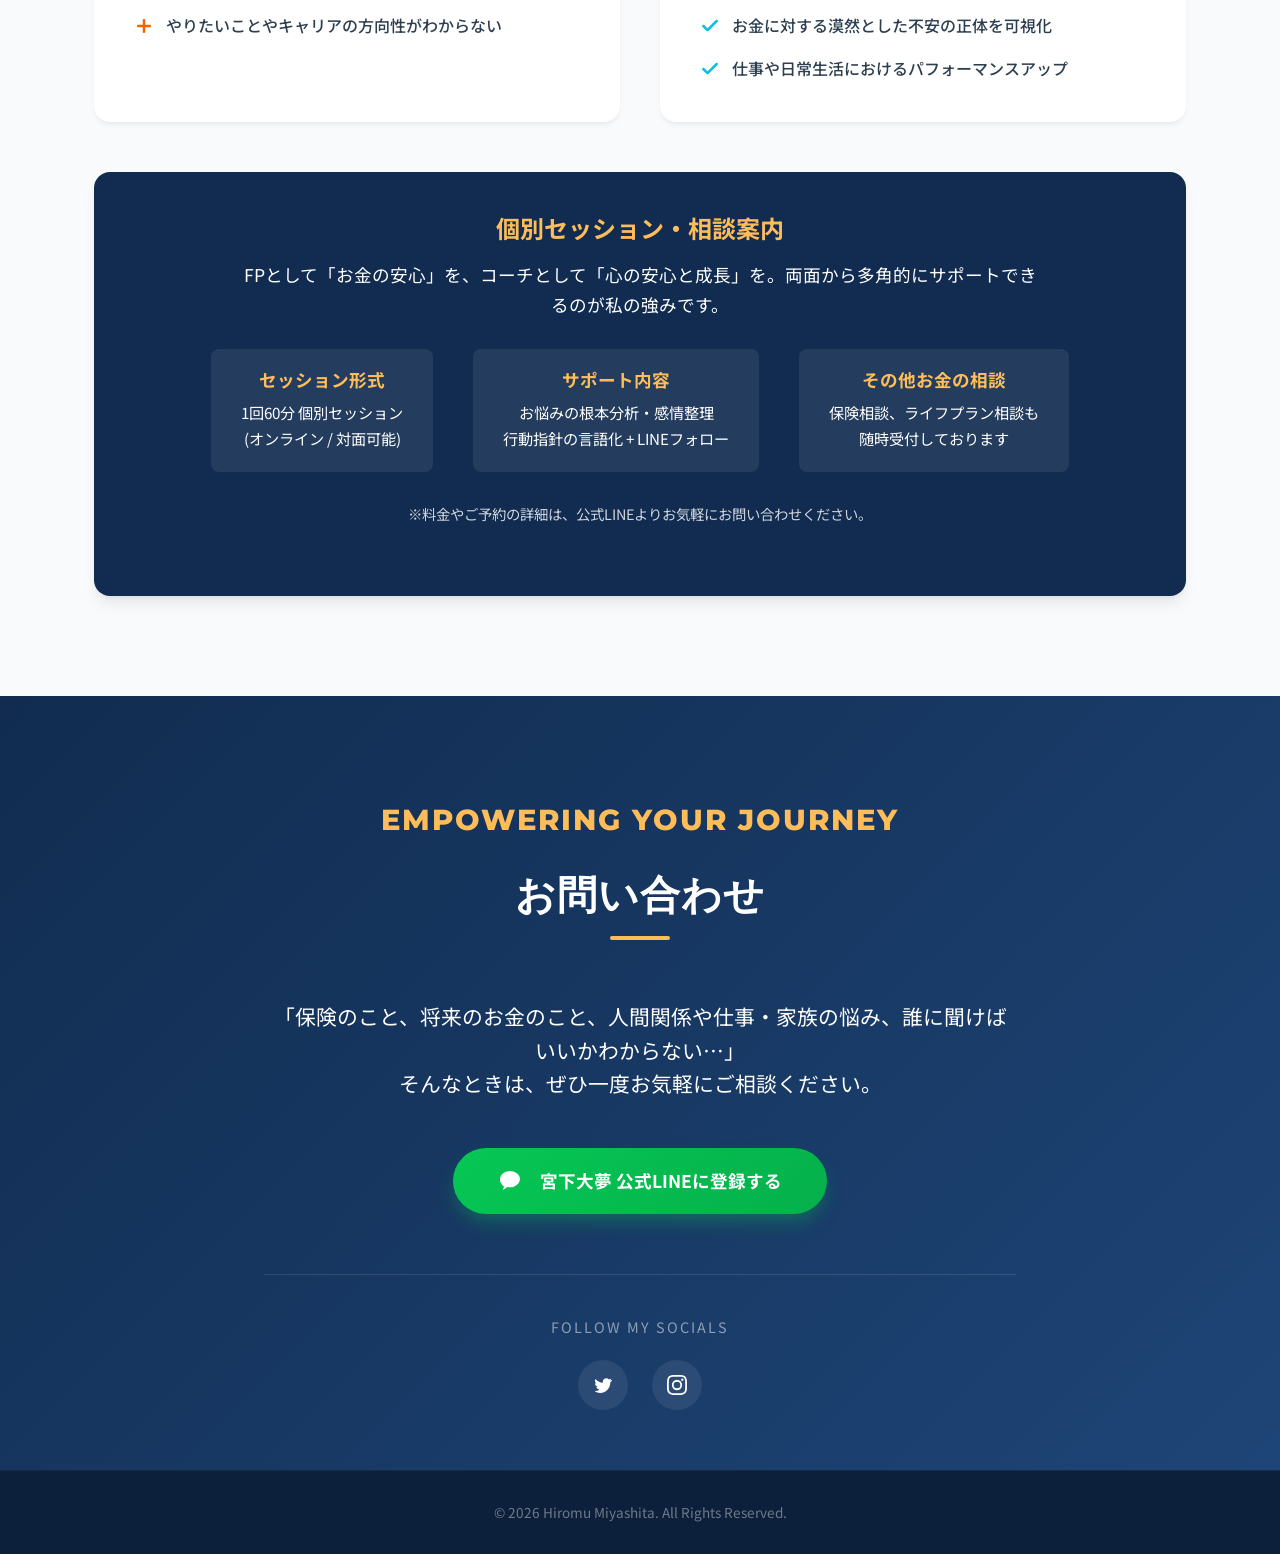
==== commit 721fd4a5: "style: 不要になったLINEのQRコード表示エリアを削除" ====
--- a/index.html
+++ b/index.html
@@ -428,14 +428,6 @@
         宮下大夢 公式LINEに登録する
       </a>
 
-      <div class="line-qr-container">
-        <img src="images/公式Line.png" alt="宮下大夢 公式LINE QRコード" class="line-qr">
-        <p class="line-qr-text">
-          スマートフォンの方はボタンをタップ、<br>
-          PCの方はQRコードをスキャンしてご登録ください。
-        </p>
-      </div>
-
       <div class="contact-socials">
         <div class="social-title">Follow my socials</div>
         <div class="social-links">
--- a/style.css
+++ b/style.css
@@ -840,35 +840,6 @@
   line-height: 1.6;
   margin-bottom: 48px;
 }
-
-.line-qr-container {
-  margin-top: 40px;
-  display: flex;
-  flex-direction: column;
-  align-items: center;
-  gap: 16px;
-}
-
-.line-qr {
-  width: 160px;
-  height: 160px;
-  border-radius: 12px;
-  border: 4px solid var(--color-bg-white);
-  box-shadow: var(--shadow-medium);
-  background-color: var(--color-bg-white);
-  transition: var(--transition-smooth);
-}
-
-.line-qr:hover {
-  transform: scale(1.05);
-}
-
-.line-qr-text {
-  font-size: 0.95rem;
-  line-height: 1.5;
-  color: rgba(255, 255, 255, 0.8);
-}
-
 .contact-socials {
   margin-top: 60px;
   border-top: 1px solid rgba(255, 255, 255, 0.1);
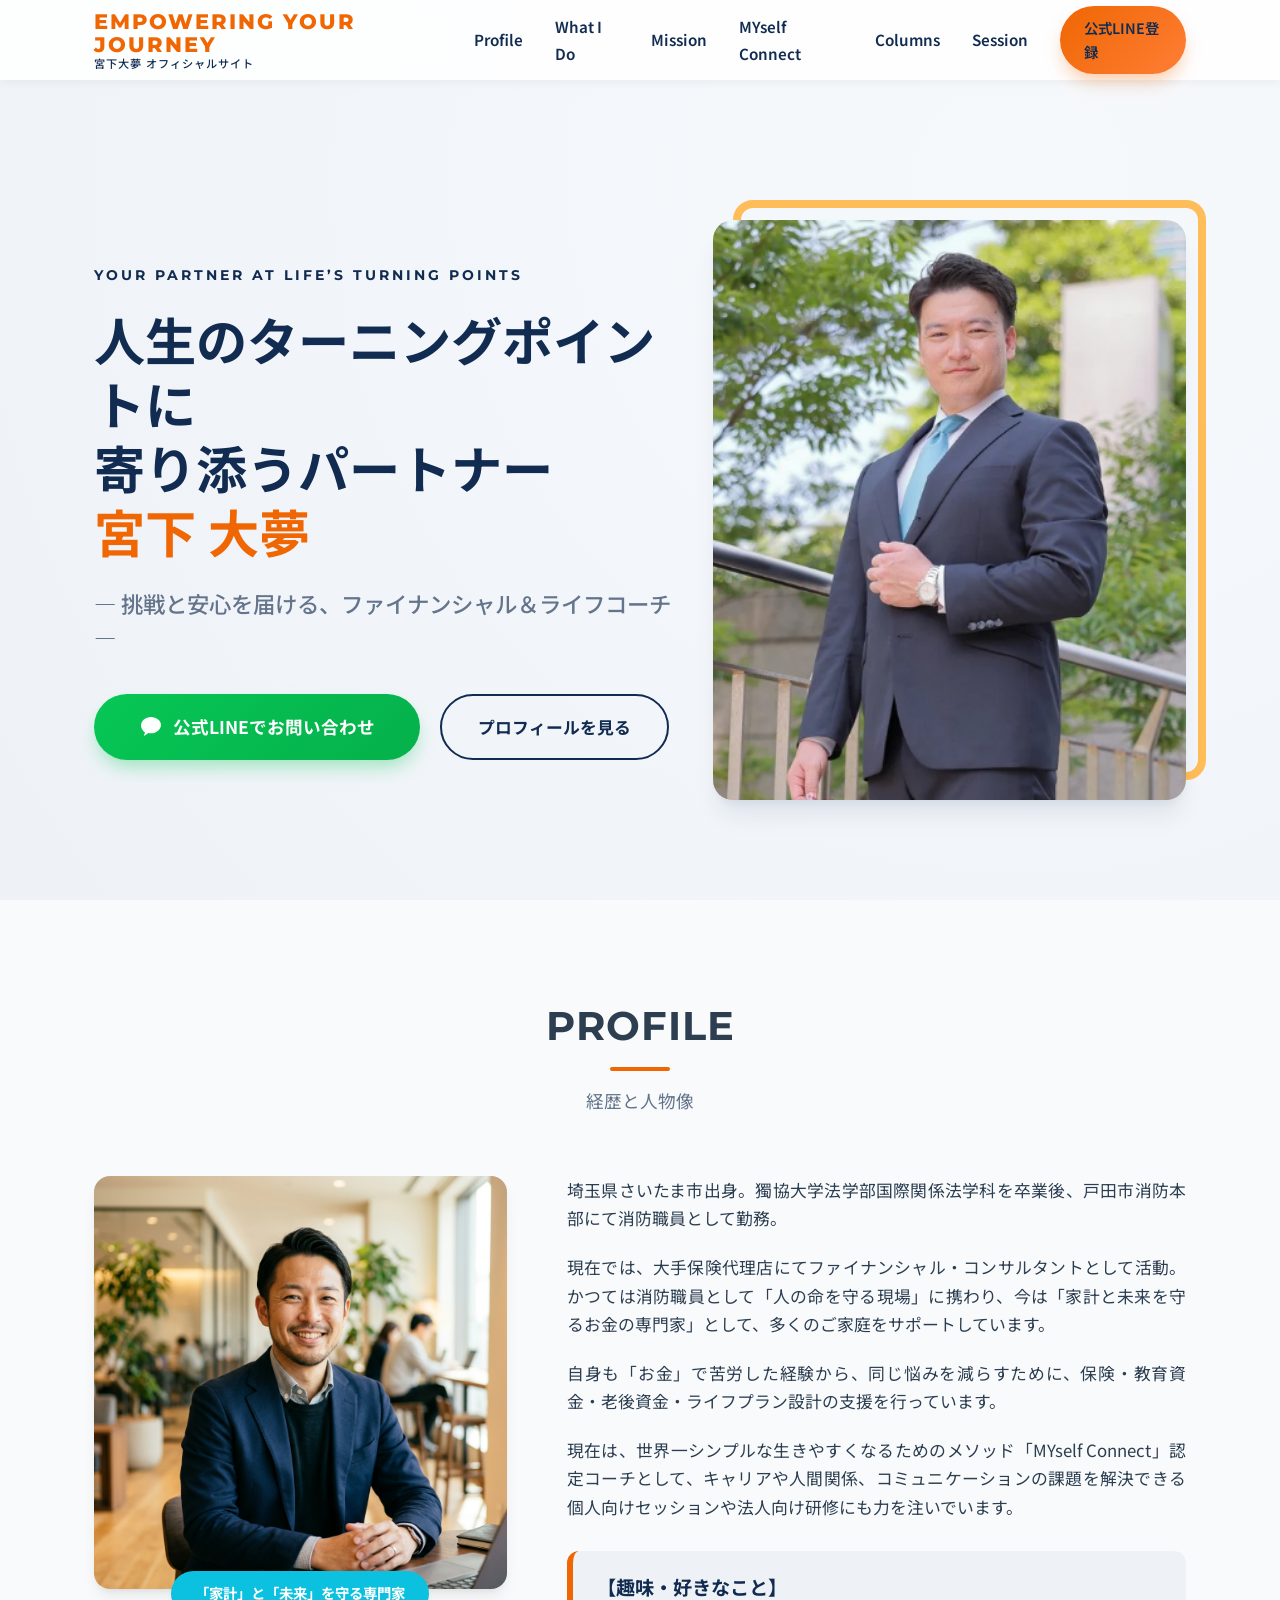
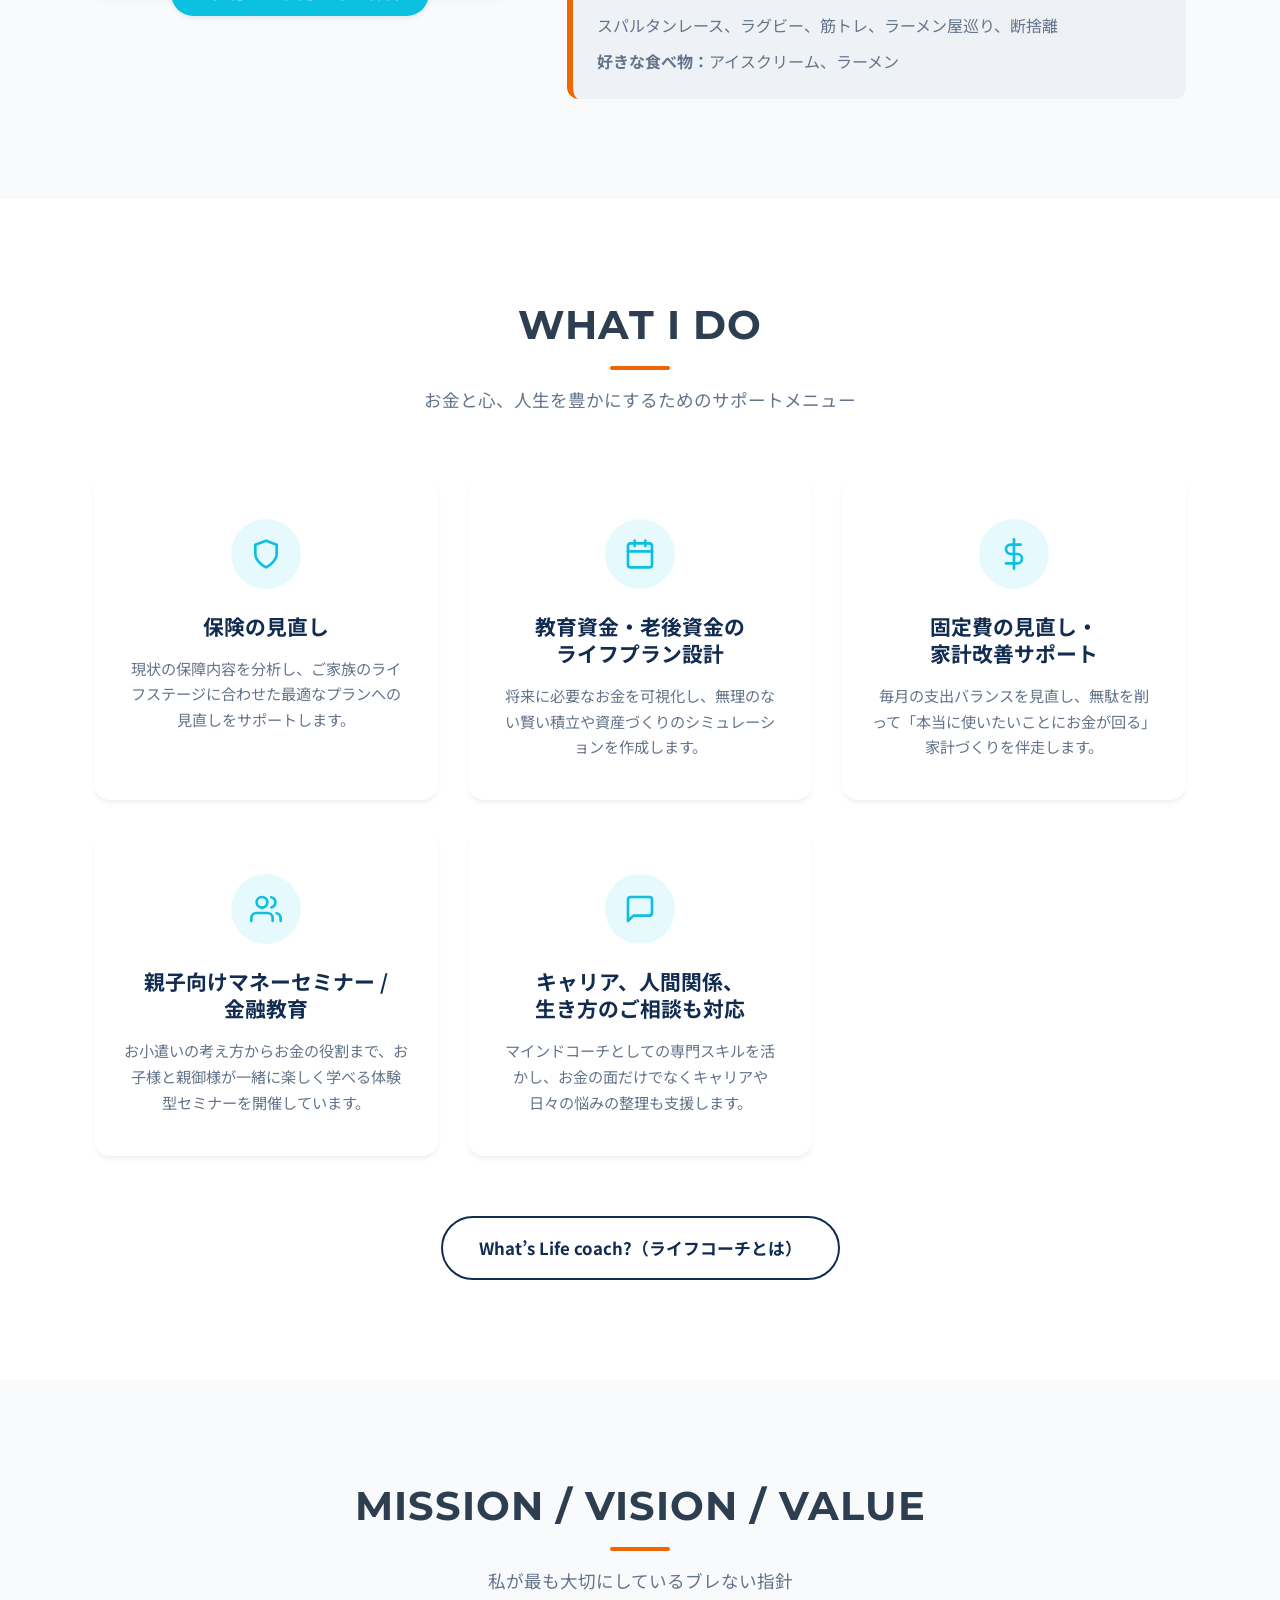
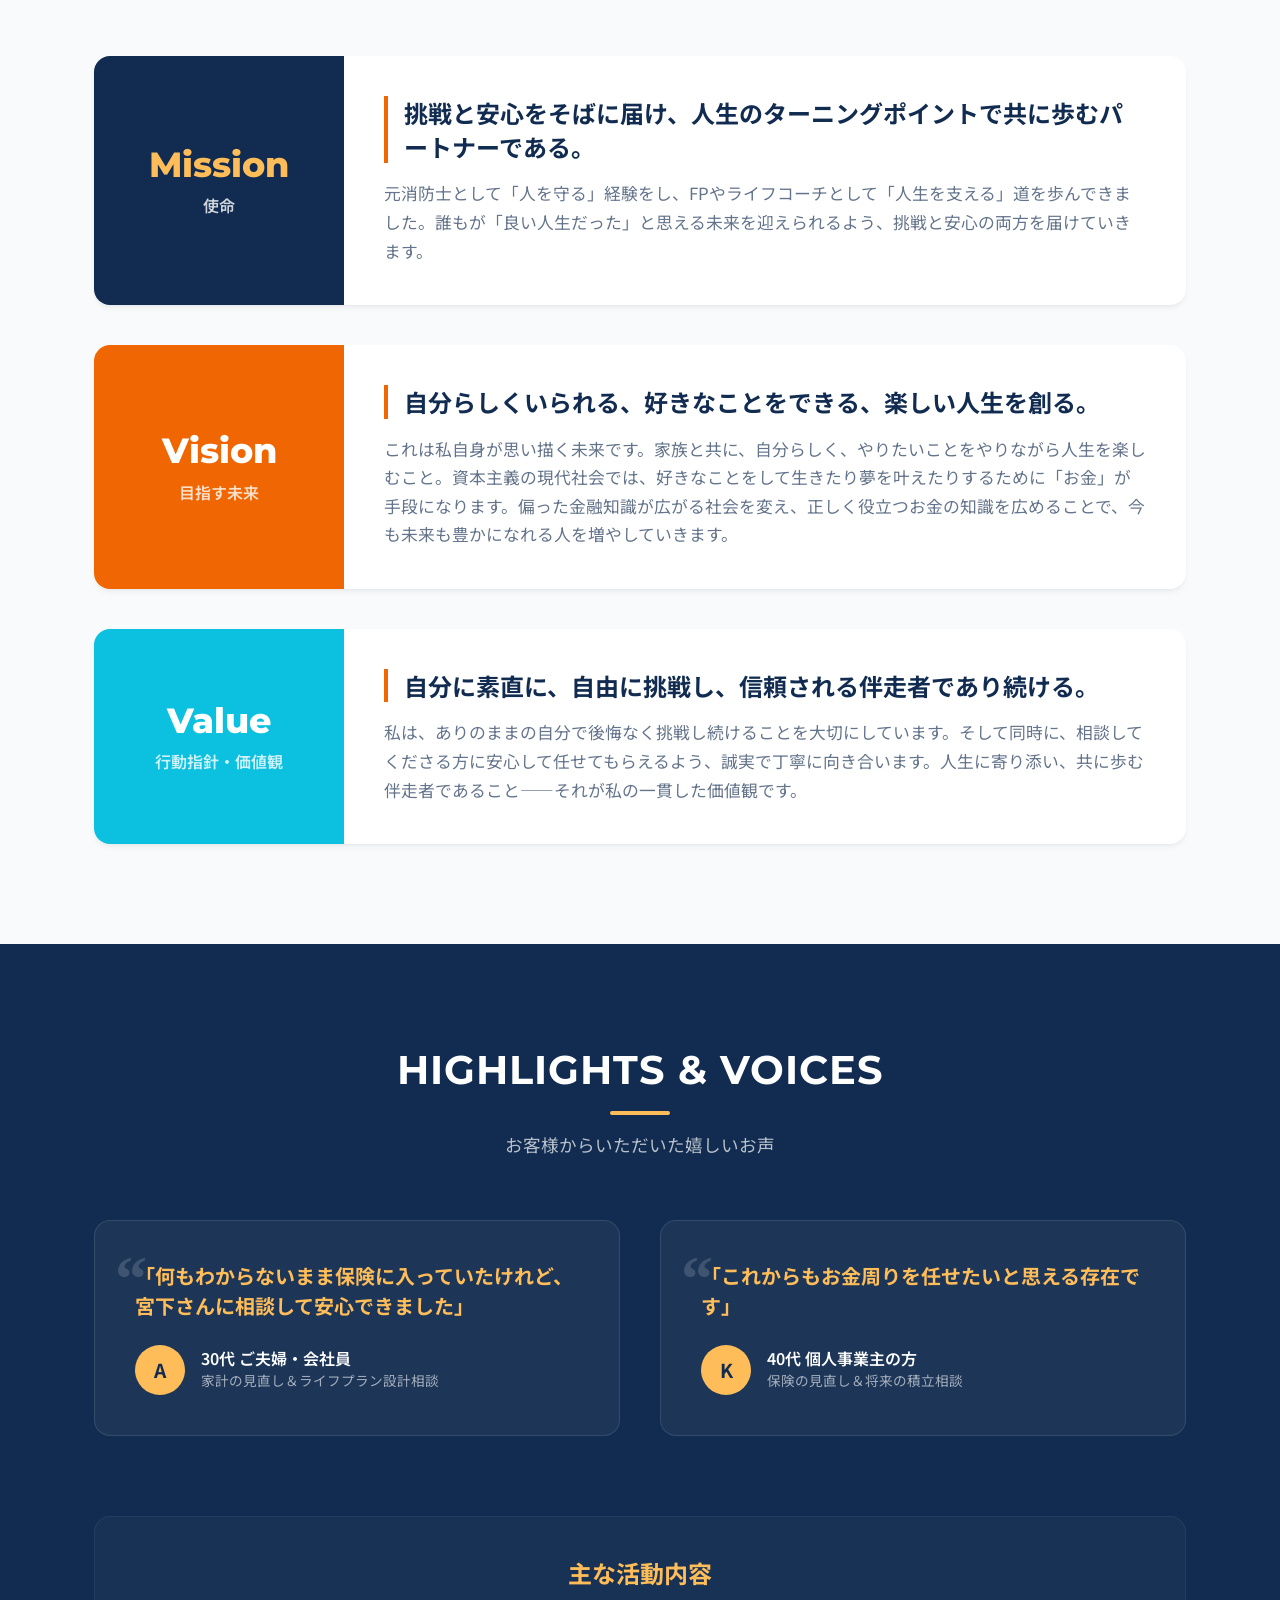
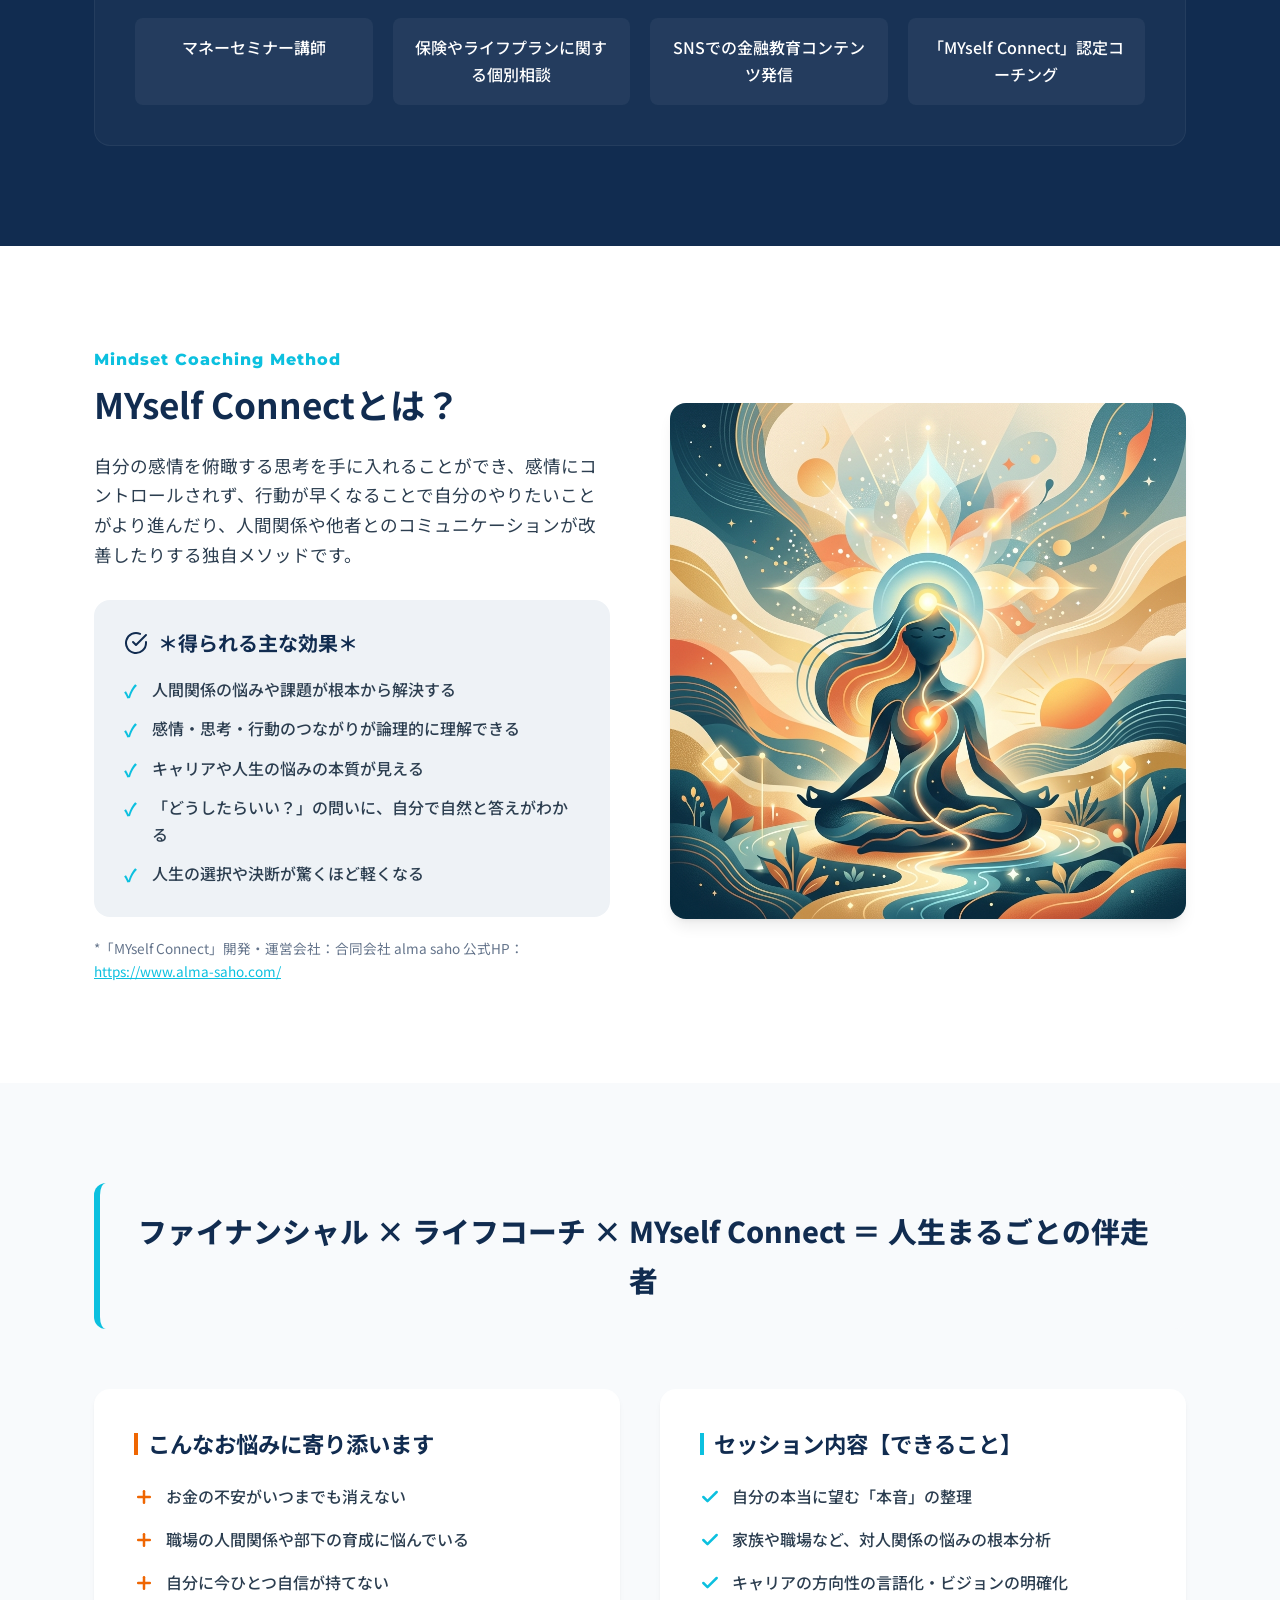
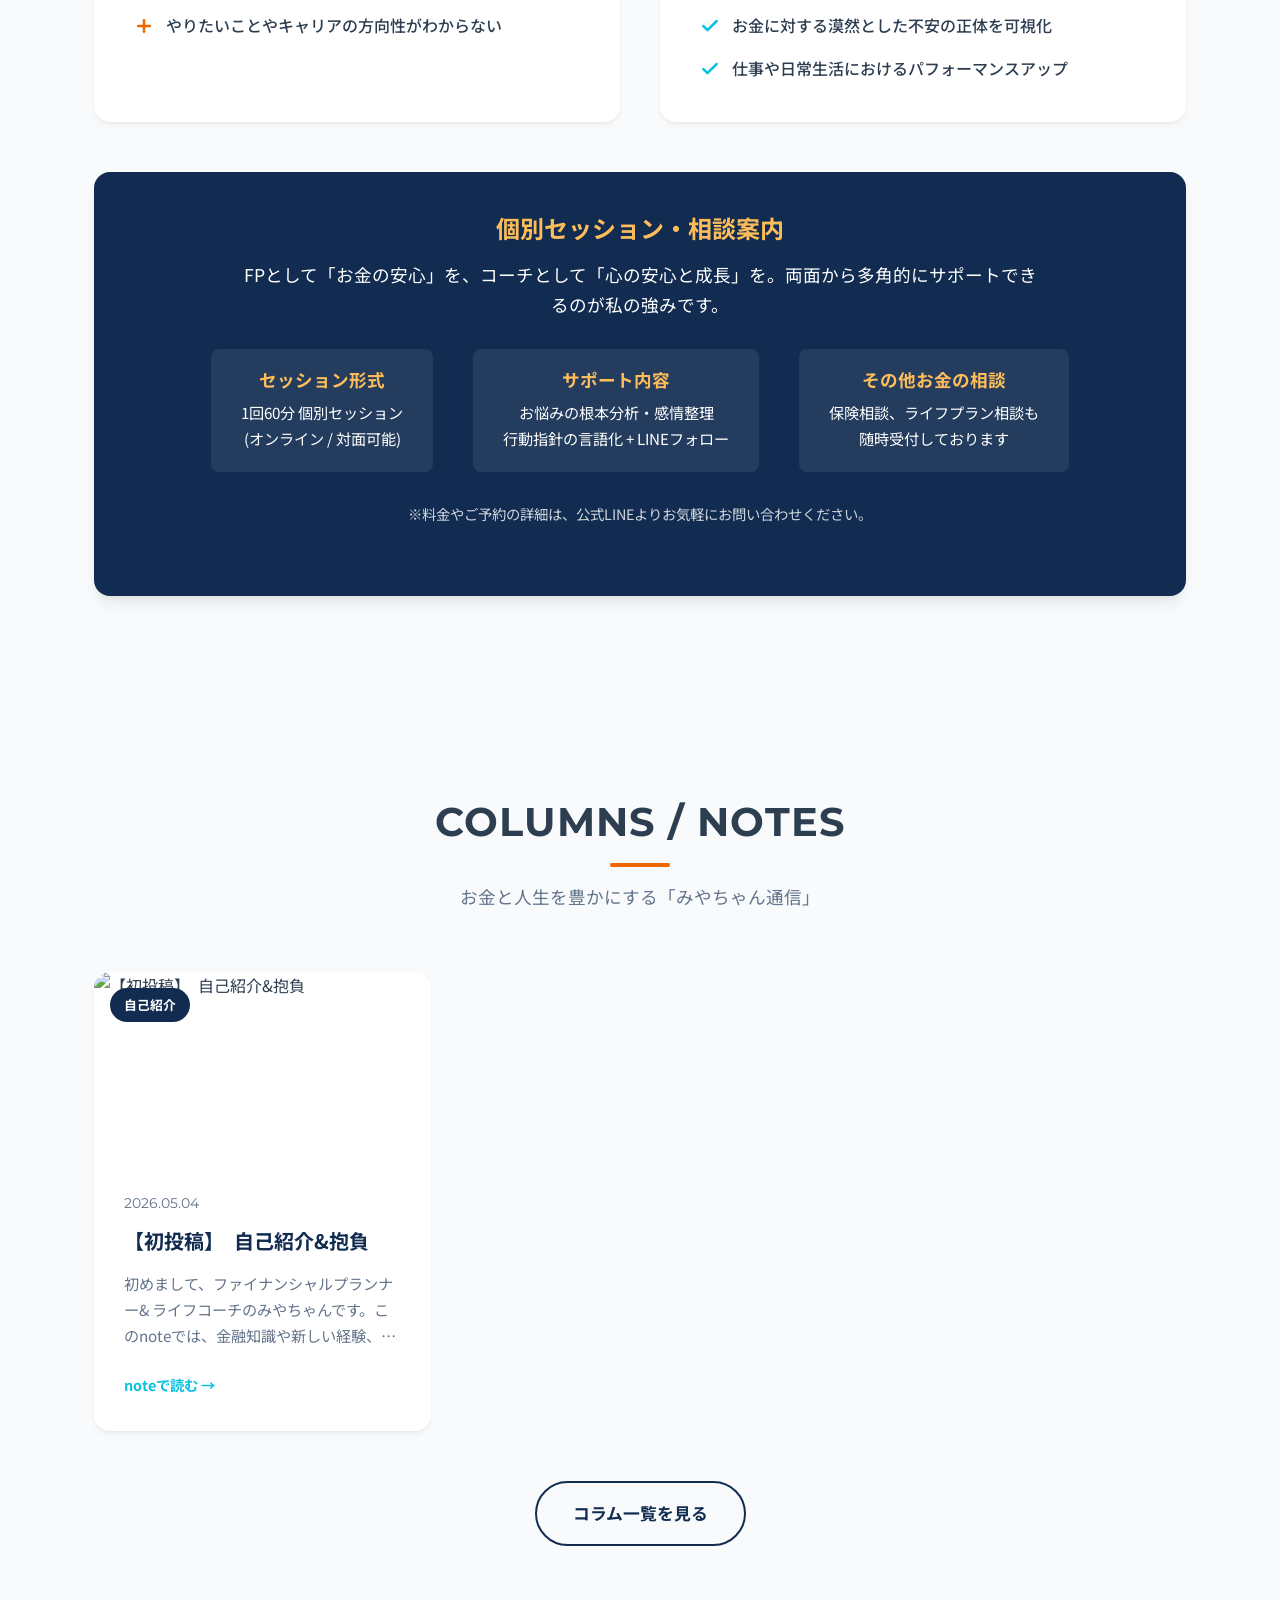
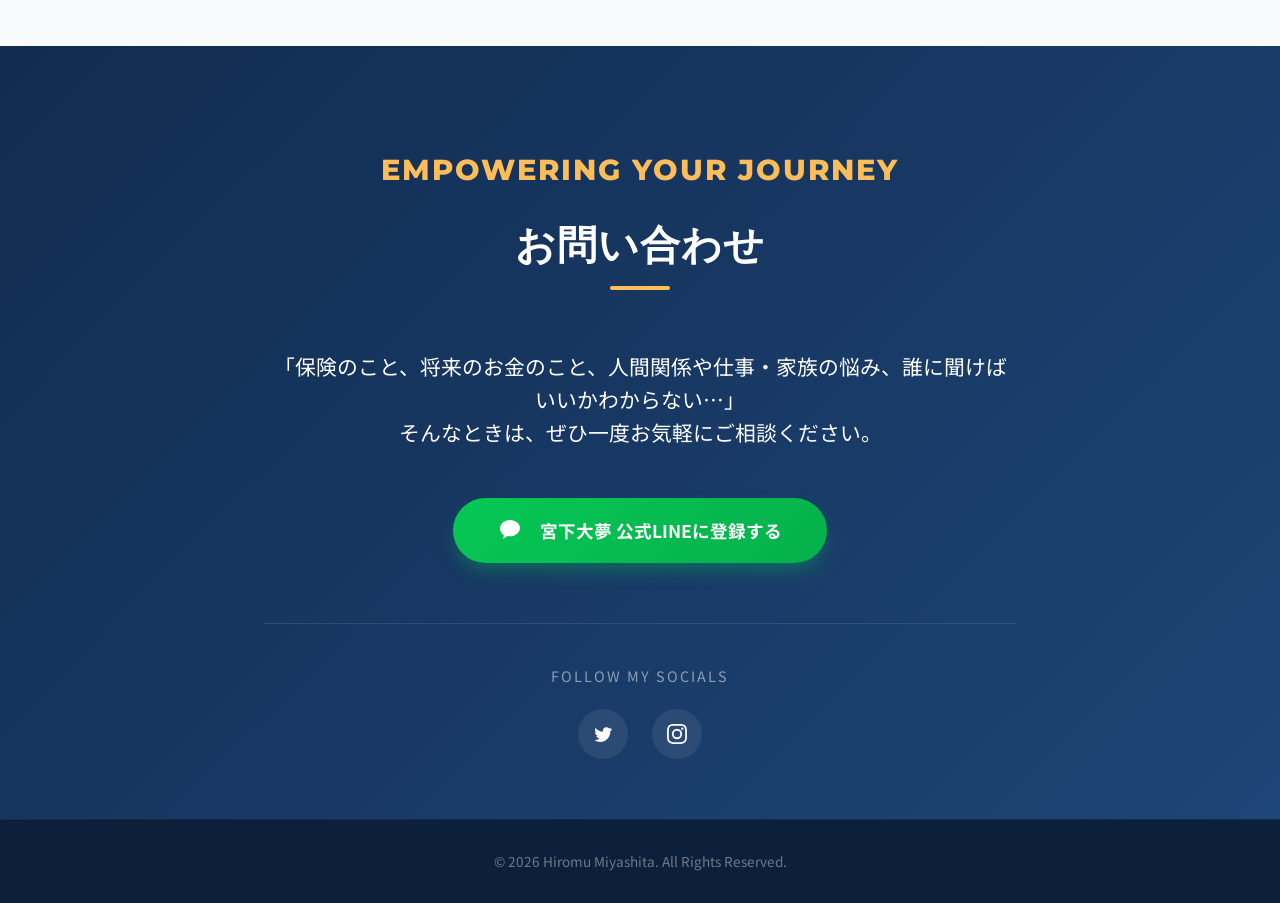
==== commit f0677389: "feat: add notes page and columns preview section with actual note article" ====
--- a/index.html
+++ b/index.html
@@ -25,6 +25,7 @@
           <li><a href="#services">What I Do</a></li>
           <li><a href="#mvv">Mission</a></li>
           <li><a href="#myself">MYself Connect</a></li>
+          <li><a href="notes.html">Columns</a></li>
           <li><a href="#session">Session</a></li>
           <li><a href="https://lin.ee/aeJxuSj" target="_blank" class="btn btn-primary btn-header">公式LINE登録</a></li>
         </ul>
@@ -410,6 +411,33 @@
     </div>
   </section>
 
+  <!-- --- NOTES PREVIEW SECTION --- -->
+  <section class="section section-bg-light notes-preview-section">
+    <div class="container">
+      <h2 class="section-title">Columns / Notes</h2>
+      <p class="section-subtitle">お金と人生を豊かにする「みやちゃん通信」</p>
+
+      <div class="notes-grid">
+        <a href="https://note.com/lfins_miyachan/n/nfc648cda6471" class="note-card" target="_blank">
+          <div class="note-image-wrapper">
+            <img src="https://assets.st-note.com/production/uploads/images/272771747/rectangle_large_type_2_e7031c08a350e92923733a810b26d873.png?fit=bounds&quality=85&width=1280" alt="【初投稿】　自己紹介&amp;抱負" class="note-image">
+            <span class="note-category">自己紹介</span>
+          </div>
+          <div class="note-content">
+            <div class="note-date">2026.05.04</div>
+            <h3 class="note-title">【初投稿】　自己紹介&amp;抱負</h3>
+            <p class="note-excerpt">初めまして、ファイナンシャルプランナー&amp; ライフコーチのみやちゃんです。このnoteでは、金融知識や新しい経験、気づきなどを発信していきます。</p>
+            <span class="note-readmore">noteで読む &rarr;</span>
+          </div>
+        </a>
+      </div>
+
+      <div class="notes-preview-cta">
+        <a href="notes.html" class="btn btn-secondary">コラム一覧を見る</a>
+      </div>
+    </div>
+  </section>
+
   <!-- --- CONTACT & FOOTER SECTION --- -->
   <section class="section contact-section">
     <div class="container contact-box">
--- a/style.css
+++ b/style.css
@@ -886,6 +886,186 @@
   border-top: 1px solid rgba(255, 255, 255, 0.05);
 }
 
+/* --- Note / Columns Section --- */
+.page-hero {
+  padding: 160px 0 80px;
+  background: radial-gradient(circle at 80% 20%, var(--color-navy) 0%, #0c203b 100%);
+  color: var(--color-bg-white);
+  text-align: center;
+}
+
+.page-title {
+  font-size: 3rem;
+  margin-bottom: 20px;
+  font-family: var(--font-accent);
+  color: var(--color-gold);
+}
+
+.page-subtitle {
+  font-size: 1.1rem;
+  opacity: 0.8;
+  max-width: 600px;
+  margin: 0 auto;
+}
+
+.notes-grid {
+  display: grid;
+  grid-template-columns: repeat(auto-fill, minmax(320px, 1fr));
+  gap: 40px;
+}
+
+.note-card {
+  background-color: var(--color-bg-white);
+  border-radius: 16px;
+  overflow: hidden;
+  box-shadow: var(--shadow-subtle);
+  display: flex;
+  flex-direction: column;
+  transition: var(--transition-smooth);
+  text-decoration: none;
+  color: inherit;
+  border-bottom: 4px solid transparent;
+}
+
+.note-card:hover {
+  transform: translateY(-8px);
+  box-shadow: var(--shadow-medium);
+  border-bottom-color: var(--color-orange);
+}
+
+.note-image-wrapper {
+  position: relative;
+  width: 100%;
+  padding-top: 56.25%; /* 16:9 Aspect Ratio */
+  overflow: hidden;
+}
+
+.note-image {
+  position: absolute;
+  top: 0;
+  left: 0;
+  width: 100%;
+  height: 100%;
+  object-fit: cover;
+  transition: transform 0.5s ease;
+}
+
+.note-card:hover .note-image {
+  transform: scale(1.05);
+}
+
+.note-category {
+  position: absolute;
+  top: 16px;
+  left: 16px;
+  background-color: var(--color-navy);
+  color: var(--color-bg-white);
+  padding: 6px 14px;
+  border-radius: 30px;
+  font-size: 0.8rem;
+  font-weight: 700;
+  z-index: 1;
+}
+
+.note-content {
+  padding: 30px;
+  flex-grow: 1;
+  display: flex;
+  flex-direction: column;
+}
+
+.note-date {
+  font-size: 0.85rem;
+  color: var(--color-text-light);
+  margin-bottom: 12px;
+  font-family: var(--font-accent);
+}
+
+.note-title {
+  font-size: 1.25rem;
+  line-height: 1.4;
+  margin-bottom: 16px;
+  color: var(--color-navy);
+  transition: var(--transition-smooth);
+}
+
+.note-card:hover .note-title {
+  color: var(--color-orange);
+}
+
+.note-excerpt {
+  font-size: 0.95rem;
+  color: var(--color-text-light);
+  margin-bottom: 24px;
+  flex-grow: 1;
+  display: -webkit-box;
+  -webkit-line-clamp: 3;
+  -webkit-box-orient: vertical;
+  overflow: hidden;
+}
+
+.note-readmore {
+  font-size: 0.9rem;
+  font-weight: 700;
+  color: var(--color-teal);
+  align-self: flex-start;
+  transition: var(--transition-smooth);
+}
+
+.note-card:hover .note-readmore {
+  color: var(--color-orange);
+}
+
+/* Pagination */
+.pagination {
+  display: flex;
+  justify-content: center;
+  align-items: center;
+  gap: 12px;
+  margin-top: 60px;
+}
+
+.page-link {
+  display: inline-flex;
+  align-items: center;
+  justify-content: center;
+  width: 40px;
+  height: 40px;
+  border-radius: 50%;
+  background-color: var(--color-bg-white);
+  color: var(--color-navy);
+  font-weight: 600;
+  box-shadow: var(--shadow-subtle);
+  transition: var(--transition-smooth);
+}
+
+.page-link:hover {
+  background-color: var(--color-bg-accent);
+  color: var(--color-orange);
+}
+
+.page-link.active {
+  background-color: var(--color-navy);
+  color: var(--color-bg-white);
+}
+
+.page-link.next {
+  width: auto;
+  padding: 0 20px;
+  border-radius: 20px;
+}
+
+/* Preview Section in Home */
+.notes-preview-section {
+  padding: 100px 0;
+  background-color: var(--color-bg-light);
+}
+
+.notes-preview-cta {
+  text-align: center;
+  margin-top: 50px;
+}
+
 /* --- Responsive Adaptations --- */
 @media (max-width: 992px) {
   .hero-grid {
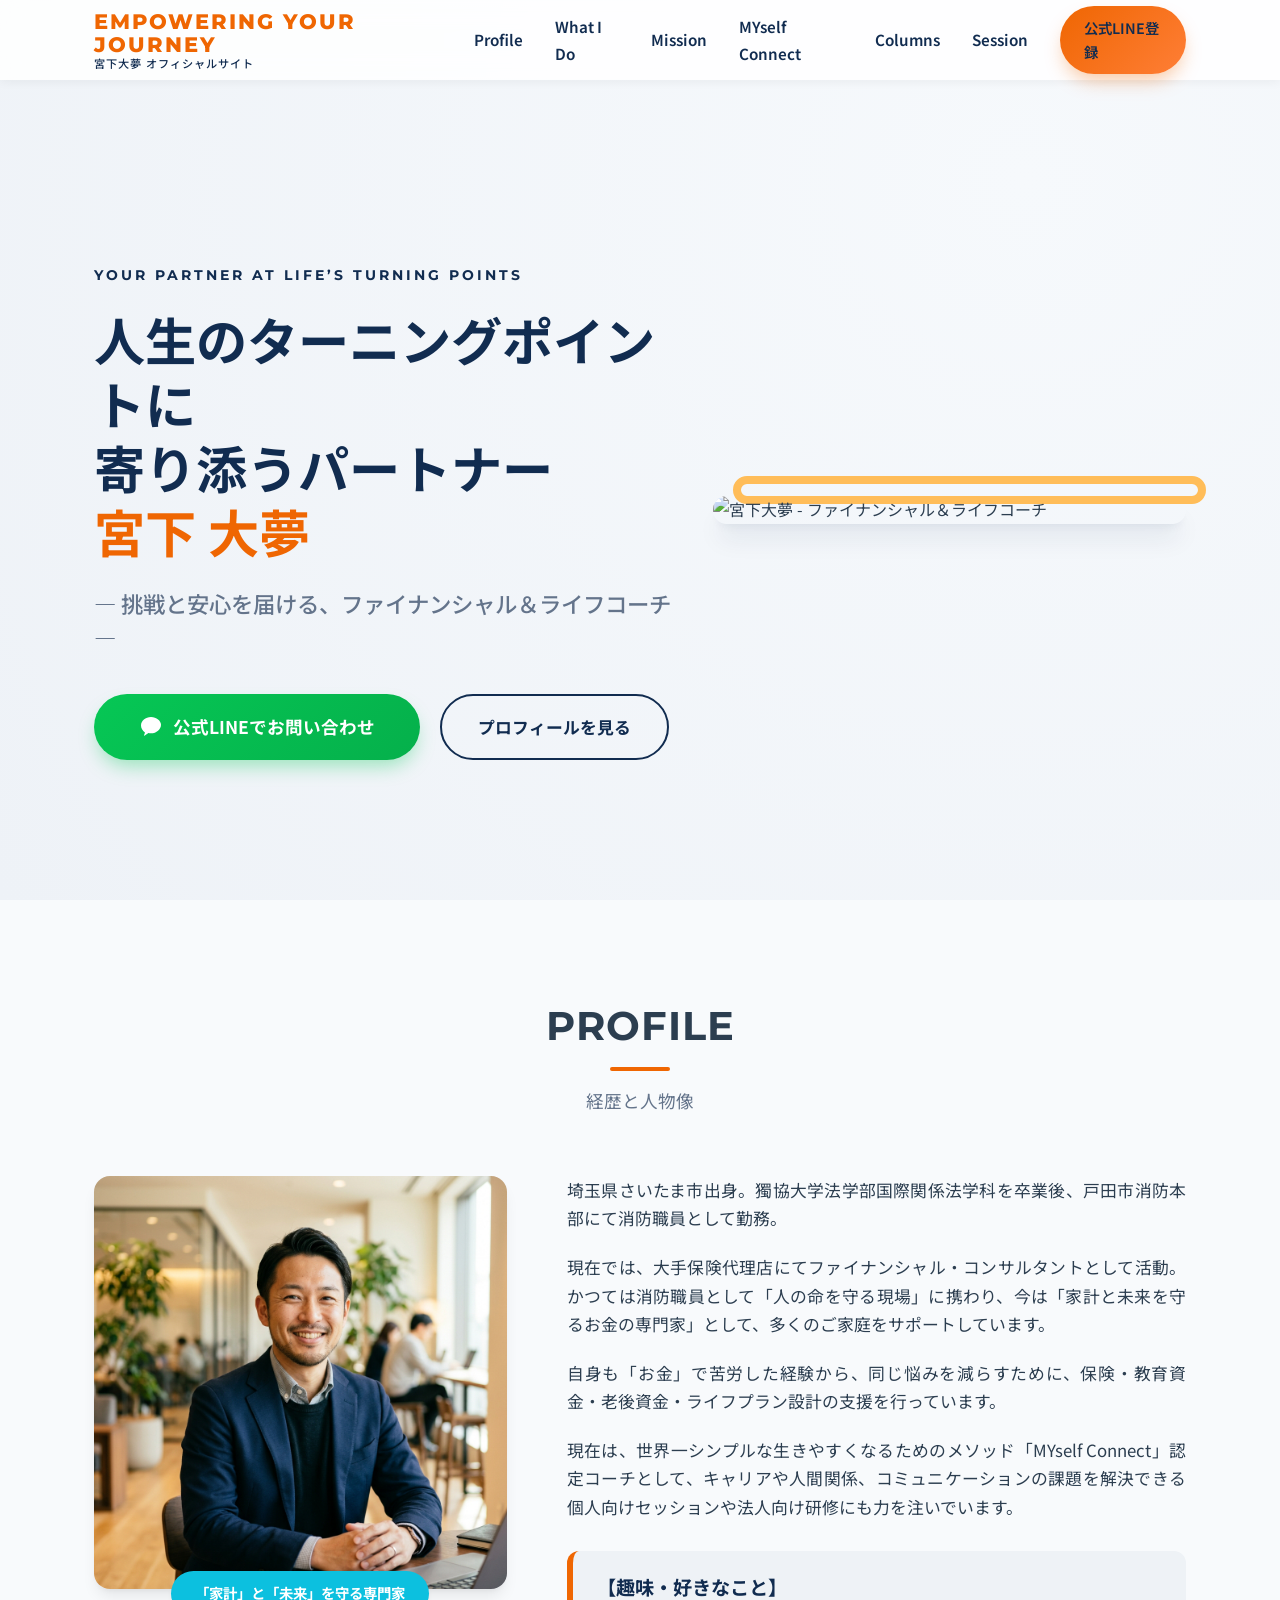
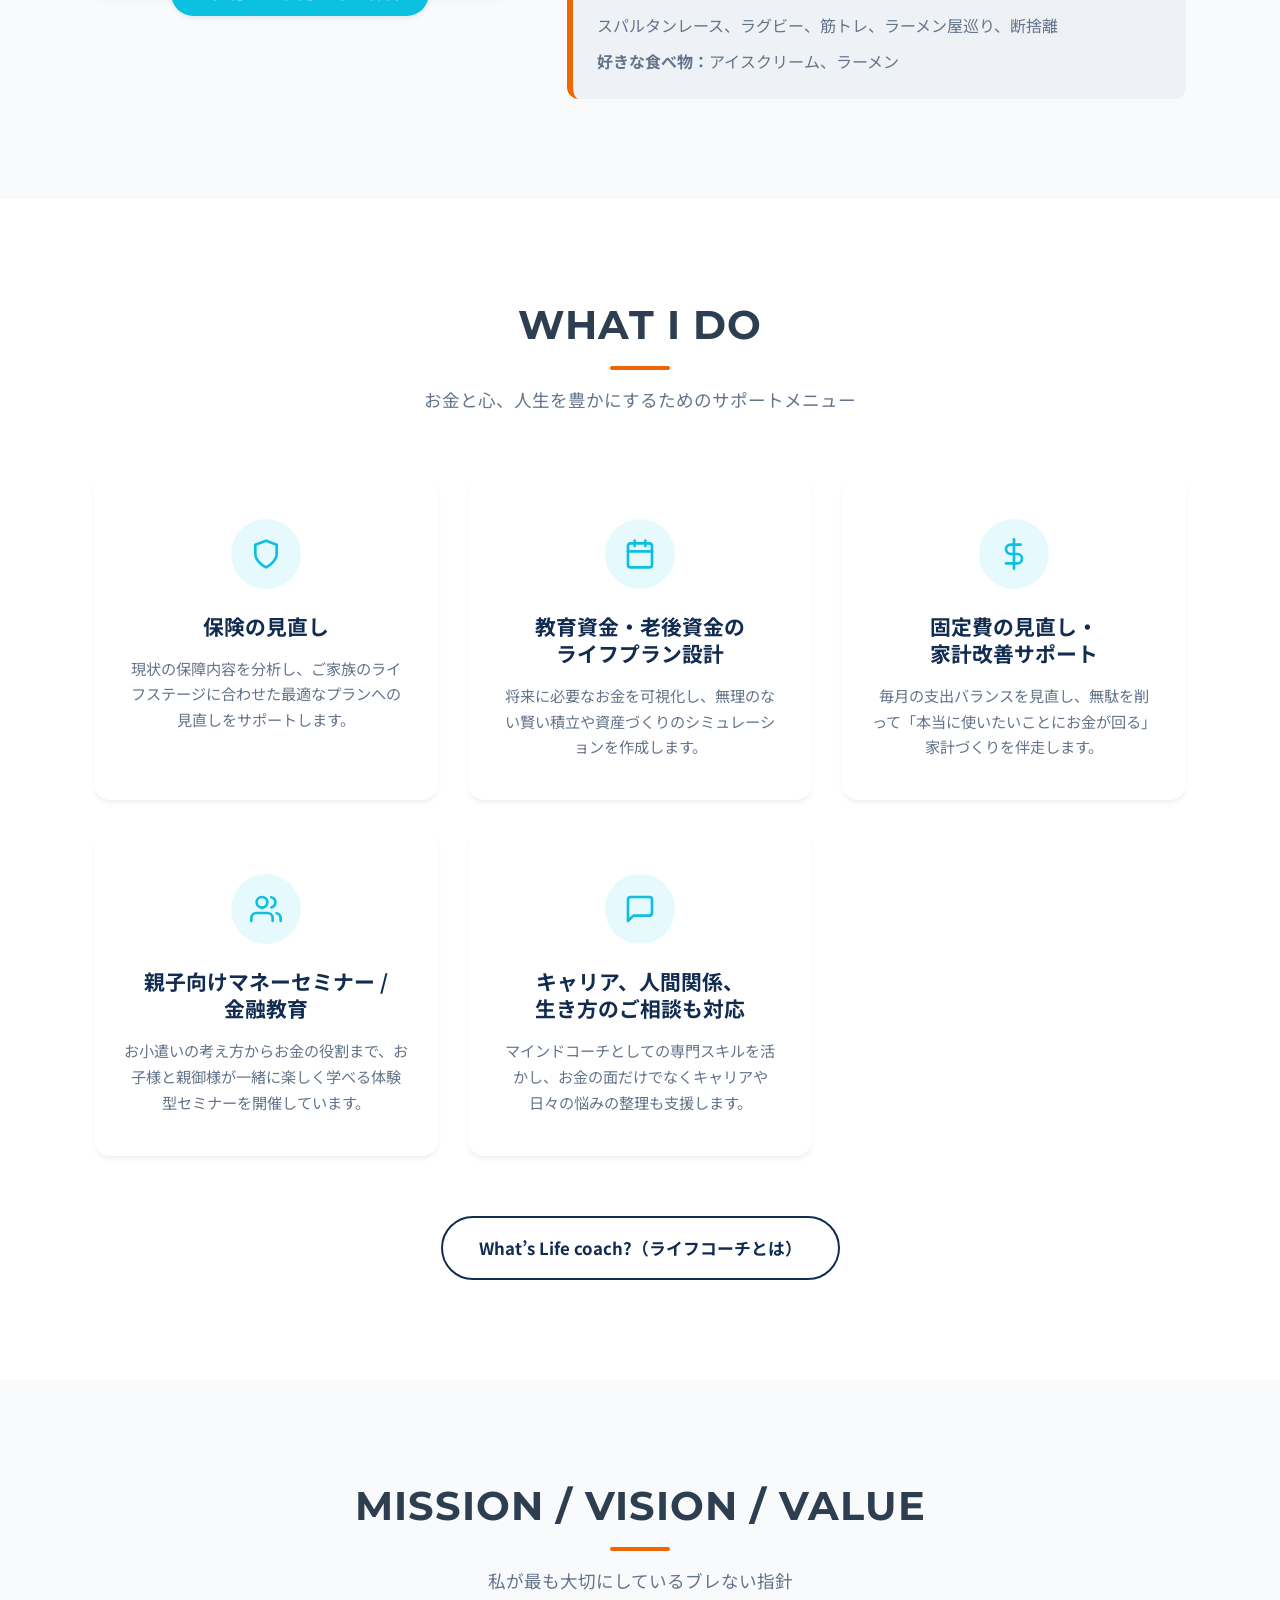
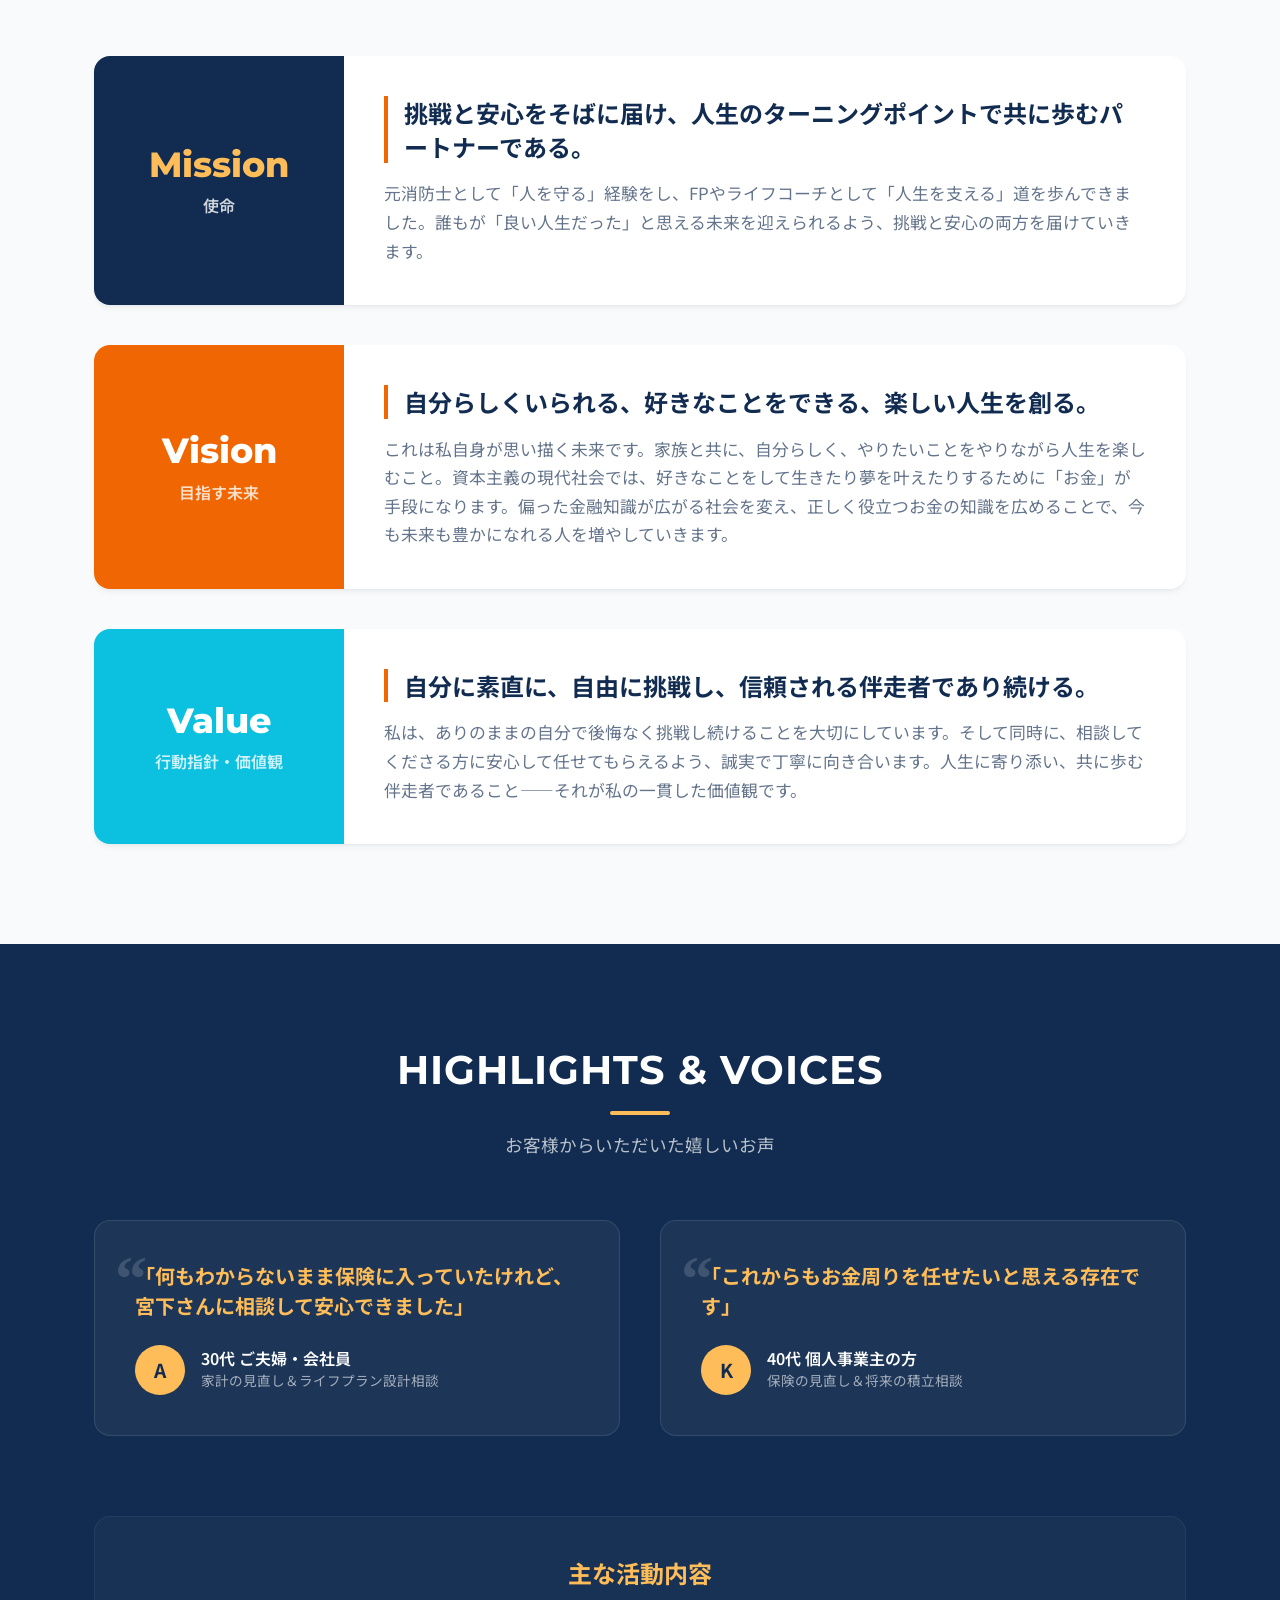
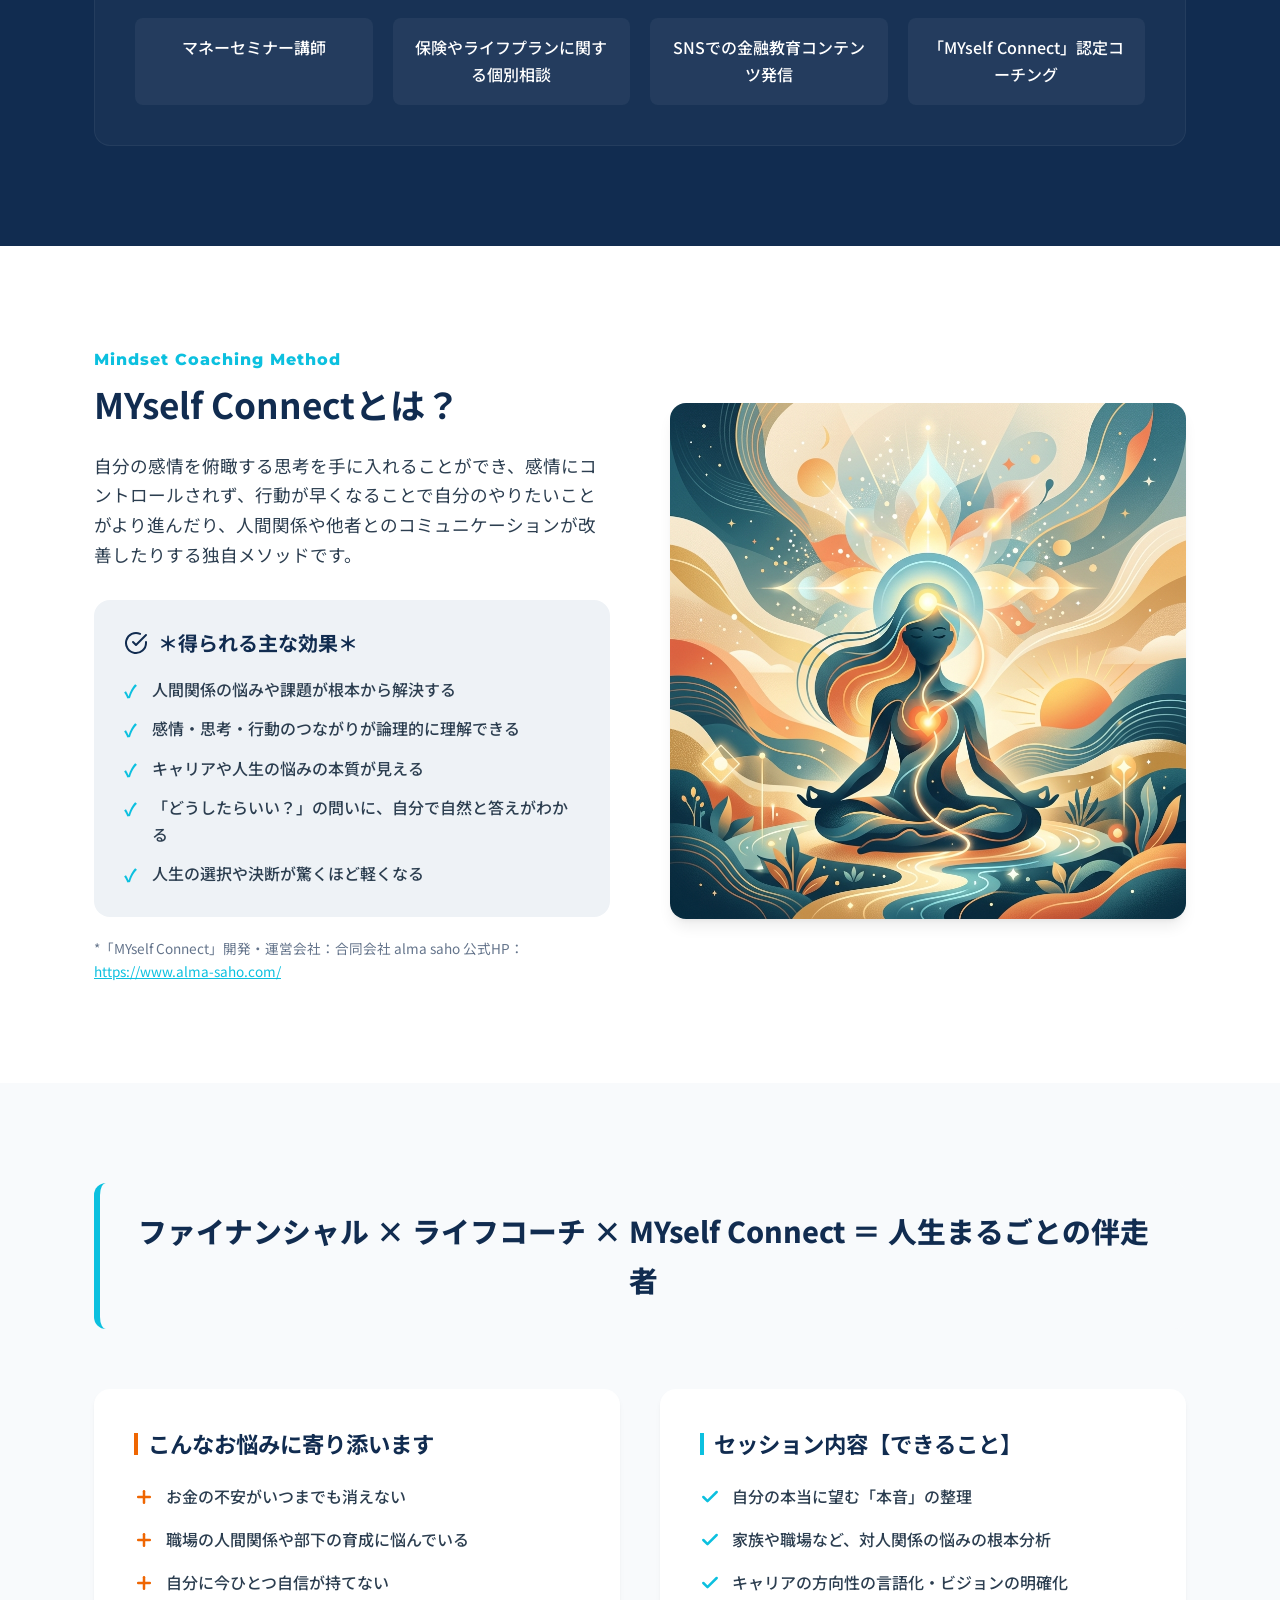
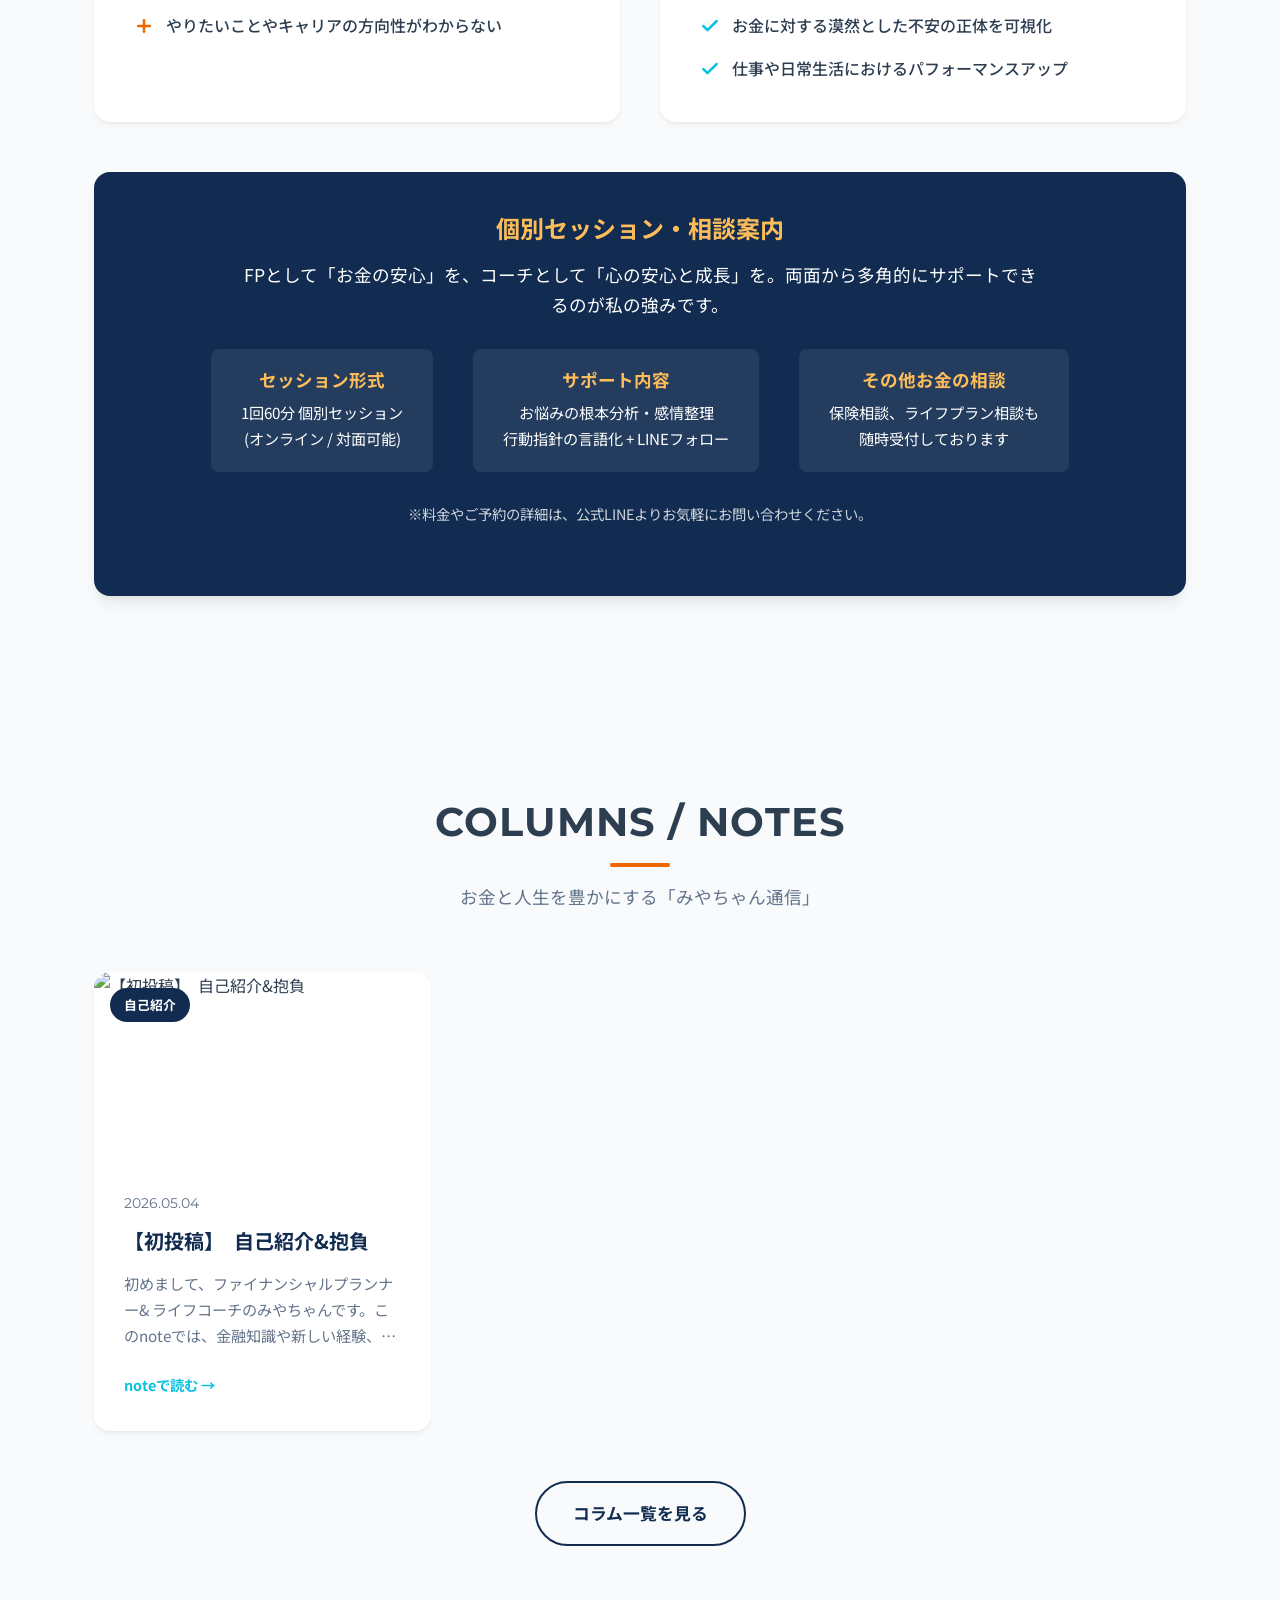
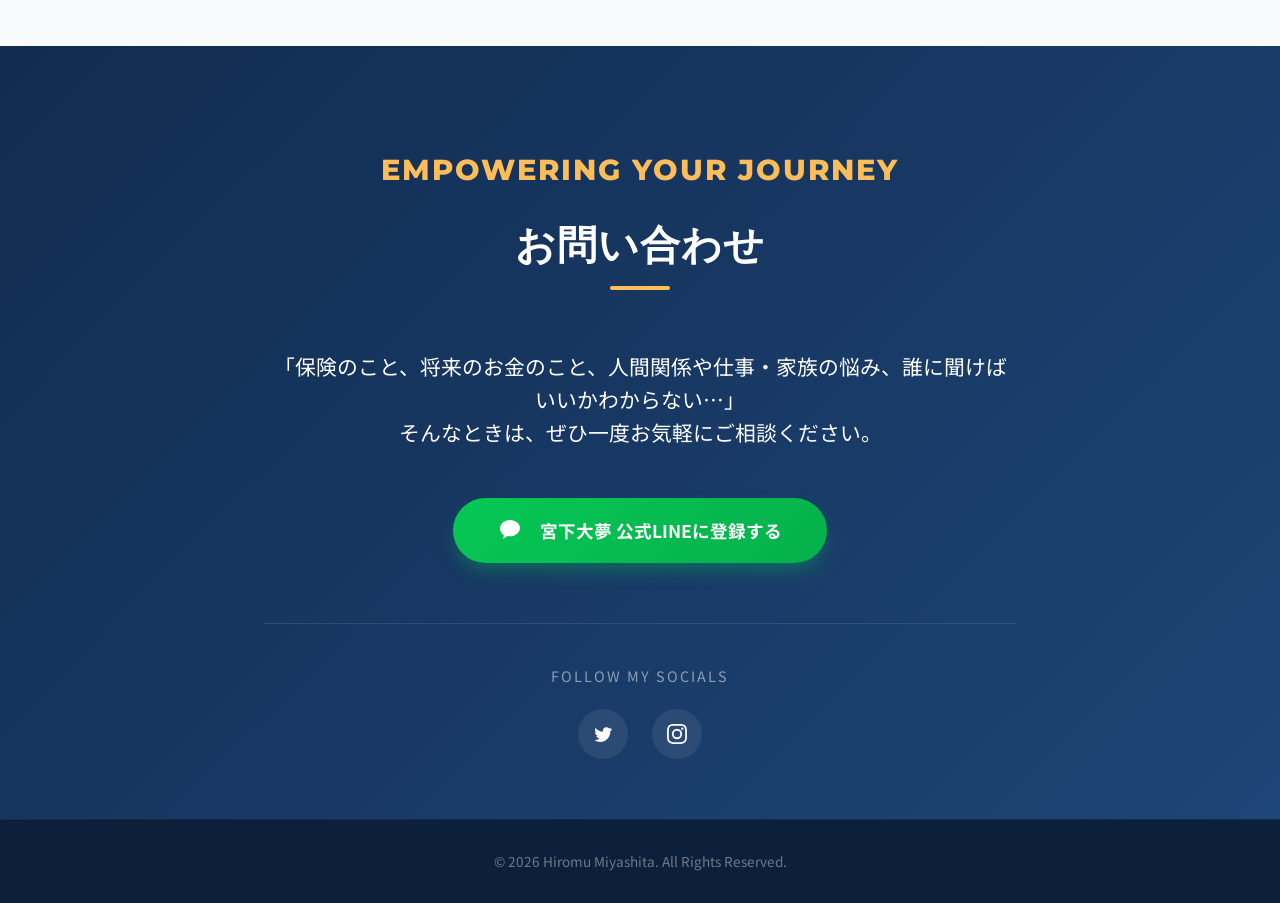
==== commit 71e504d5: "update: fix hero image and update profile image" ====
--- a/index.html
+++ b/index.html
@@ -53,7 +53,7 @@
       </div>
       <div class="hero-image-wrapper">
         <div class="hero-image-decor"></div>
-        <img src="images/hero.png" alt="宮下大夢 - ファイナンシャル＆ライフコーチ" class="hero-image">
+        <img src="images/hero2.JPG" alt="宮下大夢 - ファイナンシャル＆ライフコーチ" class="hero-image">
       </div>
     </div>
   </section>
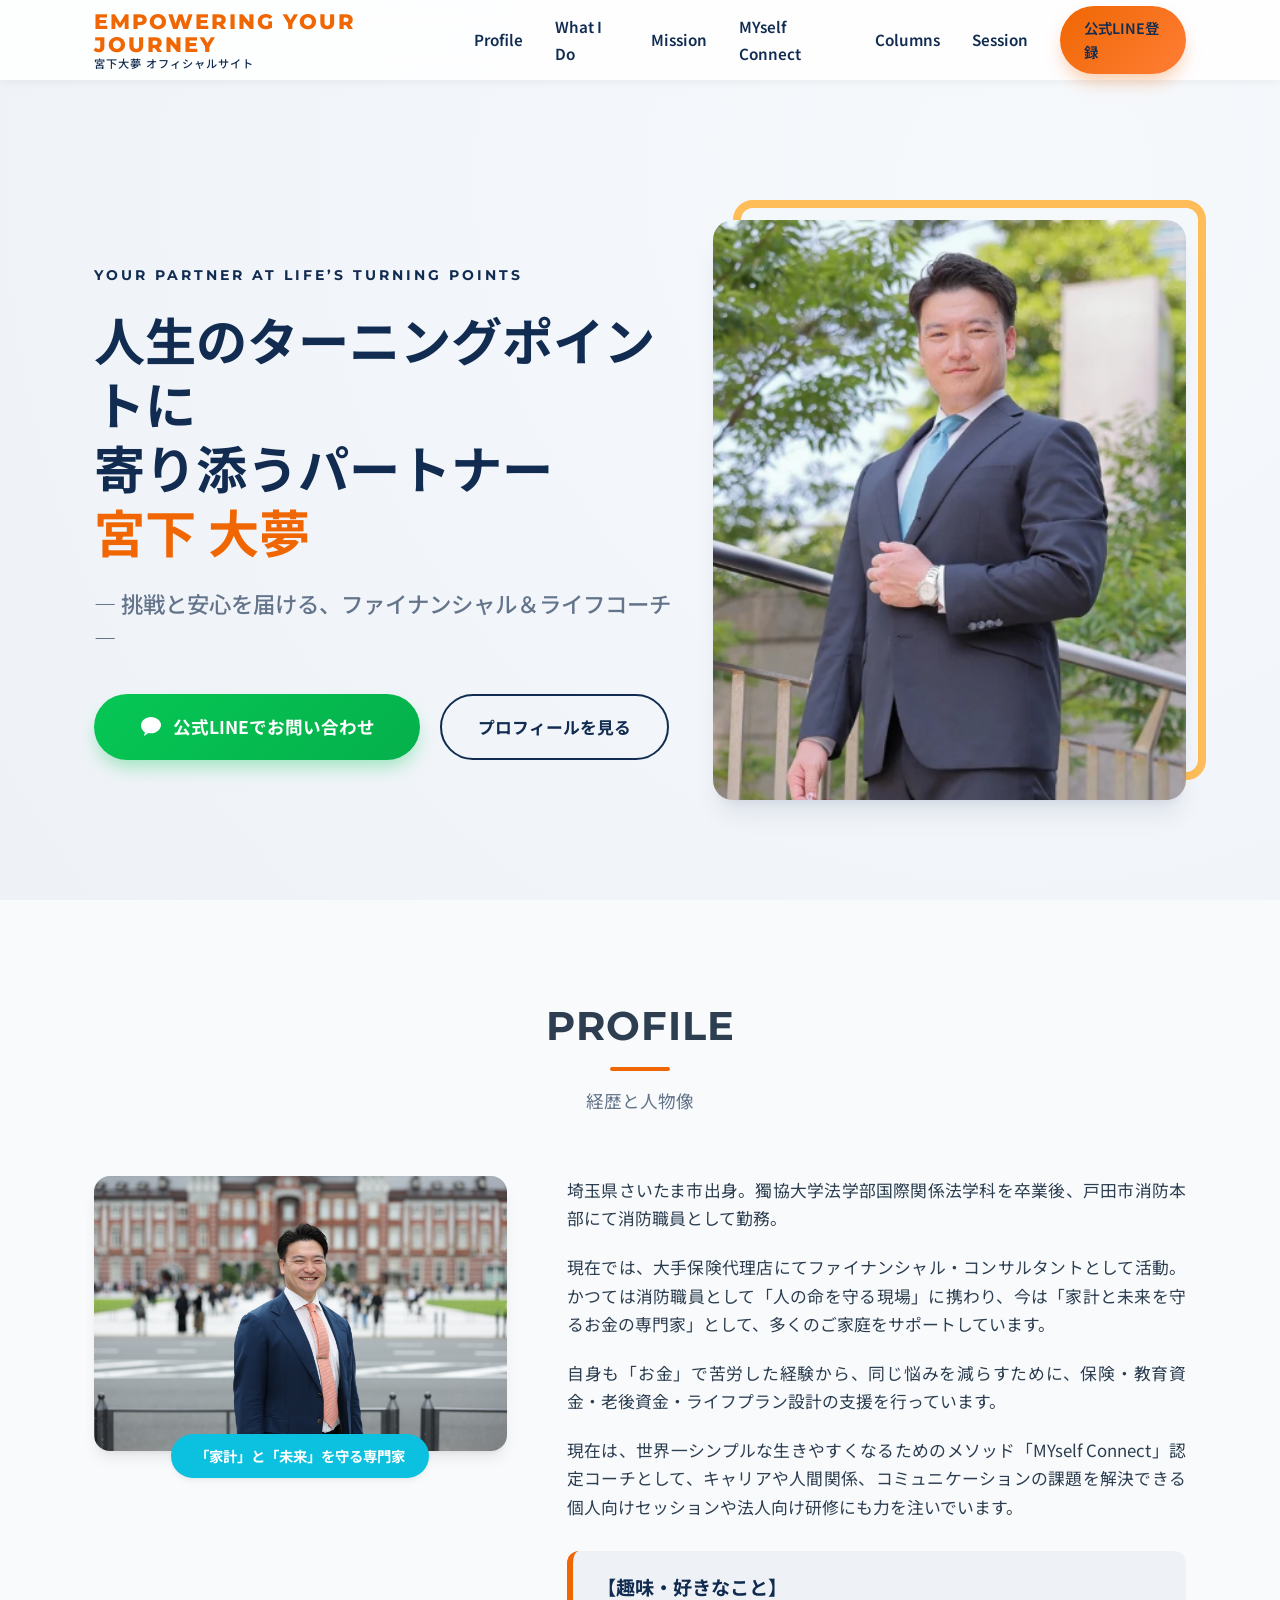
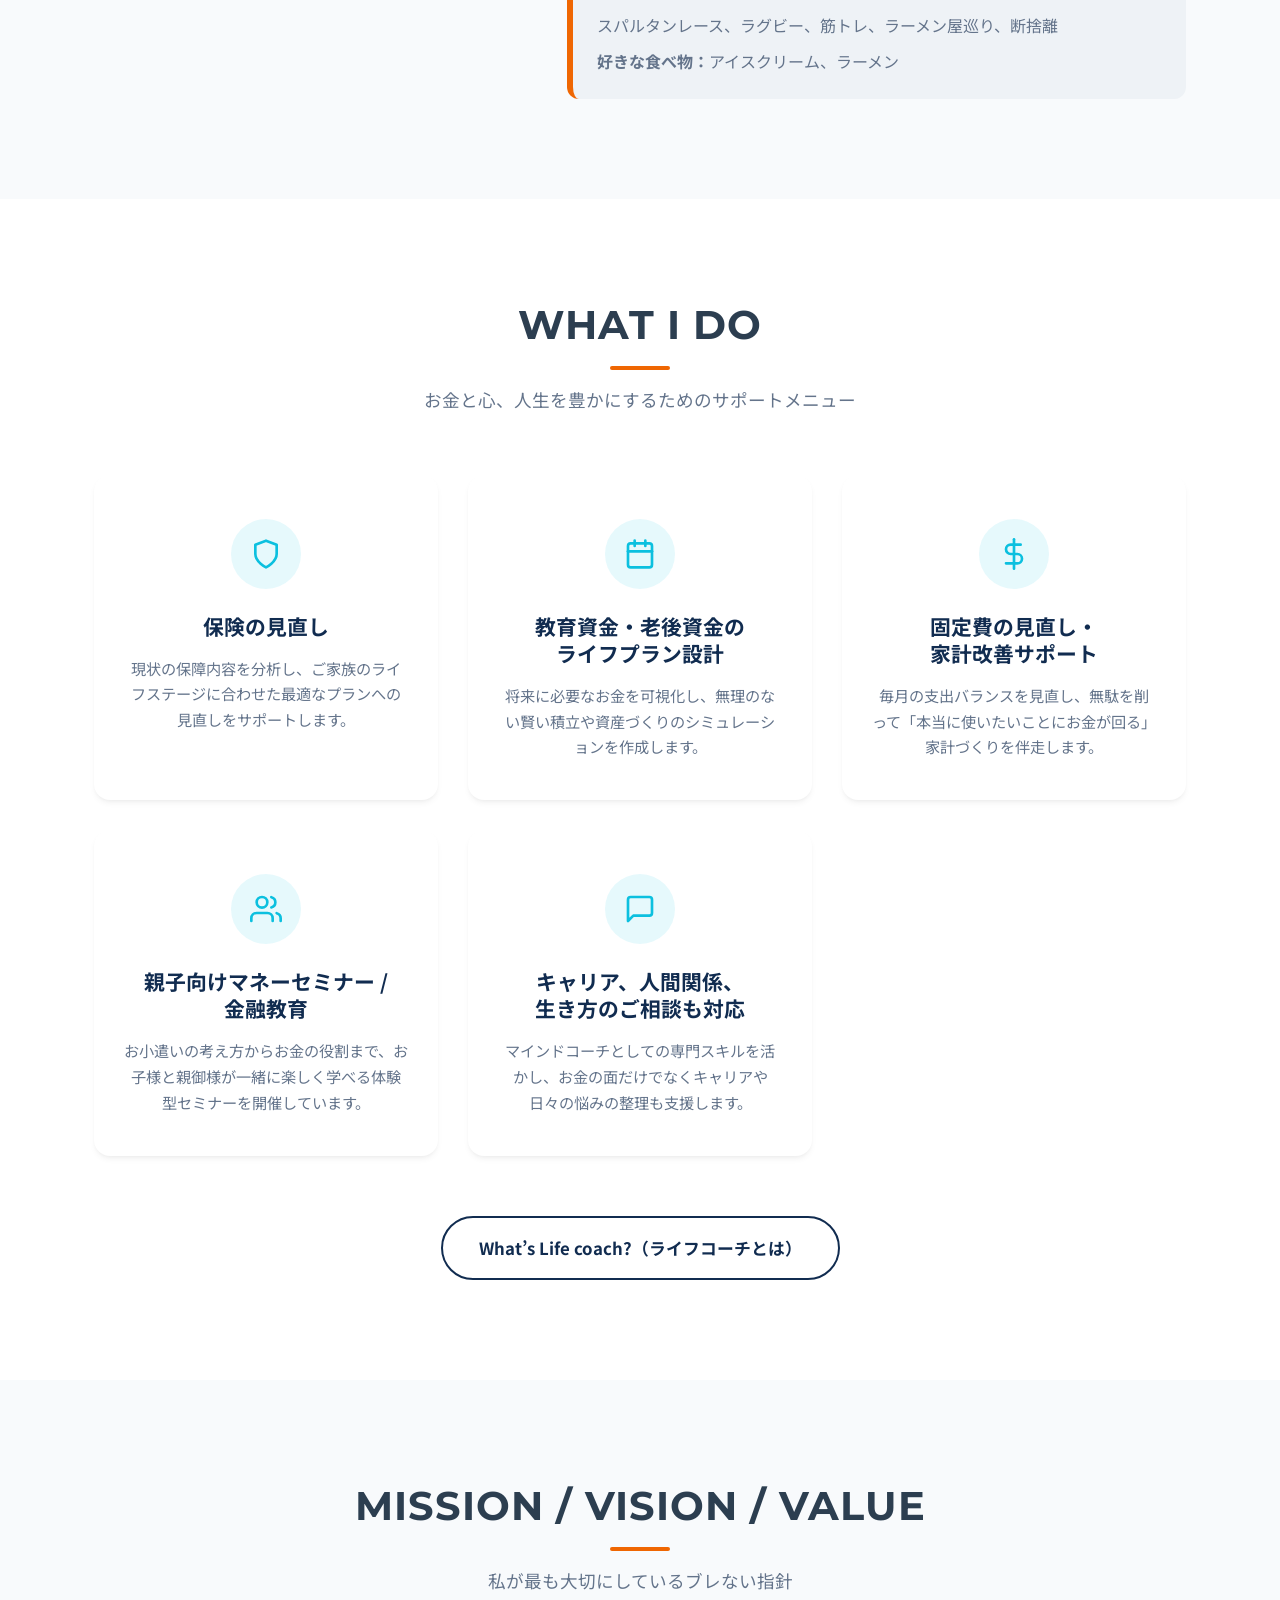
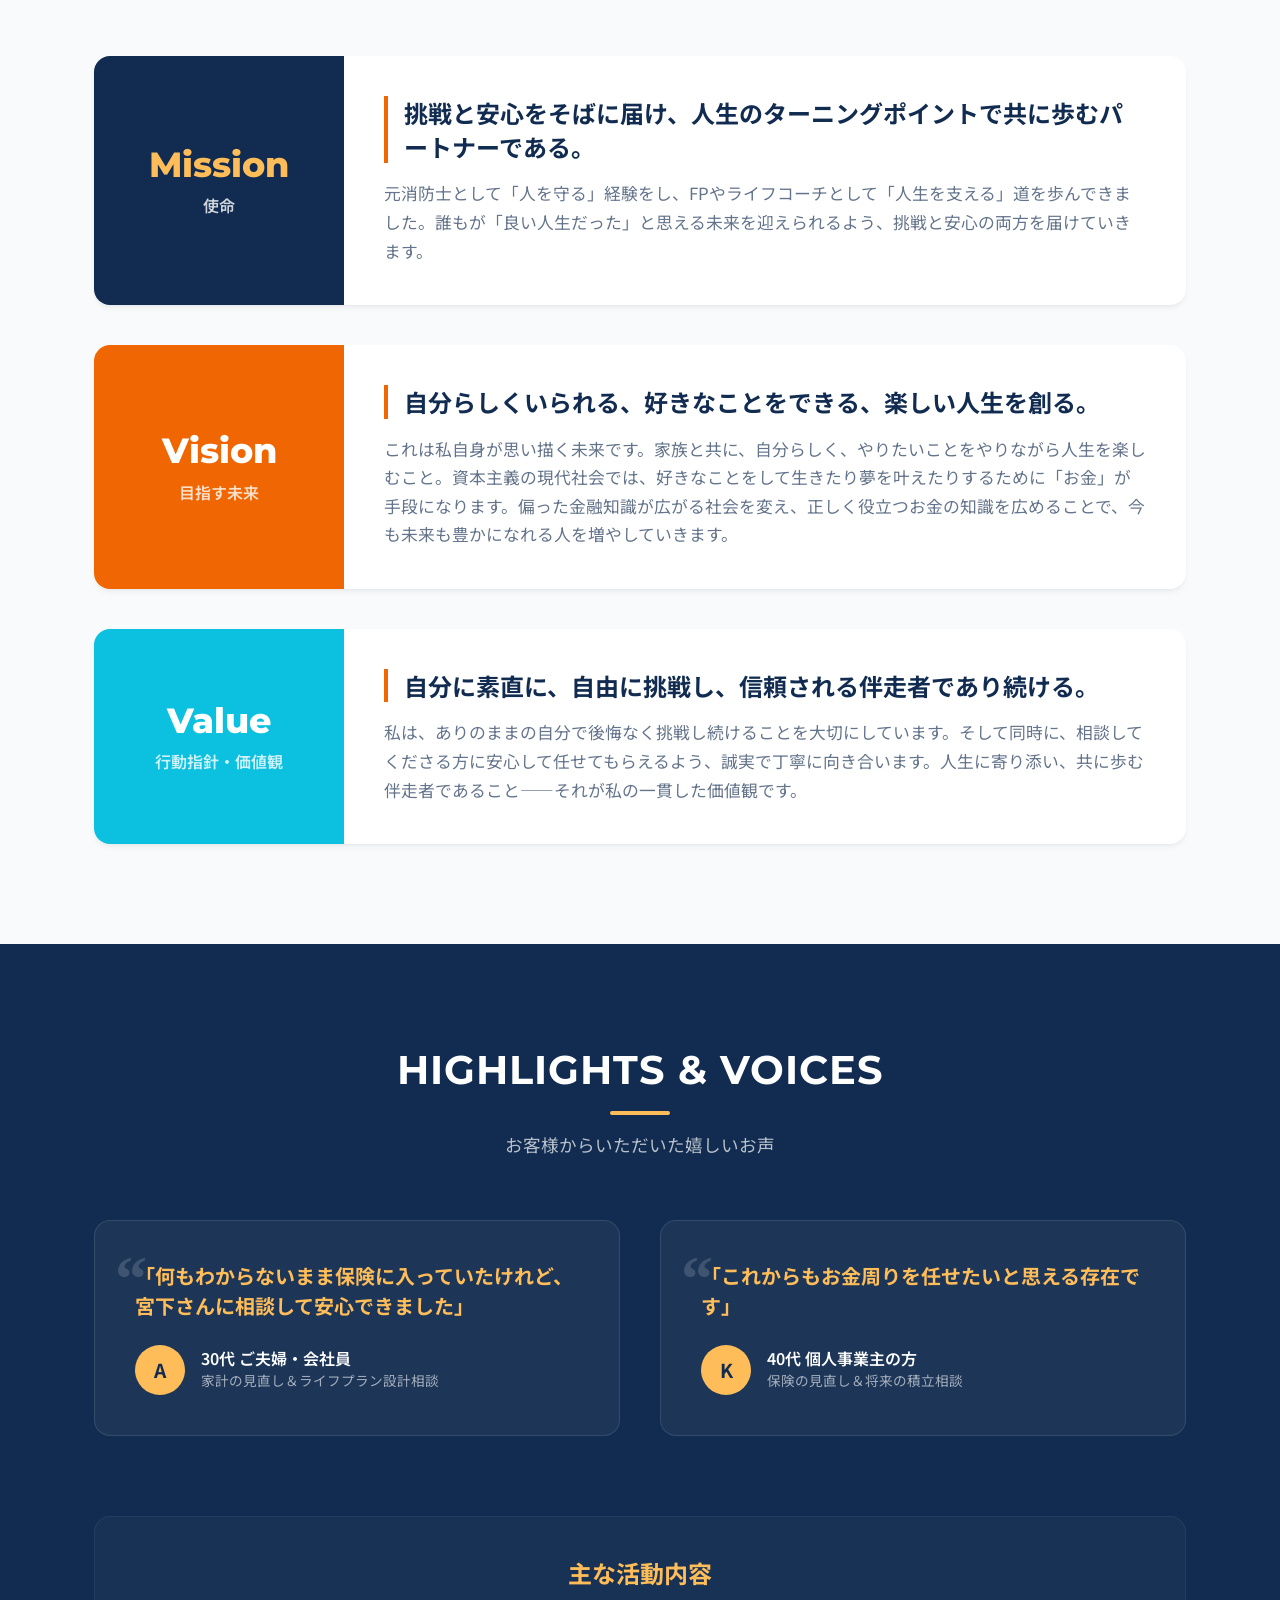
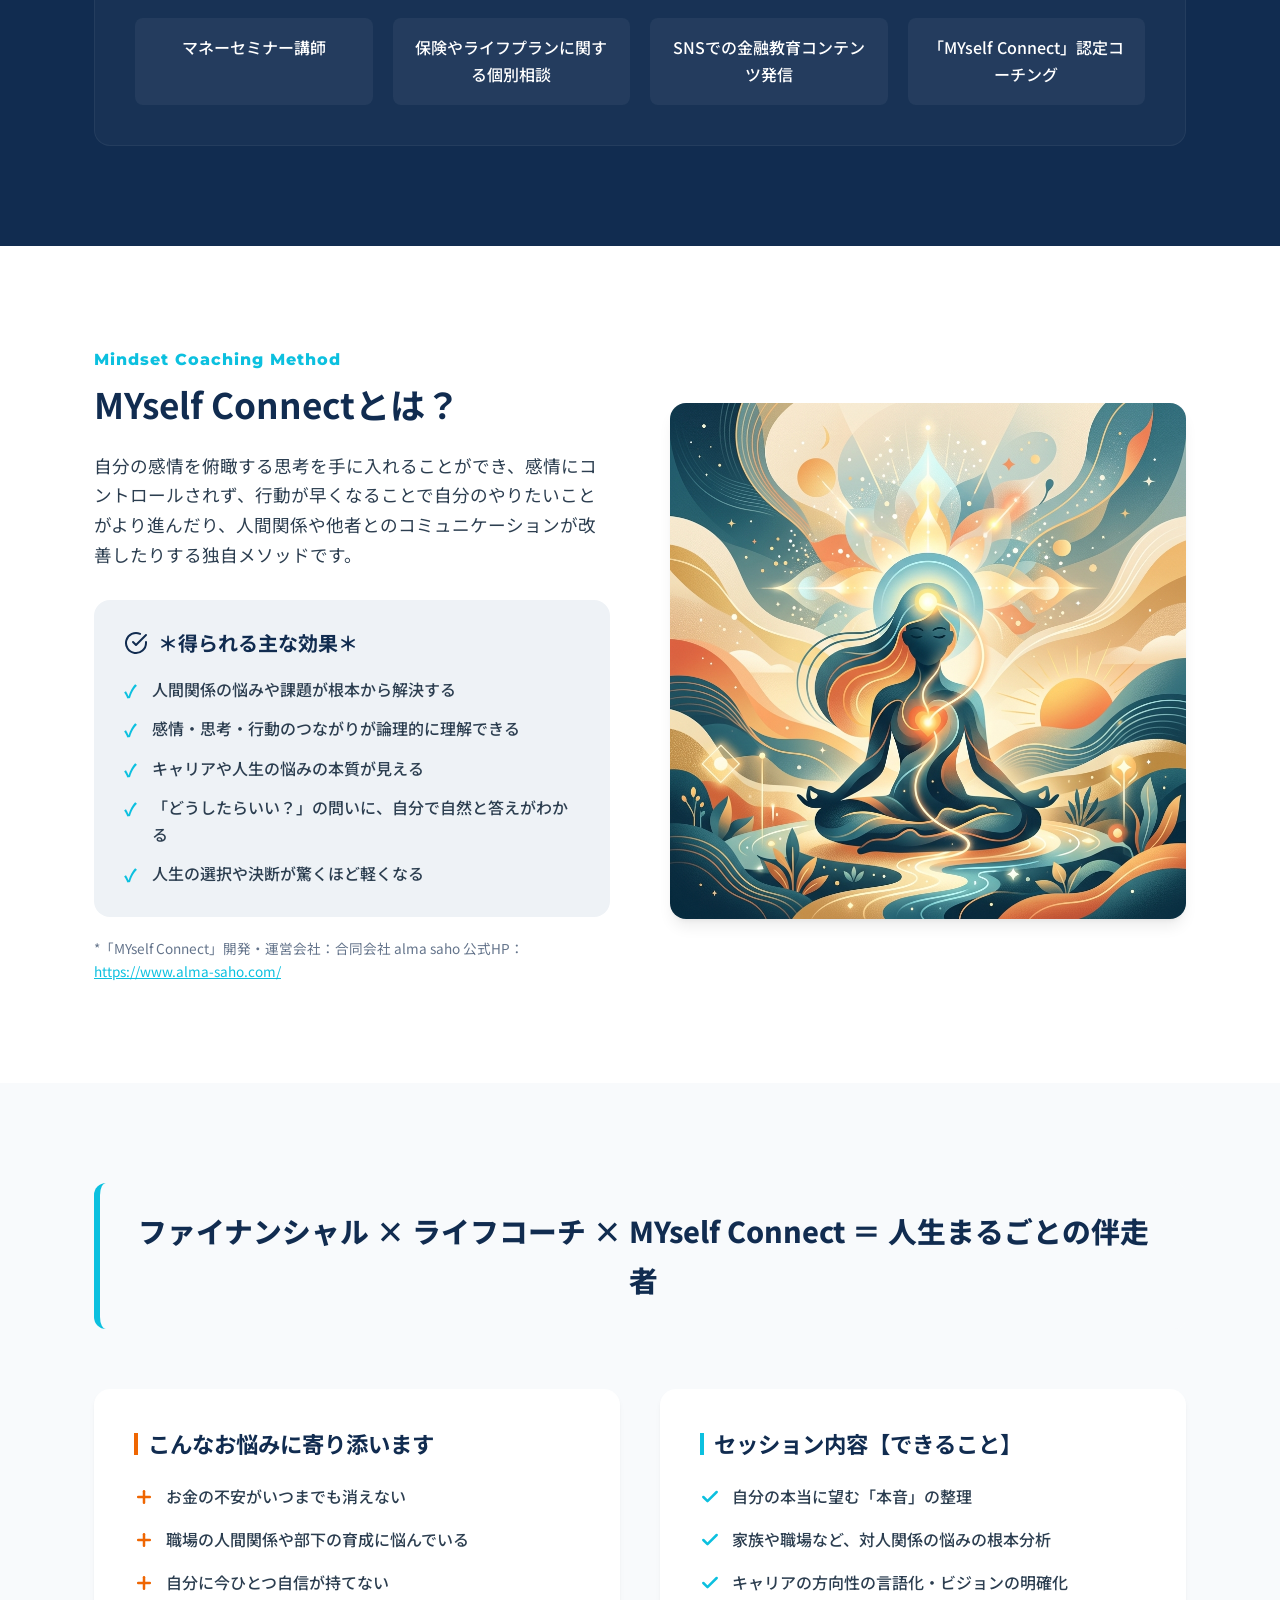
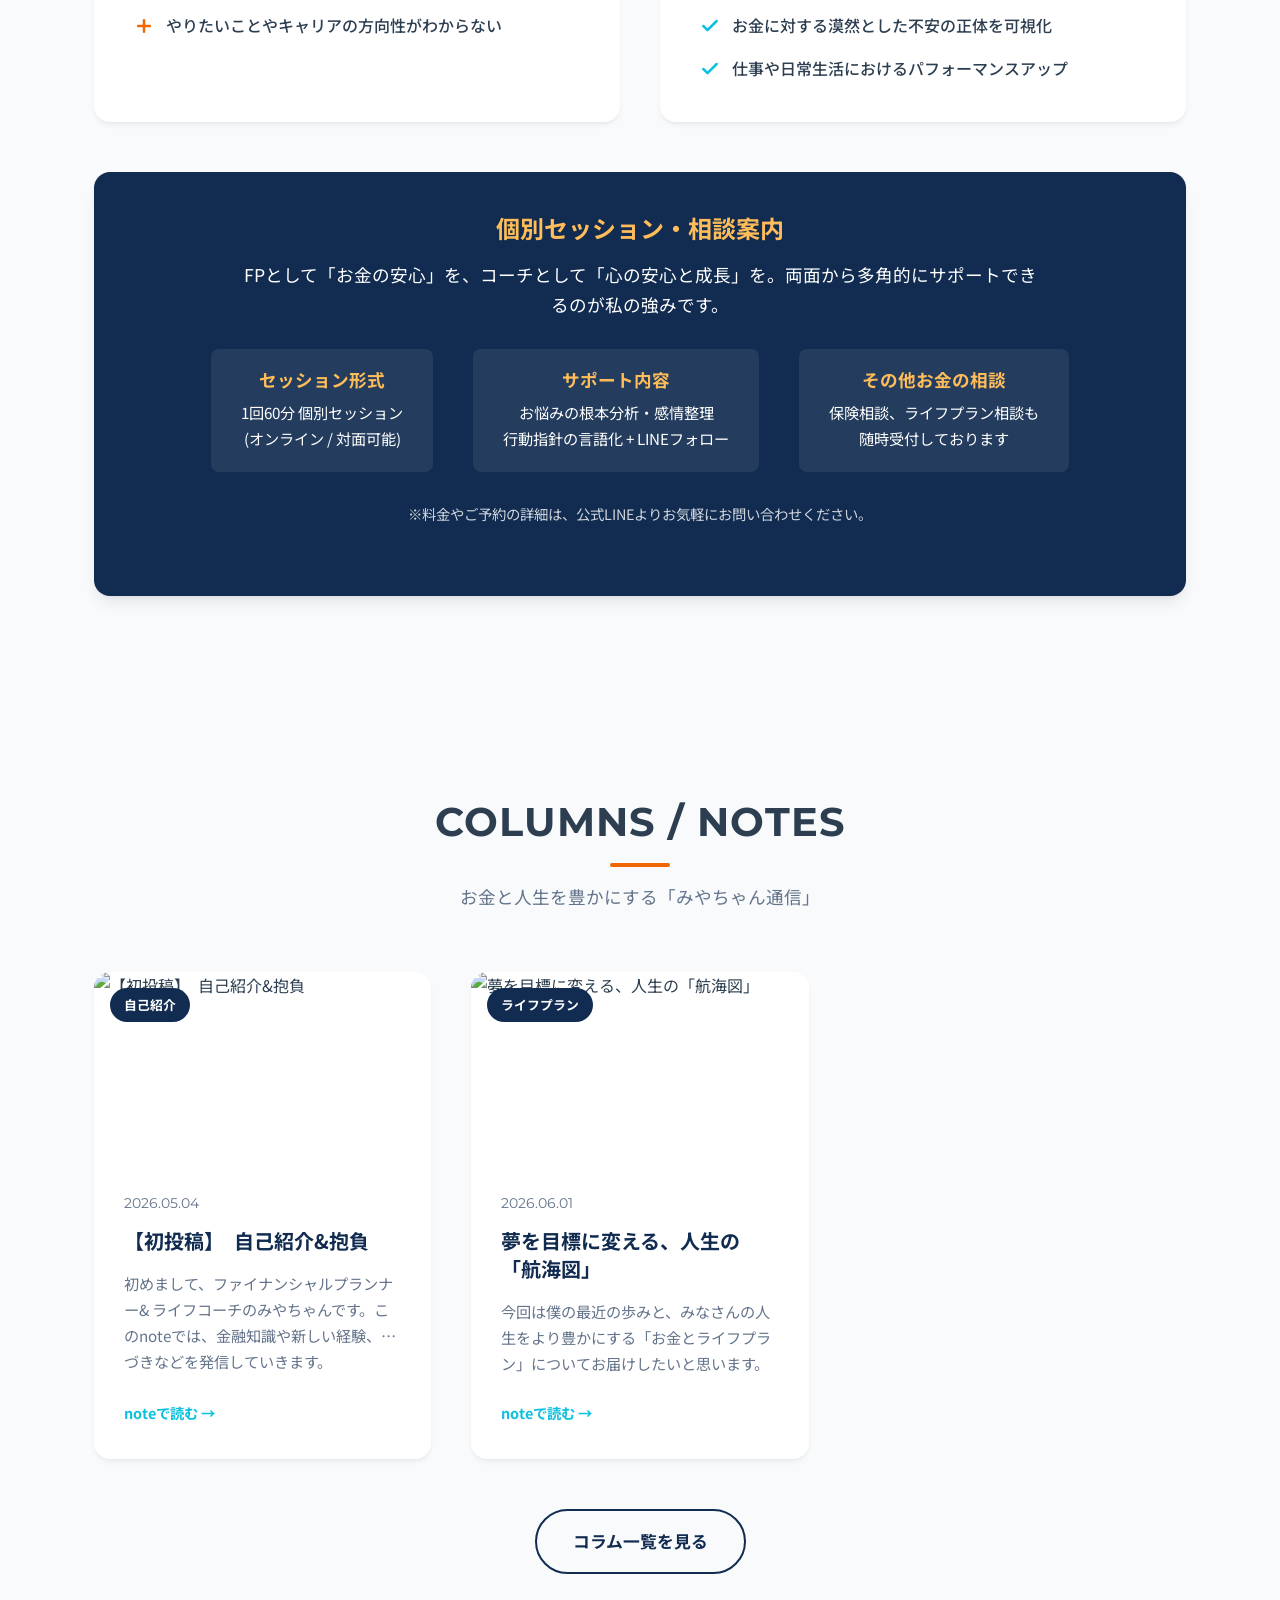
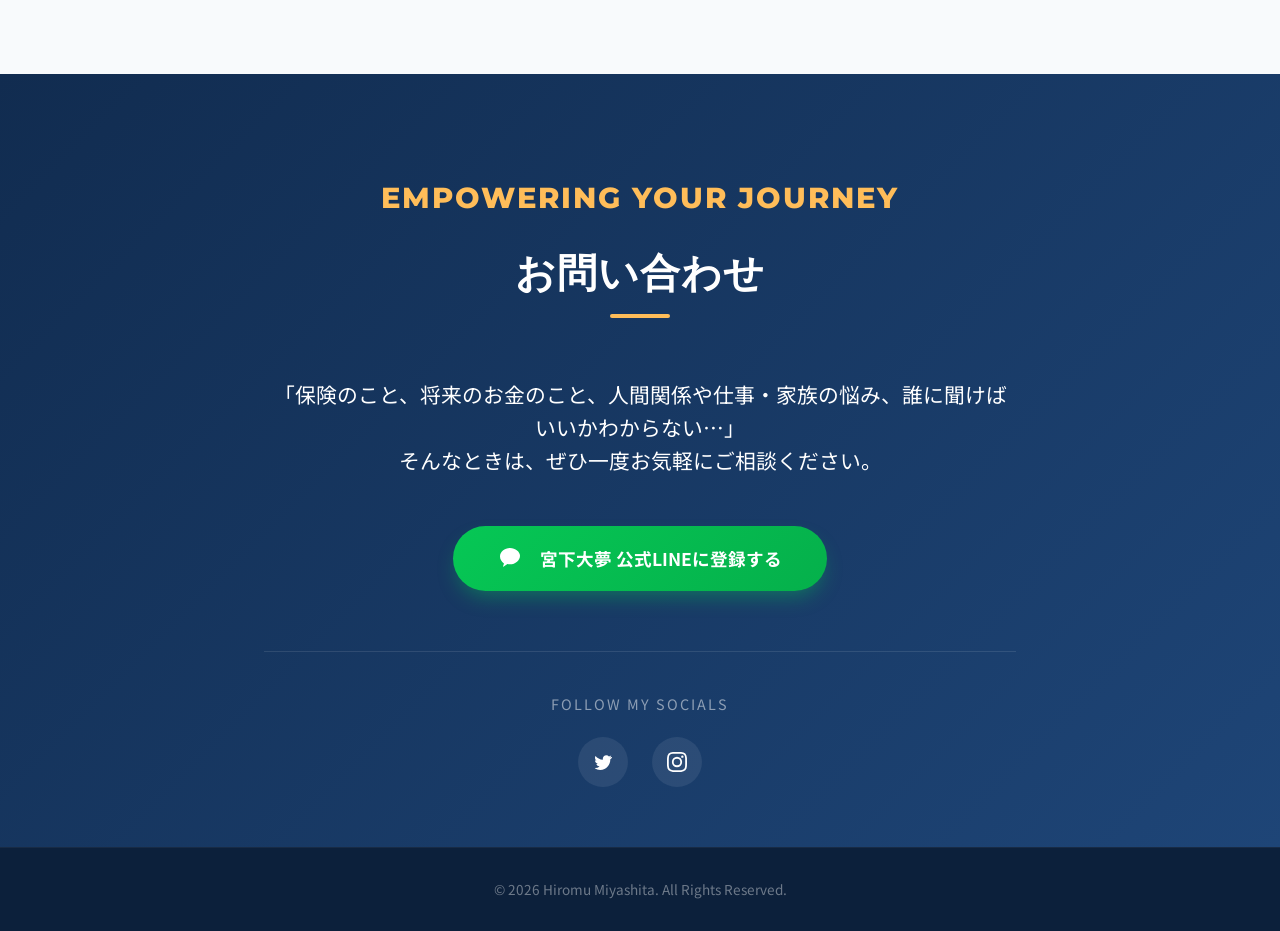
==== commit 6be0f9b0: "feat: add second note article to columns section" ====
--- a/index.html
+++ b/index.html
@@ -53,7 +53,7 @@
       </div>
       <div class="hero-image-wrapper">
         <div class="hero-image-decor"></div>
-        <img src="images/hero2.JPG" alt="宮下大夢 - ファイナンシャル＆ライフコーチ" class="hero-image">
+        <img src="images/hero.png" alt="宮下大夢 - ファイナンシャル＆ライフコーチ" class="hero-image">
       </div>
     </div>
   </section>
@@ -66,7 +66,7 @@
 
       <div class="profile-grid">
         <div class="profile-image-container">
-          <img src="images/profile.png" alt="宮下大夢のポートレート" class="profile-image">
+          <img src="images/profile.JPG" alt="宮下大夢のポートレート" class="profile-image">
           <div class="profile-badge">「家計」と「未来」を守る専門家</div>
         </div>
         <div class="profile-bio">
@@ -420,13 +420,28 @@
       <div class="notes-grid">
         <a href="https://note.com/lfins_miyachan/n/nfc648cda6471" class="note-card" target="_blank">
           <div class="note-image-wrapper">
-            <img src="https://assets.st-note.com/production/uploads/images/272771747/rectangle_large_type_2_e7031c08a350e92923733a810b26d873.png?fit=bounds&quality=85&width=1280" alt="【初投稿】　自己紹介&amp;抱負" class="note-image">
+            <img
+              src="https://assets.st-note.com/production/uploads/images/272771747/rectangle_large_type_2_e7031c08a350e92923733a810b26d873.png?fit=bounds&quality=85&width=1280"
+              alt="【初投稿】　自己紹介&amp;抱負" class="note-image">
             <span class="note-category">自己紹介</span>
           </div>
           <div class="note-content">
             <div class="note-date">2026.05.04</div>
             <h3 class="note-title">【初投稿】　自己紹介&amp;抱負</h3>
             <p class="note-excerpt">初めまして、ファイナンシャルプランナー&amp; ライフコーチのみやちゃんです。このnoteでは、金融知識や新しい経験、気づきなどを発信していきます。</p>
+            <span class="note-readmore">noteで読む &rarr;</span>
+          </div>
+        </a>
+
+        <a href="https://note.com/lfins_miyachan/n/n11ea39b8c2f6" class="note-card" target="_blank">
+          <div class="note-image-wrapper">
+            <img src="https://assets.st-note.com/production/uploads/images/281484627/rectangle_large_type_2_170e4d975d2764b32be22bb430e1d041.png?fit=bounds&quality=85&width=1280" alt="夢を目標に変える、人生の「航海図」" class="note-image">
+            <span class="note-category">ライフプラン</span>
+          </div>
+          <div class="note-content">
+            <div class="note-date">2026.06.01</div>
+            <h3 class="note-title">夢を目標に変える、人生の「航海図」</h3>
+            <p class="note-excerpt">今回は僕の最近の歩みと、みなさんの人生をより豊かにする「お金とライフプラン」についてお届けしたいと思います。</p>
             <span class="note-readmore">noteで読む &rarr;</span>
           </div>
         </a>
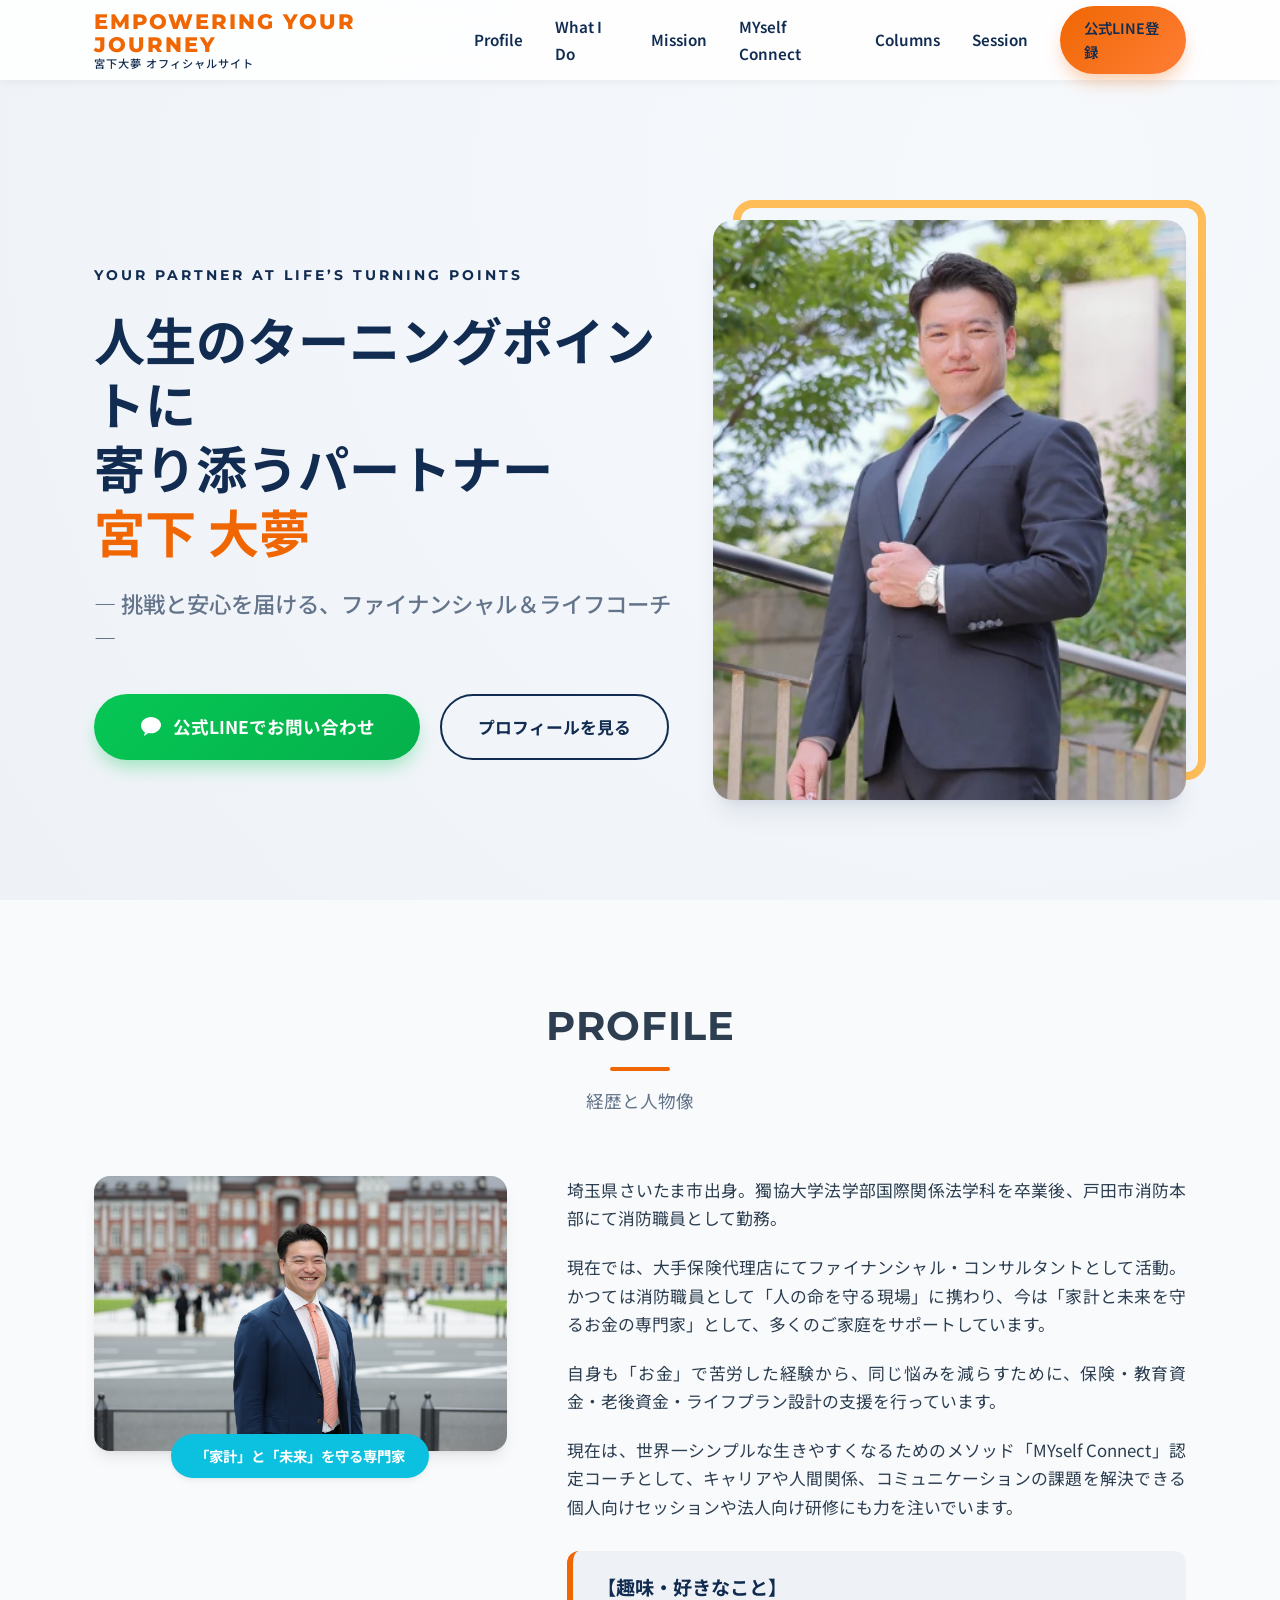
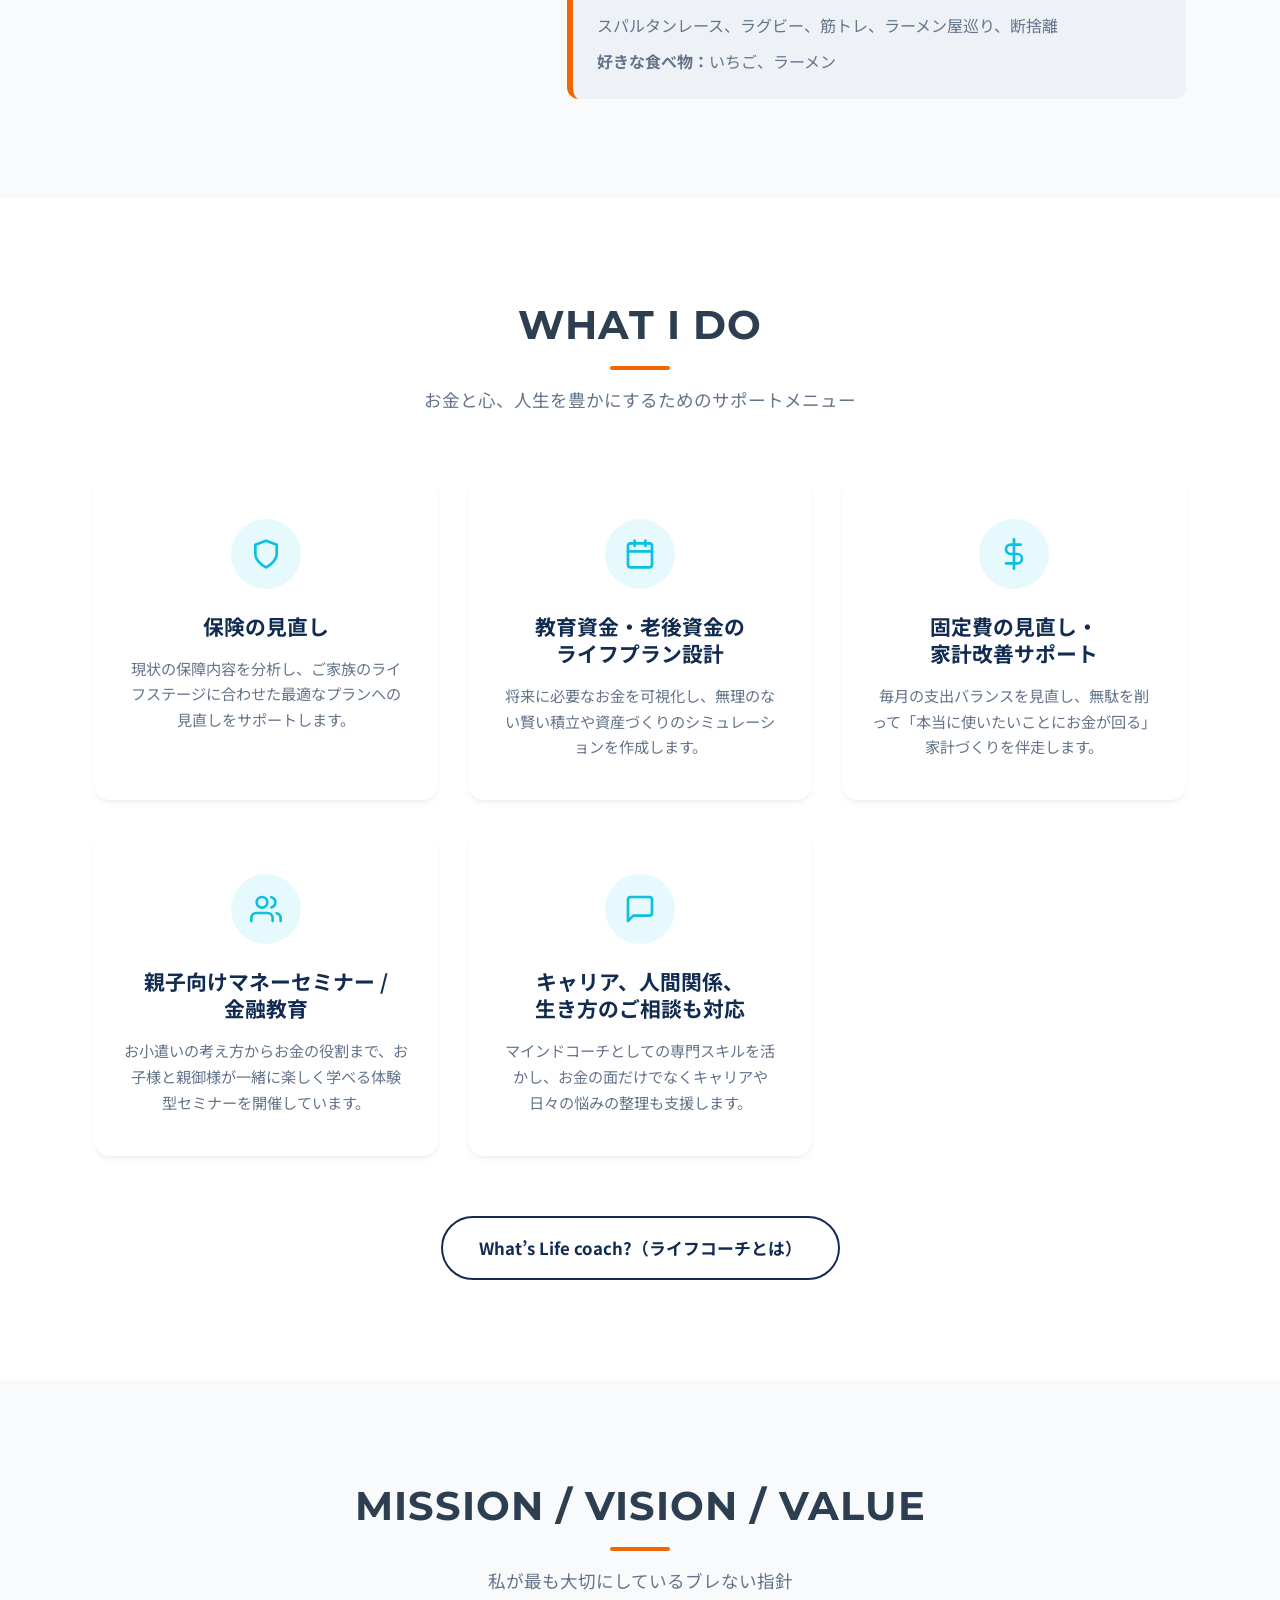
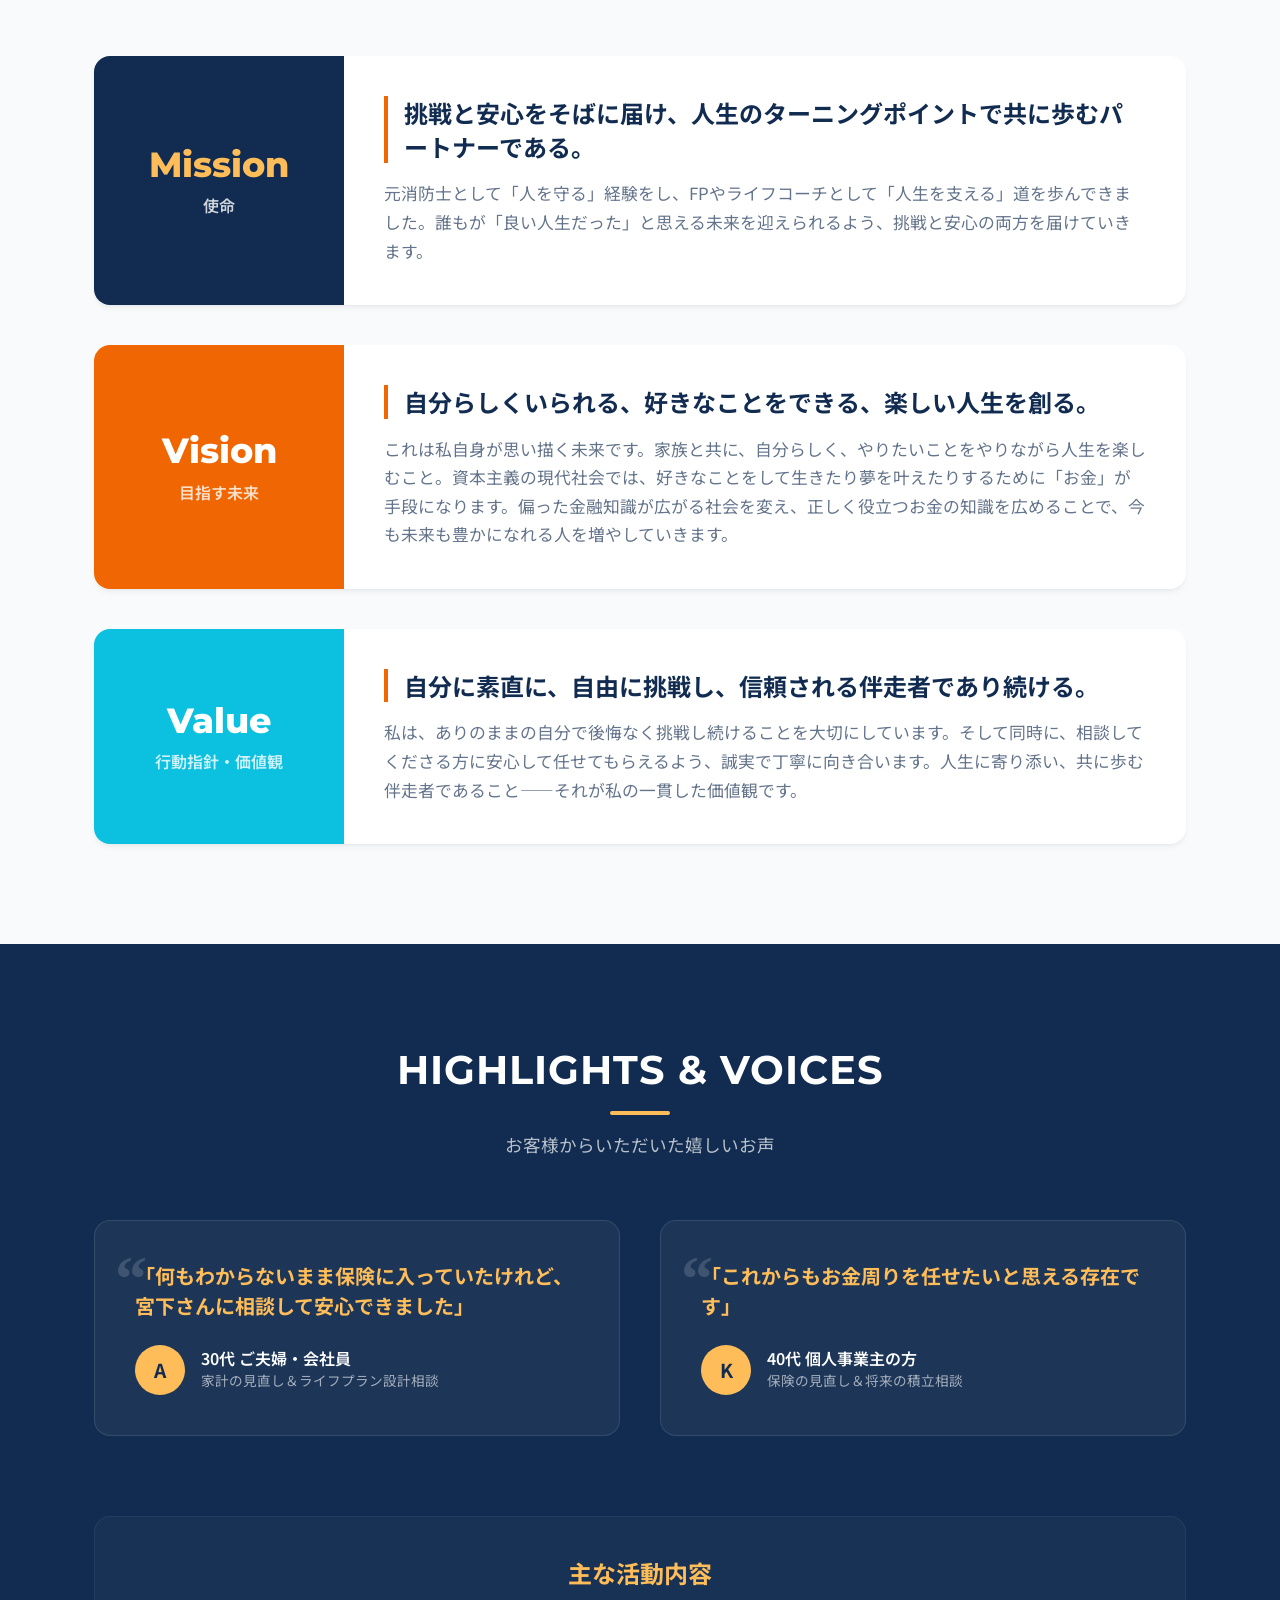
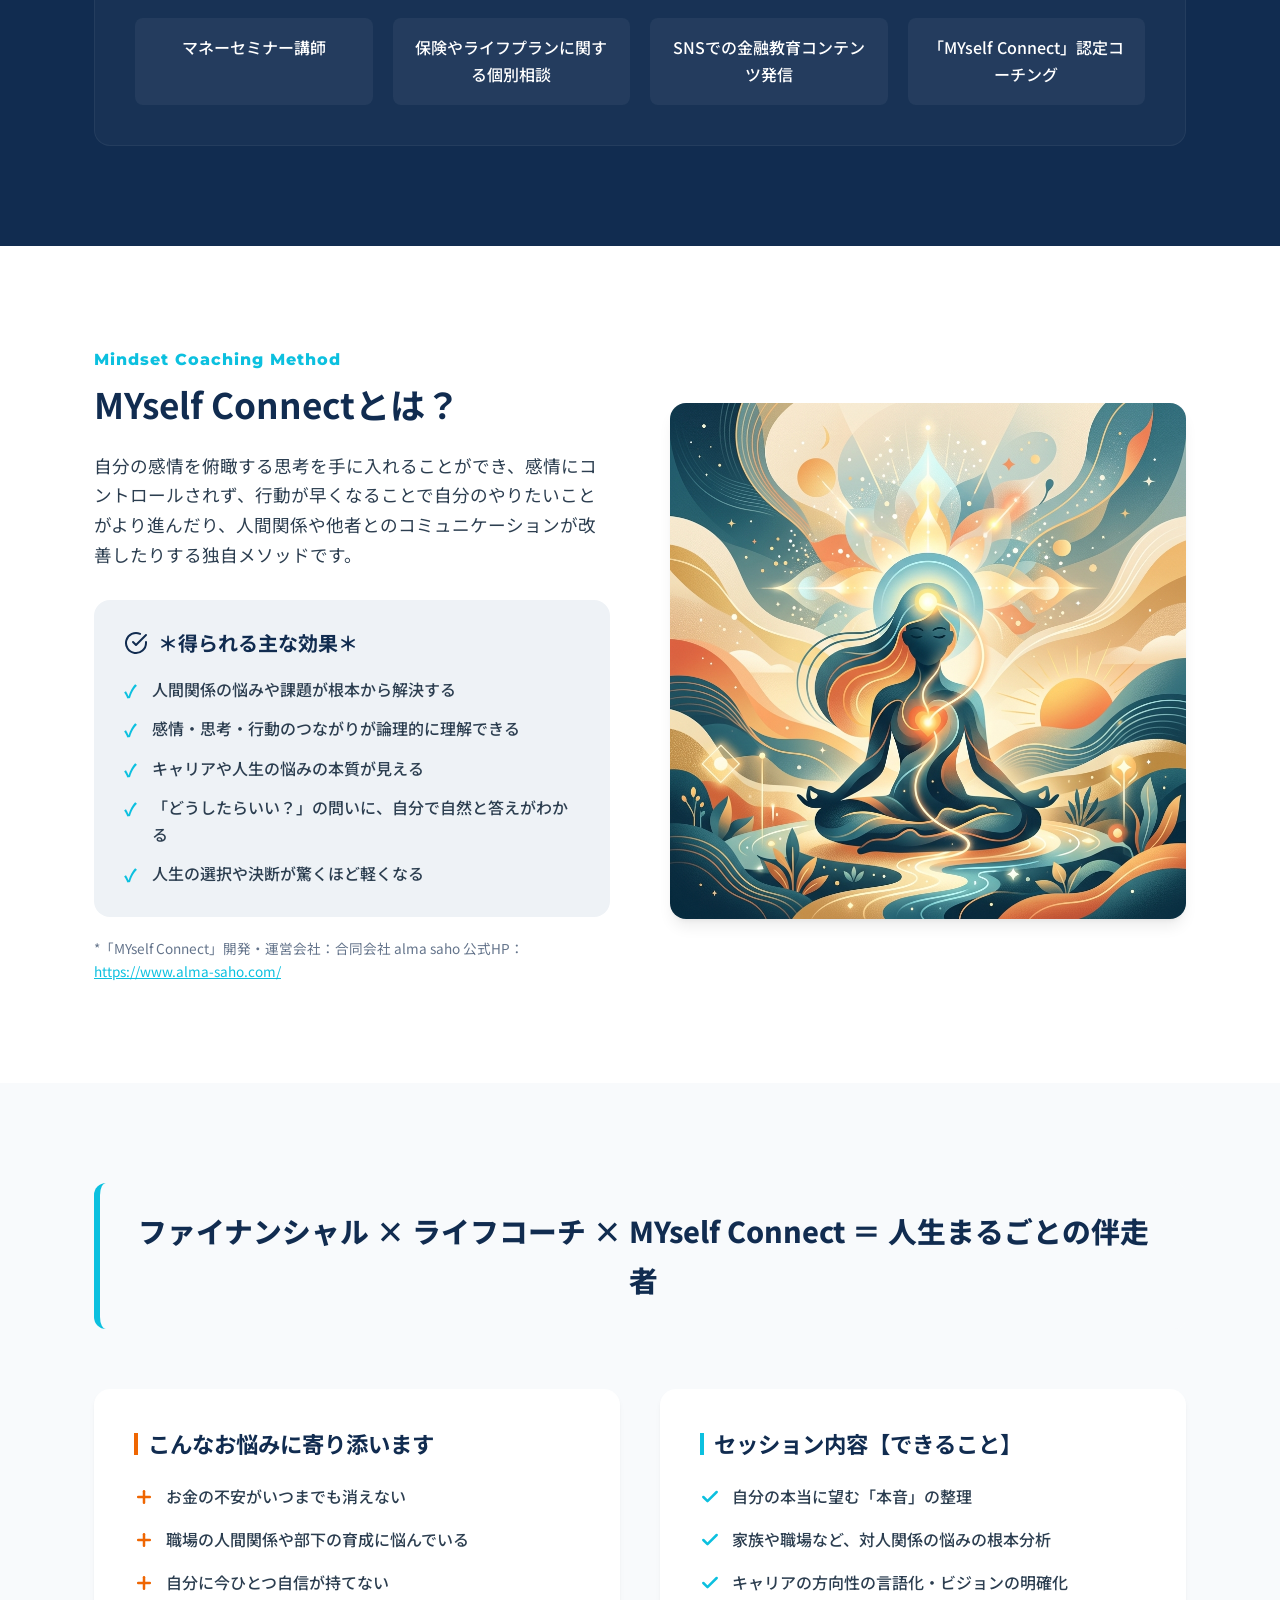
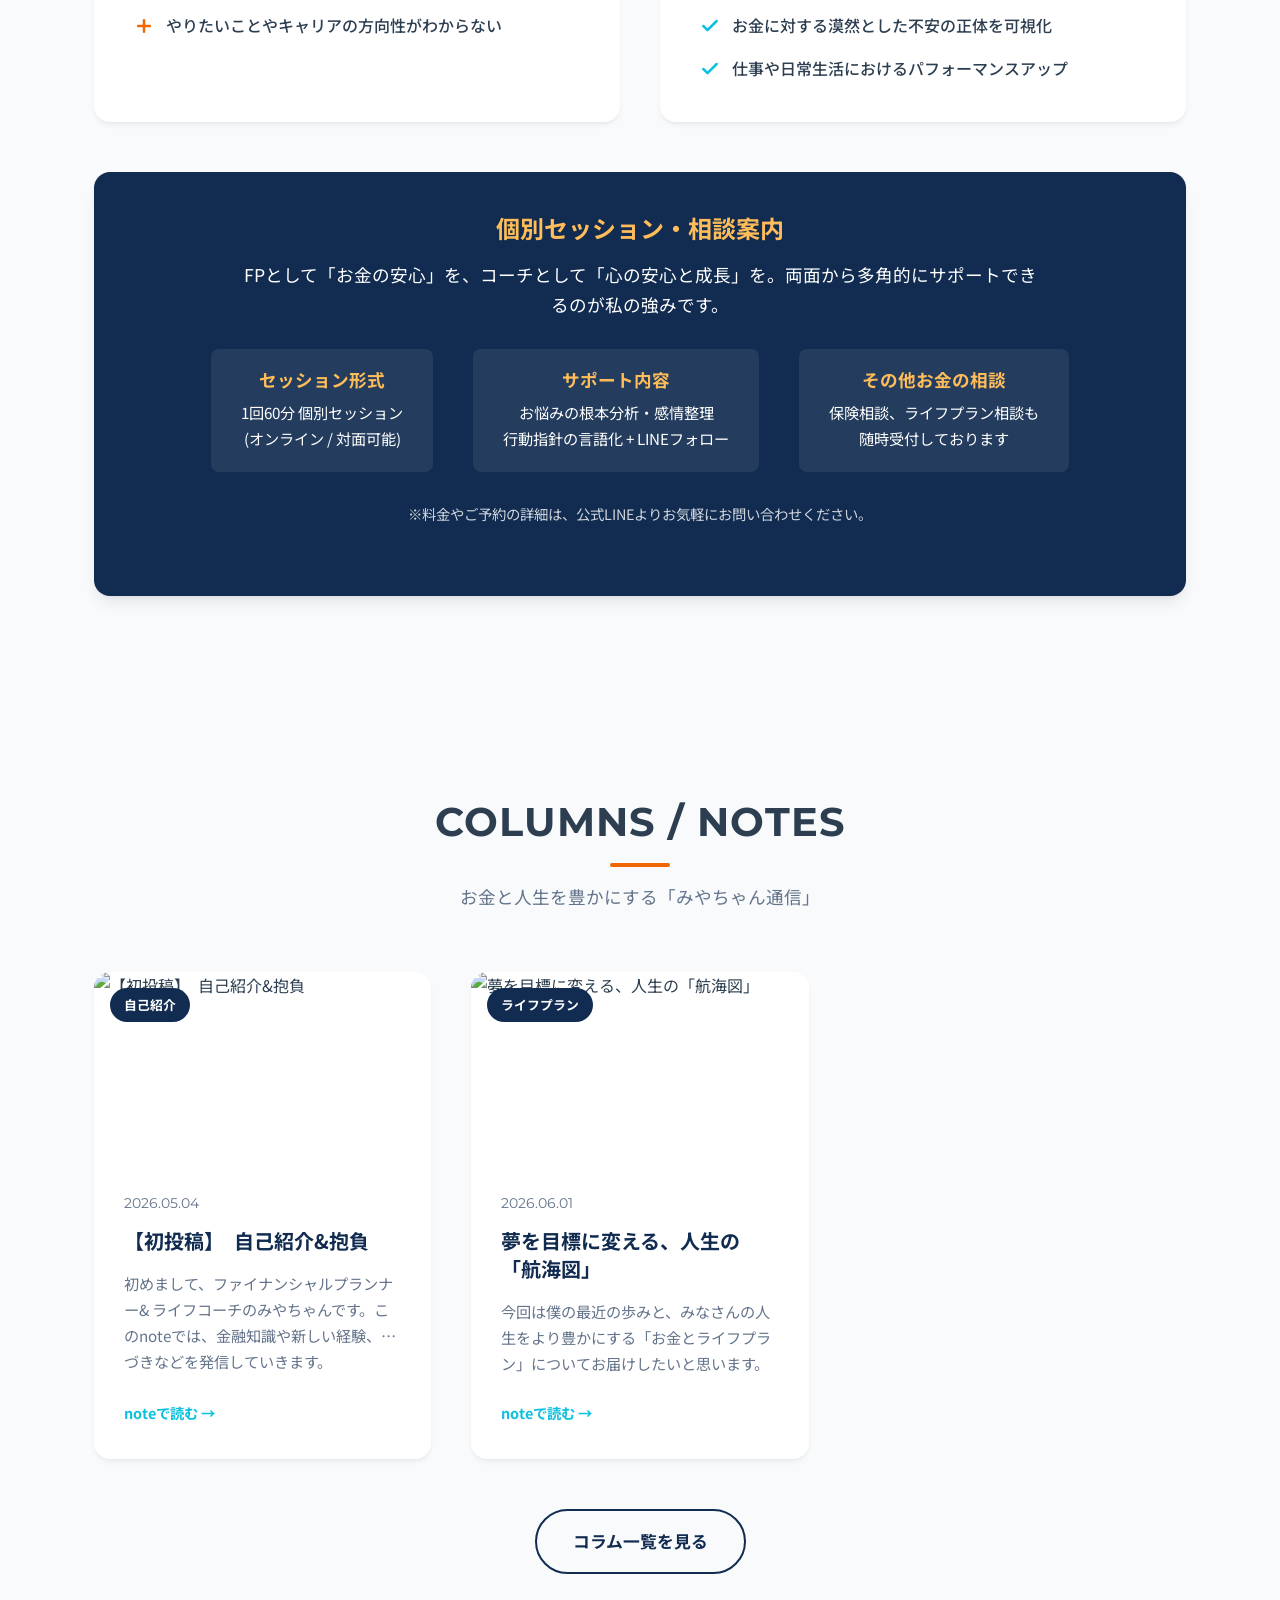
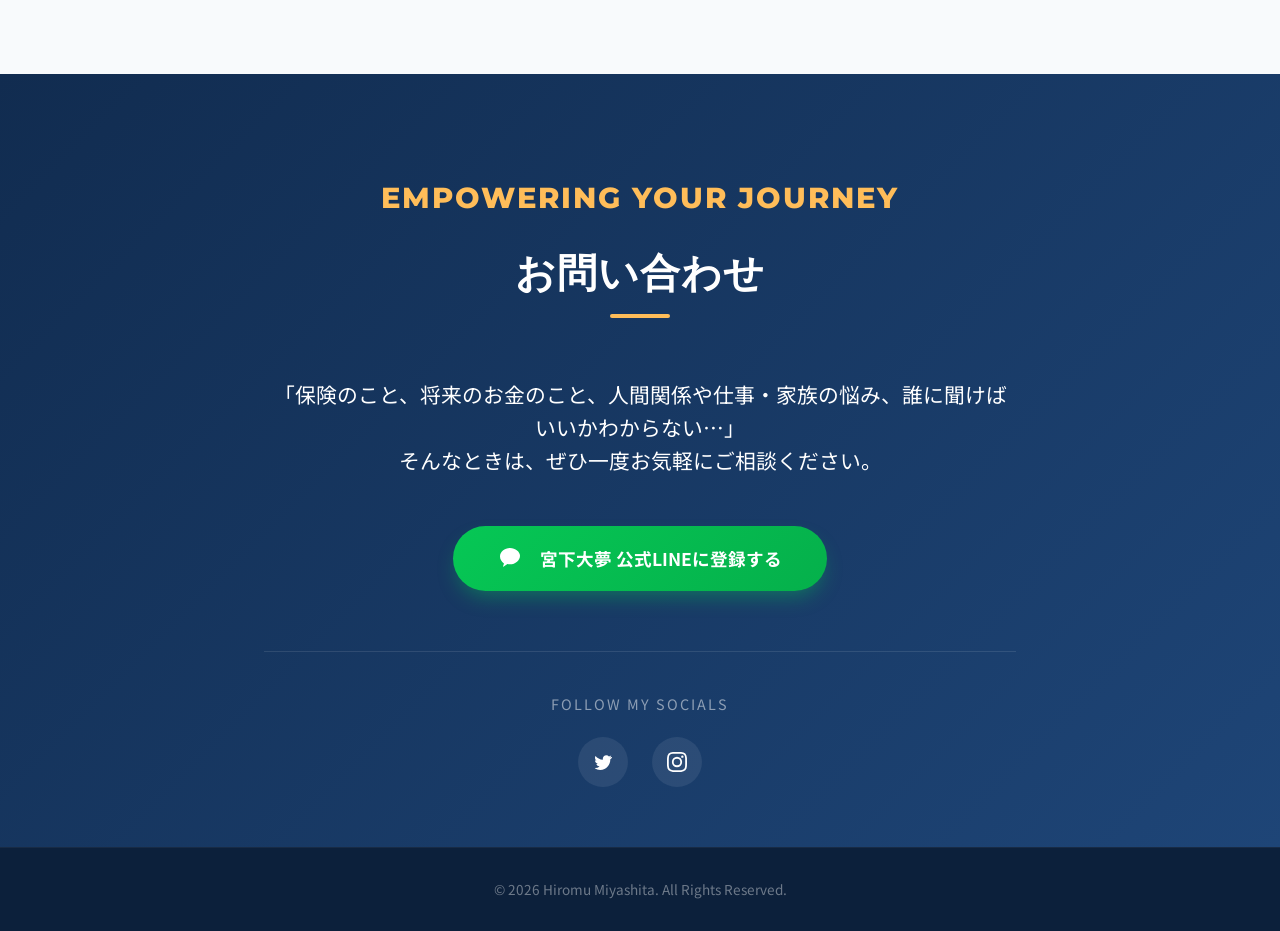
==== commit 45e68e52: "update: change favorite food to strawberry" ====
--- a/index.html
+++ b/index.html
@@ -79,7 +79,7 @@
           <div class="profile-hobbies">
             <h3>【趣味・好きなこと】</h3>
             <p>スパルタンレース、ラグビー、筋トレ、ラーメン屋巡り、断捨離</p>
-            <p style="margin-top: 8px;"><strong>好きな食べ物：</strong>アイスクリーム、ラーメン</p>
+            <p style="margin-top: 8px;"><strong>好きな食べ物：</strong>いちご、ラーメン</p>
           </div>
         </div>
       </div>
